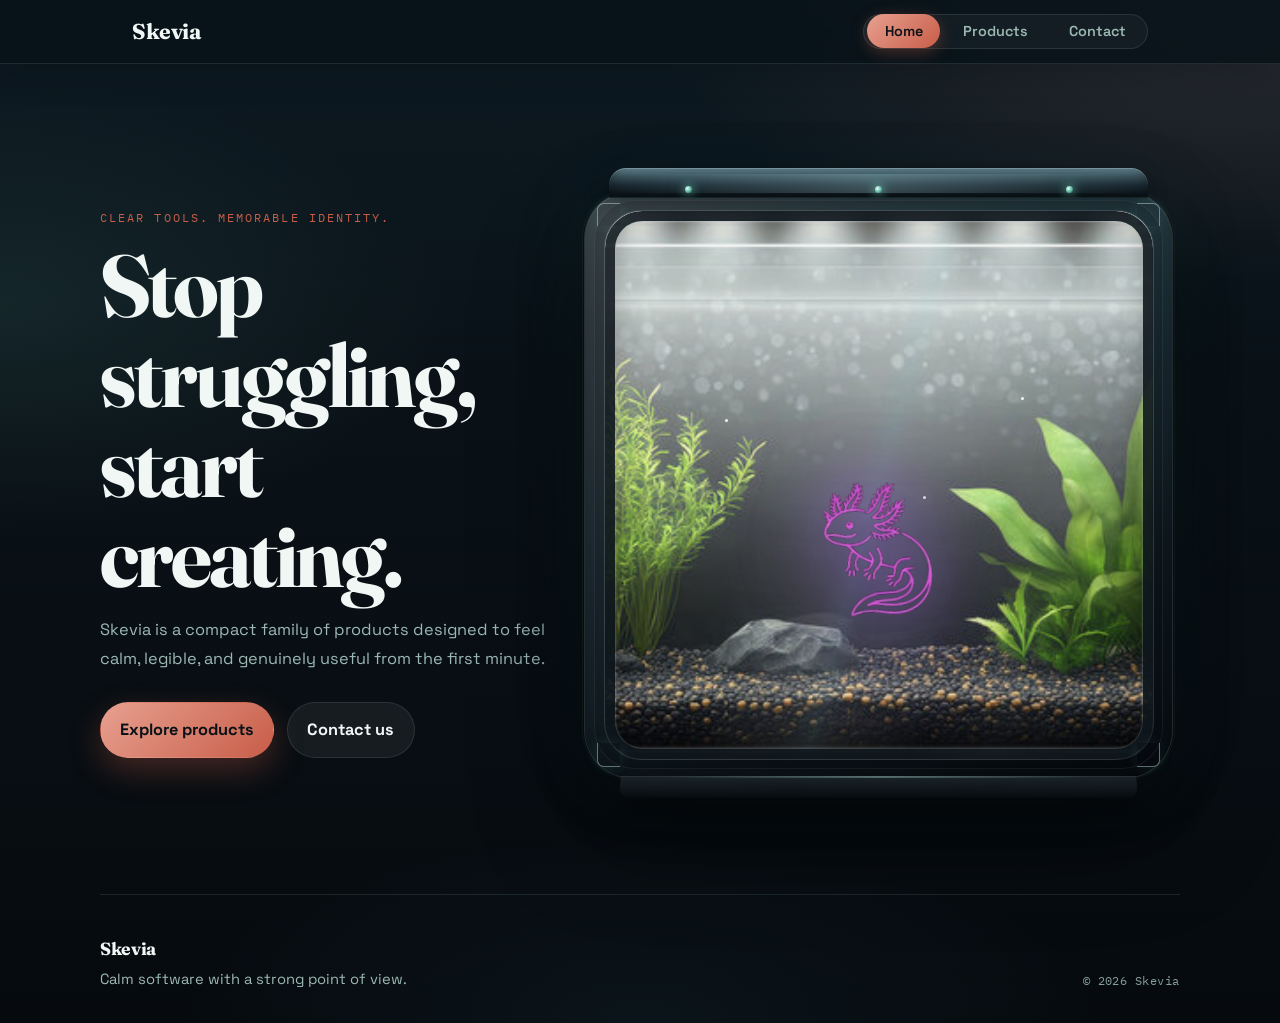
==== index.html @ f4929df5 "removed contact messages" ====
<!DOCTYPE html>
<html lang="en">
  <head>
    <meta charset="UTF-8" />
    <meta name="viewport" content="width=device-width, initial-scale=1.0" />
    <meta
      name="description"
      content="Skevia is building a calm, clear software family with a stronger editorial point of view."
    />
    <meta name="theme-color" content="#0a1620" />
    <title>Skevia | Calm software with a strong point of view</title>
    <link rel="preconnect" href="https://fonts.googleapis.com" />
    <link rel="preconnect" href="https://fonts.gstatic.com" crossorigin />
    <link
      href="https://fonts.googleapis.com/css2?family=Fraunces:opsz,wght@9..144,500;9..144,700&family=IBM+Plex+Mono:wght@400;500;600&family=Space+Grotesk:wght@400;500;700&display=swap"
      rel="stylesheet"
    />
    <link rel="icon" href="company_logo.png" />
    <link rel="stylesheet" href="styles.css" />
  </head>
  <body>
    <nav class="main-nav">
      <div class="nav-container">
        <a href="index.html" class="nav-logo">Skevia</a>
        <ul class="nav-tabs">
          <li><a href="index.html" class="nav-link active">Home</a></li>
          <li><a href="products.html" class="nav-link">Products</a></li>
          <li><a href="contact.html" class="nav-link">Contact</a></li>
        </ul>
      </div>
    </nav>

    <main id="top">
      <section class="hero reveal">
        <div class="hero-copy">
          <p class="eyebrow">Clear tools. Memorable identity.</p>
          <h1>Stop struggling, start creating.</h1>
          <p class="hero-lead">
            Skevia is a compact family of products designed to feel calm,
            legible, and genuinely useful from the first minute.
          </p>

          <div class="hero-actions">
            <a class="button button-primary" href="products.html"
              >Explore products</a
            >
            <a class="button button-secondary" href="contact.html"
              >Contact us</a
            >
          </div>
        </div>

        <div class="hero-mark reveal" aria-hidden="true">
          <div class="tank-showcase">
            <div class="tank-rim">
              <span class="tank-rim-glow"></span>
              <span class="tank-led tank-led--a"></span>
              <span class="tank-led tank-led--b"></span>
              <span class="tank-led tank-led--c"></span>
            </div>
            <div class="tank-bezel">
              <span class="tank-corner tank-corner--tl"></span>
              <span class="tank-corner tank-corner--tr"></span>
              <span class="tank-corner tank-corner--bl"></span>
              <span class="tank-corner tank-corner--br"></span>
              <div class="hero-tank">
                <img
                  class="hero-tank-image"
                  src="Fish Tank.jpg"
                  alt=""
                />
                <div class="tank-caustics-layer"></div>
                <div class="tank-light-sweep"></div>
                <div class="tank-overlay">
                  <span class="tank-bubble bubble-1"></span>
                  <span class="tank-bubble bubble-2"></span>
                  <span class="tank-bubble bubble-3"></span>
                  <span class="tank-bubble bubble-4"></span>
                  <span class="tank-bubble bubble-5"></span>
                  <span class="tank-bubble bubble-6"></span>
                  <span class="tank-micro m1"></span>
                  <span class="tank-micro m2"></span>
                  <span class="tank-micro m3"></span>
                  <span class="tank-micro m4"></span>
                  <span class="tank-micro m5"></span>
                  <span class="tank-sparkle s1"></span>
                  <span class="tank-sparkle s2"></span>
                  <span class="tank-sparkle s3"></span>
                  <span class="plant-sway plant-left"></span>
                  <span class="plant-sway plant-right"></span>
                </div>
                <img
                  class="hero-logo"
                  src="company_logo-cutout.png"
                  alt="Axolotl logo"
                />
              </div>
            </div>
            <div class="tank-pedestal">
              <span class="tank-pedestal-shine"></span>
            </div>
          </div>
        </div>
      </section>
    </main>

    <footer class="site-footer">
      <div class="footer-brand">
        <p class="footer-title">Skevia</p>
        <p>Calm software with a strong point of view.</p>
      </div>
      <p class="footer-copy">&copy; <span data-year></span> Skevia</p>
    </footer>

    <script src="script.js"></script>
  </body>
</html>
---- styles.css ----
:root {
  --bg: #0a1218;
  --surface: rgba(12, 28, 36, 0.72);
  --surface-strong: rgba(10, 26, 34, 0.92);
  --ink: #f0f7f5;
  --muted: #9cb8b2;
  --accent: #e8a090;
  --accent-deep: #c75d48;
  --moss: #6bc4b3;
  --line: rgba(180, 220, 210, 0.12);
  --shadow: 0 24px 64px rgba(2, 8, 12, 0.45);
  --shadow-soft: 0 8px 32px rgba(2, 12, 18, 0.28);
  --display: "Fraunces", serif;
  --body: "Space Grotesk", sans-serif;
  --mono: "IBM Plex Mono", monospace;
  --radius-lg: 1.25rem;
  --radius-md: 0.75rem;
  --max-width: 1080px;
}

*,
*::before,
*::after {
  box-sizing: border-box;
}

html {
  scroll-behavior: smooth;
  scroll-padding-top: 6rem;
}

section[id] {
  scroll-margin-top: 7.5rem;
}

body {
  margin: 0;
  min-height: 100vh;
  padding-top: 5.5rem;
  color: var(--ink);
  font-family: var(--body);
  font-size: 1.02rem;
  line-height: 1.65;
  background:
    radial-gradient(ellipse 90% 50% at 100% 0%, rgba(232, 160, 144, 0.14), transparent 55%),
    radial-gradient(ellipse 70% 45% at 0% 30%, rgba(107, 196, 179, 0.1), transparent 50%),
    radial-gradient(ellipse 80% 40% at 50% 100%, rgba(45, 95, 110, 0.12), transparent 45%),
    linear-gradient(180deg, #0d1a22 0%, var(--bg) 38%, #060a0e 100%);
  overflow-x: hidden;
}

a {
  color: inherit;
  text-decoration: none;
}

/* Navigation */
.main-nav {
  position: fixed;
  top: 0;
  left: 0;
  right: 0;
  background: rgba(8, 18, 24, 0.85);
  backdrop-filter: blur(16px) saturate(1.2);
  border-bottom: 1px solid var(--line);
  box-shadow: var(--shadow-soft);
  z-index: 1000;
  padding: 0.85rem 0;
}

.nav-container {
  max-width: var(--max-width);
  margin: 0 auto;
  padding: 0 clamp(1.25rem, 4vw, 2rem);
  display: flex;
  justify-content: space-between;
  align-items: center;
}

.nav-logo {
  font-family: var(--display);
  font-size: 1.35rem;
  font-weight: 700;
  letter-spacing: -0.02em;
  color: var(--ink);
  transition: color 0.2s ease;
}

.nav-logo:hover {
  color: var(--accent);
}

.nav-tabs {
  display: flex;
  list-style: none;
  margin: 0;
  padding: 0;
  gap: 0.35rem;
  background: rgba(255, 255, 255, 0.04);
  border: 1px solid var(--line);
  border-radius: 999px;
  padding: 0.2rem;
}

.nav-link {
  color: var(--muted);
  font-weight: 600;
  font-size: 0.9rem;
  padding: 0.5rem 1.1rem;
  border-radius: 999px;
  transition:
    color 0.2s ease,
    background 0.2s ease;
  position: relative;
}

.nav-link:hover {
  color: var(--ink);
  background: rgba(255, 255, 255, 0.06);
}

.nav-link.active {
  color: #0a1218;
  background: linear-gradient(135deg, var(--accent), var(--accent-deep));
  box-shadow: 0 4px 16px rgba(199, 93, 72, 0.35);
}

.nav-link.active::after {
  display: none;
}

.hero {
  padding-top: 3rem;
}

img {
  display: block;
  max-width: 100%;
}

button,
input,
textarea,
select {
  font: inherit;
}

:focus-visible {
  outline: 2px solid var(--accent);
  outline-offset: 4px;
}

.hero,
.section,
.site-footer {
  width: min(calc(100% - 2rem), var(--max-width));
  margin-inline: auto;
}

.eyebrow {
  margin: 0 0 0.9rem;
  color: var(--accent-deep);
  font-family: var(--mono);
  font-size: 0.72rem;
  letter-spacing: 0.18em;
  text-transform: uppercase;
}

.button,
.product-card,
.contact-card {
  transition:
    transform 180ms ease,
    border-color 180ms ease,
    background-color 180ms ease,
    box-shadow 180ms ease,
    color 180ms ease;
}

.button {
  display: inline-flex;
  align-items: center;
  justify-content: center;
  min-height: 3rem;
  padding: 0.85rem 1.2rem;
  border-radius: 999px;
  border: 1px solid var(--line);
  font-weight: 700;
}

.button:hover,
.button:focus-visible,
.product-card:hover,
.product-card:focus-within,
.contact-card:hover {
  transform: translateY(-2px);
}

.button-primary {
  color: #0a1218;
  border-color: transparent;
  background: linear-gradient(135deg, var(--accent), var(--accent-deep));
  box-shadow: 0 12px 32px rgba(199, 93, 72, 0.32);
}

.button-secondary {
  background: rgba(255, 255, 255, 0.06);
  color: var(--ink);
  border-color: var(--line);
}

.hero {
  display: grid;
  grid-template-columns: minmax(0, 0.85fr) minmax(360px, 1.15fr);
  gap: 2rem;
  align-items: center;
  padding: 3.2rem 0 2.2rem;
}

.hero-copy h1,
.section-heading h2,
.contact-intro h1 {
  margin: 0;
  font-family: var(--display);
  font-weight: 700;
  line-height: 1.02;
  letter-spacing: -0.035em;
  text-wrap: balance;
}

.hero-copy h1 {
  max-width: 18ch;
  font-size: clamp(3.25rem, 8.5vw, 5.5rem);
}

.hero-lead,
.section-heading p,
.product-card p,
.contact-lead {
  margin: 1rem 0 0;
  color: var(--muted);
  line-height: 1.75;
  max-width: 36rem;
}

.hero-actions {
  display: flex;
  flex-wrap: wrap;
  gap: 0.8rem;
  margin-top: 1.8rem;
}

.product-card,
.contact-card {
  position: relative;
  overflow: hidden;
  border: 1px solid var(--line);
  border-radius: var(--radius-lg);
  box-shadow: var(--shadow-soft);
  backdrop-filter: blur(16px);
}

.hero-mark {
  position: relative;
  display: grid;
  place-items: center;
  min-height: 43rem;
  padding: 1rem 0.5rem;
}

.hero-mark::before {
  content: "";
  position: absolute;
  inset: 10% 10%;
  border-radius: 24%;
  background:
    radial-gradient(circle at 24% 24%, rgba(255, 171, 147, 0.24), transparent 20%),
    radial-gradient(circle at 74% 26%, rgba(122, 209, 191, 0.24), transparent 22%),
    radial-gradient(circle at 50% 74%, rgba(66, 141, 165, 0.2), transparent 30%);
  filter: blur(38px);
  opacity: 0.88;
}

/* Aquarium showcase: bezel, hood, pedestal — reads as one object, not a pasted image */
.tank-showcase {
  position: relative;
  width: min(100%, calc(38rem + 2.4rem));
  margin-inline: auto;
  animation: showcase-float 10s ease-in-out infinite;
}

.tank-rim {
  position: relative;
  z-index: 3;
  height: 1.85rem;
  margin: 0 1.5rem -0.4rem;
  border-radius: 1.05rem 1.05rem 0 0;
  background:
    linear-gradient(
      180deg,
      rgba(120, 168, 178, 0.22) 0%,
      transparent 28%
    ),
    linear-gradient(
      180deg,
      rgba(88, 118, 128, 0.98) 0%,
      rgba(32, 50, 60, 0.99) 55%,
      rgba(12, 20, 26, 1) 100%
    );
  box-shadow:
    inset 0 1px 0 rgba(255, 255, 255, 0.2),
    inset 0 -1px 0 rgba(107, 196, 179, 0.12),
    inset 0 -8px 16px rgba(0, 0, 0, 0.42),
    0 6px 20px rgba(0, 0, 0, 0.32);
  overflow: hidden;
}

.tank-rim-glow {
  position: absolute;
  inset: 0.38rem 0.9rem 0.28rem;
  border-radius: 0.55rem;
  background: linear-gradient(
    92deg,
    transparent 0%,
    rgba(200, 248, 255, 0.22) 48%,
    transparent 100%
  );
  animation: rim-shimmer 6s ease-in-out infinite;
  pointer-events: none;
}

.tank-led {
  position: absolute;
  bottom: 0.32rem;
  width: 0.42rem;
  height: 0.42rem;
  border-radius: 50%;
  background: radial-gradient(
    circle at 35% 35%,
    rgba(255, 255, 255, 0.95),
    rgba(120, 230, 200, 0.85) 45%,
    rgba(40, 120, 100, 0.4) 100%
  );
  box-shadow:
    0 0 10px rgba(130, 240, 210, 0.85),
    0 0 22px rgba(80, 200, 180, 0.35);
  animation: led-pulse 2.8s ease-in-out infinite;
}

.tank-led--a {
  left: 14%;
}

.tank-led--b {
  left: 50%;
  margin-left: -0.21rem;
  animation-delay: 0.45s;
}

.tank-led--c {
  right: 14%;
  animation-delay: 0.9s;
}

.tank-bezel {
  position: relative;
  padding: 1.15rem;
  border-radius: 3rem;
  background:
    linear-gradient(
      125deg,
      rgba(232, 160, 144, 0.1) 0%,
      transparent 42%
    ),
    linear-gradient(
      210deg,
      rgba(107, 196, 179, 0.08) 0%,
      transparent 38%
    ),
    linear-gradient(
      155deg,
      rgba(72, 98, 108, 0.65) 0%,
      rgba(28, 46, 56, 0.94) 42%,
      rgba(8, 14, 20, 0.98) 100%
    );
  box-shadow:
    0 0 0 1px rgba(255, 255, 255, 0.14),
    0 0 0 2px rgba(0, 0, 0, 0.45),
    0 0 0 3px rgba(107, 196, 179, 0.06),
    inset 0 1px 0 rgba(255, 255, 255, 0.16),
    inset 0 -14px 32px rgba(0, 0, 0, 0.32),
    0 52px 110px rgba(0, 0, 0, 0.48),
    0 0 80px rgba(45, 95, 110, 0.12);
}

/* Sits behind .hero-tank so the photo still reads edge-to-edge where it overlaps */
.tank-bezel::after {
  content: "";
  position: absolute;
  inset: 0.55rem;
  border-radius: 2.55rem;
  pointer-events: none;
  box-shadow:
    inset 0 0 0 1px rgba(255, 255, 255, 0.07),
    inset 0 0 56px rgba(0, 0, 0, 0.18);
  z-index: 0;
}

.tank-corner {
  position: absolute;
  width: 1.45rem;
  height: 1.45rem;
  z-index: 13;
  pointer-events: none;
  border-style: solid;
  border-color: rgba(210, 248, 240, 0.42);
  border-width: 0;
  border-radius: 0.42rem;
  box-shadow: 0 0 14px rgba(107, 196, 179, 0.12);
}

.tank-corner--tl {
  top: 0.72rem;
  left: 0.72rem;
  border-top-width: 1.5px;
  border-left-width: 1.5px;
  border-radius: 0.42rem 0 0 0;
}

.tank-corner--tr {
  top: 0.72rem;
  right: 0.72rem;
  border-top-width: 1.5px;
  border-right-width: 1.5px;
  border-radius: 0 0.42rem 0 0;
}

.tank-corner--bl {
  bottom: 0.72rem;
  left: 0.72rem;
  border-bottom-width: 1.5px;
  border-left-width: 1.5px;
  border-radius: 0 0 0 0.42rem;
}

.tank-corner--br {
  bottom: 0.72rem;
  right: 0.72rem;
  border-bottom-width: 1.5px;
  border-right-width: 1.5px;
  border-radius: 0 0 0.42rem 0;
}

.tank-bezel .hero-tank {
  z-index: 1;
  width: 100%;
  max-width: none;
  border-radius: 2.35rem;
}

.tank-pedestal {
  position: relative;
  z-index: 1;
  height: 1.4rem;
  margin: -0.15rem 2.25rem 0;
  border-radius: 0 0 0.65rem 0.65rem;
  background: linear-gradient(
    180deg,
    rgba(26, 36, 42, 0.98),
    rgba(6, 10, 14, 1)
  );
  box-shadow:
    0 12px 28px rgba(0, 0, 0, 0.38),
    inset 0 1px 0 rgba(255, 255, 255, 0.06);
  transform: perspective(320px) rotateX(8deg);
  transform-origin: center top;
}

.tank-pedestal-shine {
  position: absolute;
  left: 8%;
  right: 8%;
  top: 0;
  height: 2px;
  border-radius: 999px;
  background: linear-gradient(
    90deg,
    transparent,
    rgba(180, 230, 220, 0.35),
    transparent
  );
  animation: pedestal-glint 4.5s ease-in-out infinite;
}

.tank-caustics-layer {
  position: absolute;
  inset: 0;
  z-index: 3;
  pointer-events: none;
  border-radius: inherit;
  opacity: 0.35;
  background:
    radial-gradient(ellipse 80% 45% at 30% 20%, rgba(255, 255, 255, 0.2), transparent 55%),
    radial-gradient(ellipse 60% 40% at 70% 35%, rgba(122, 209, 191, 0.12), transparent 50%);
  mix-blend-mode: soft-light;
  animation: hero-caustics-drift 14s ease-in-out infinite;
}

.tank-light-sweep {
  position: absolute;
  inset: -20% -40%;
  z-index: 4;
  pointer-events: none;
  background: linear-gradient(
    105deg,
    transparent 0%,
    transparent 40%,
    rgba(255, 255, 255, 0.07) 48%,
    rgba(200, 250, 255, 0.12) 50%,
    rgba(255, 255, 255, 0.07) 52%,
    transparent 60%,
    transparent 100%
  );
  animation: tank-light-sweep 11s ease-in-out infinite;
}

.tank-micro {
  position: absolute;
  bottom: 12%;
  width: 0.28rem;
  aspect-ratio: 1;
  border-radius: 50%;
  background: rgba(255, 255, 255, 0.55);
  box-shadow: 0 0 6px rgba(255, 255, 255, 0.35);
  z-index: 3;
  animation: micro-bubble-rise 5.5s linear infinite;
  opacity: 0;
}

.tank-micro.m1 { left: 19%; animation-delay: 0s; animation-duration: 5.2s; }
.tank-micro.m2 { left: 33%; animation-delay: 1.1s; animation-duration: 6.1s; }
.tank-micro.m3 { left: 51%; animation-delay: 2.4s; animation-duration: 4.8s; }
.tank-micro.m4 { left: 67%; animation-delay: 0.7s; animation-duration: 5.6s; }
.tank-micro.m5 { left: 79%; animation-delay: 1.9s; animation-duration: 6.4s; }

.tank-sparkle {
  position: absolute;
  width: 0.2rem;
  height: 0.2rem;
  border-radius: 50%;
  background: rgba(255, 255, 255, 0.9);
  z-index: 4;
  animation: sparkle-twinkle 3.2s ease-in-out infinite;
  box-shadow: 0 0 8px rgba(255, 255, 255, 0.5);
}

.tank-sparkle.s1 { left: 22%; top: 38%; animation-delay: 0s; }
.tank-sparkle.s2 { left: 58%; top: 52%; animation-delay: 0.9s; }
.tank-sparkle.s3 { left: 76%; top: 34%; animation-delay: 1.6s; }

.tank-showcase .hero-tank-image {
  clip-path: inset(0);
  transform-origin: 50% 22%;
  animation: tank-kenburns 32s ease-in-out infinite alternate;
}

/* Inner lip: frames the bleed while the photo still extends past the inner crop */
.tank-bezel .hero-tank::before {
  inset: 0;
  border-radius: inherit;
  background: transparent;
  box-shadow:
    inset 0 0 0 10px rgba(10, 18, 24, 0.88),
    inset 0 0 0 11px rgba(130, 185, 175, 0.18),
    inset 0 0 0 12px rgba(232, 160, 144, 0.06),
    inset 0 8px 36px rgba(0, 0, 0, 0.38),
    inset 0 1px 0 rgba(255, 255, 255, 0.08);
  z-index: 6;
}

.tank-showcase .hero-logo {
  z-index: 11;
  filter:
    brightness(1.28)
    saturate(1.55)
    hue-rotate(52deg)
    drop-shadow(0 18px 36px rgba(2, 12, 17, 0.55))
    drop-shadow(0 0 26px rgba(186, 140, 255, 0.75))
    drop-shadow(0 0 52px rgba(120, 70, 220, 0.45));
  animation: axolotl-float 6.8s ease-in-out infinite, logo-glow-pulse 5s ease-in-out infinite;
}

@keyframes showcase-float {
  0%,
  100% {
    transform: translateY(0);
  }

  50% {
    transform: translateY(-10px);
  }
}

@keyframes rim-shimmer {
  0%,
  100% {
    opacity: 0.45;
    transform: translateX(-8%);
  }

  50% {
    opacity: 0.95;
    transform: translateX(8%);
  }
}

@keyframes led-pulse {
  0%,
  100% {
    opacity: 0.55;
    transform: scale(0.92);
  }

  50% {
    opacity: 1;
    transform: scale(1);
  }
}

@keyframes pedestal-glint {
  0%,
  100% {
    opacity: 0.35;
  }

  50% {
    opacity: 0.85;
  }
}

@keyframes hero-caustics-drift {
  0%,
  100% {
    transform: translate3d(-3%, 0, 0) scale(1);
  }

  50% {
    transform: translate3d(4%, -2%, 0) scale(1.03);
  }
}

@keyframes tank-light-sweep {
  0% {
    transform: translateX(-12%) rotate(0.5deg);
    opacity: 0;
  }

  12% {
    opacity: 1;
  }

  55% {
    transform: translateX(12%) rotate(0.5deg);
    opacity: 1;
  }

  70%,
  100% {
    opacity: 0;
    transform: translateX(18%) rotate(0.5deg);
  }
}

@keyframes micro-bubble-rise {
  0% {
    transform: translate3d(0, 0, 0) scale(0.4);
    opacity: 0;
  }

  12% {
    opacity: 0.75;
  }

  100% {
    transform: translate3d(var(--drift, 0.4rem), -14rem, 0) scale(0.9);
    opacity: 0;
  }
}

.tank-micro.m2 { --drift: -0.35rem; }
.tank-micro.m3 { --drift: 0.55rem; }
.tank-micro.m4 { --drift: -0.5rem; }
.tank-micro.m5 { --drift: 0.3rem; }

@keyframes sparkle-twinkle {
  0%,
  100% {
    opacity: 0.15;
    transform: scale(0.6);
  }

  50% {
    opacity: 1;
    transform: scale(1.1);
  }
}

@keyframes tank-kenburns {
  0% {
    transform: scale(1.2) translate(0, 0);
  }

  100% {
    transform: scale(1.3) translate(-1.1%, -0.7%);
  }
}

@keyframes logo-glow-pulse {
  0%,
  100% {
    filter:
      brightness(1.24)
      saturate(1.5)
      hue-rotate(48deg)
      drop-shadow(0 18px 36px rgba(2, 12, 17, 0.55))
      drop-shadow(0 0 24px rgba(196, 150, 255, 0.7))
      drop-shadow(0 0 48px rgba(130, 80, 230, 0.4));
  }

  50% {
    filter:
      brightness(1.38)
      saturate(1.65)
      hue-rotate(58deg)
      drop-shadow(0 20px 40px rgba(2, 12, 17, 0.48))
      drop-shadow(0 0 36px rgba(210, 170, 255, 0.95))
      drop-shadow(0 0 64px rgba(150, 95, 255, 0.55));
  }
}

.hero-tank {
  position: relative;
  isolation: isolate;
  width: min(100%, 38rem);
  aspect-ratio: 1;
  border-radius: 2.8rem;
  border: 1px solid rgba(255, 255, 255, 0.12);
  background: linear-gradient(180deg, rgba(255, 255, 255, 0.03), rgba(255, 255, 255, 0.005));
  box-shadow:
    inset 0 0 0 1px rgba(255, 255, 255, 0.08),
    inset 0 20px 28px rgba(255, 255, 255, 0.03),
    0 30px 76px rgba(0, 0, 0, 0.24);
  overflow: hidden;
}

.hero-tank::before {
  content: "";
  position: absolute;
  inset: 0.6rem;
  border-radius: 2.15rem;
  background: rgba(255, 255, 255, 0.045);
  box-shadow: inset 0 0 0 1px rgba(255, 255, 255, 0.08);
  z-index: 0;
}

.hero-tank::after {
  content: "";
  position: absolute;
  inset: 0;
  border-radius: inherit;
  background:
    linear-gradient(
      108deg,
      rgba(255, 255, 255, 0.12) 0%,
      rgba(255, 255, 255, 0.03) 7%,
      transparent 16%,
      transparent 66%,
      rgba(255, 255, 255, 0.03) 78%,
      transparent 88%
    );
  pointer-events: none;
  mix-blend-mode: screen;
  opacity: 0.45;
  z-index: 8;
}

.hero-tank-image {
  position: absolute;
  top: -8%;
  left: 0;
  width: 100%;
  height: 116%;
  object-fit: cover;
  object-position: center 20%;
  clip-path: inset(6% 0 6% 0);
  display: block;
  z-index: 1;
}

.tank-overlay {
  position: absolute;
  inset: 0;
  pointer-events: none;
  z-index: 2;
}

.tank-bubble {
  position: absolute;
  width: 0.64rem;
  aspect-ratio: 1;
  border-radius: 50%;
  background: rgba(255, 255, 255, 0.8);
  box-shadow: 0 0 14px rgba(255, 255, 255, 0.22);
  opacity: 0.9;
  filter: blur(0.35px);
  animation: bubble-rise var(--bubble-duration, 7.4s) linear infinite;
  animation-delay: var(--bubble-delay, 0s);
}

.tank-bubble::after {
  content: "";
  position: absolute;
  inset: 22%;
  border-radius: 50%;
  background: rgba(255, 255, 255, 0.6);
}

.bubble-1 { left: 12%; bottom: 18%; --bubble-duration: 8.1s; --bubble-delay: 0s; --bubble-drift: 0.9rem; }
.bubble-2 { left: 26%; bottom: 13%; --bubble-duration: 7.1s; --bubble-delay: 1.3s; --bubble-drift: -0.8rem; }
.bubble-3 { left: 42%; bottom: 17%; --bubble-duration: 6.4s; --bubble-delay: 2.1s; --bubble-drift: 0.7rem; }
.bubble-4 { left: 58%; bottom: 15%; --bubble-duration: 8.4s; --bubble-delay: 0.8s; --bubble-drift: -1rem; }
.bubble-5 { left: 72%; bottom: 20%; --bubble-duration: 7.8s; --bubble-delay: 1.7s; --bubble-drift: 1.2rem; }
.bubble-6 { left: 84%; bottom: 14%; --bubble-duration: 6.9s; --bubble-delay: 2.9s; --bubble-drift: -0.9rem; }

@keyframes bubble-rise {
  0% { transform: translate3d(0, 0, 0) scale(0.5); opacity: 0; }
  10% { opacity: 0.9; }
  80% { opacity: 0.9; }
  100% { transform: translate3d(var(--bubble-drift, 0.7rem), -18rem, 0) scale(1); opacity: 0; }
}

.plant-sway {
  position: absolute;
  bottom: 8%;
  width: 20%;
  height: 42%;
  background: radial-gradient(circle at 50% 12%, rgba(255,255,255,0.18), transparent 32%);
  filter: blur(8px);
  mix-blend-mode: screen;
  opacity: 0.24;
  animation: plant-sway 5.4s ease-in-out infinite alternate;
}

.plant-left { left: 6%; }
.plant-right { right: 8%; }

@keyframes plant-sway {
  0% { transform: translateX(0) scaleX(1); }
  50% { transform: translateX(0.35rem) scaleX(1.02); }
  100% { transform: translateX(-0.35rem) scaleX(0.98); }
}

.hero-logo {
  position: absolute;
  z-index: 5;
  left: 50%;
  top: 54%;
  width: clamp(11rem, 18vw, 16rem);
  aspect-ratio: 1;
  object-fit: contain;
  transform: translate(-50%, -50%) rotate(-5deg);
  filter:
    drop-shadow(0 18px 34px rgba(2, 12, 17, 0.46))
    drop-shadow(0 0 30px rgba(255, 142, 114, 0.16));
  animation: axolotl-float 6.8s ease-in-out infinite;
}

.tank-lid {
  position: absolute;
  top: 0.9rem;
  left: 3.2rem;
  right: 3.2rem;
  height: 1.5rem;
  border-radius: 1rem 1rem 0.7rem 0.7rem;
  background: linear-gradient(180deg, rgba(43, 76, 86, 0.98), rgba(18, 34, 43, 0.98));
  box-shadow:
    inset 0 1px 0 rgba(255, 255, 255, 0.08),
    0 10px 18px rgba(0, 0, 0, 0.24);
  z-index: 7;
}

.tank-lid::before {
  content: "";
  position: absolute;
  inset: 0.32rem 1.1rem;
  border-radius: 999px;
  background: repeating-linear-gradient(
    90deg,
    rgba(255, 255, 255, 0.06) 0 8px,
    transparent 8px 16px
  );
  opacity: 0.64;
}

.tank-lid::after {
  content: "";
  position: absolute;
  left: 50%;
  top: 0.34rem;
  width: 5rem;
  height: 0.34rem;
  transform: translateX(-50%);
  border-radius: 999px;
  background: rgba(172, 223, 233, 0.18);
}

.tank-lightbar {
  position: absolute;
  top: 3.35rem;
  left: 3.9rem;
  right: 3.9rem;
  height: 0.76rem;
  border-radius: 999px;
  background: linear-gradient(
    90deg,
    rgba(255, 255, 255, 0.22),
    rgba(229, 250, 252, 0.82),
    rgba(255, 255, 255, 0.22)
  );
  box-shadow:
    0 0 18px rgba(194, 243, 248, 0.24),
    0 0 42px rgba(130, 209, 224, 0.12);
  z-index: 6;
  animation: light-pulse 6s ease-in-out infinite;
}

.tank-water {
  position: absolute;
  inset: 4.7rem 1.2rem 1.2rem;
  border-radius: 1.9rem 1.9rem 2.2rem 2.2rem;
  background:
    linear-gradient(
      180deg,
      rgba(27, 84, 100, 0.82) 0%,
      rgba(13, 45, 55, 0.88) 45%,
      rgba(7, 22, 29, 0.97) 100%
    ),
    url('Fish Tank.jpg') no-repeat center/cover;
  border: 1px solid rgba(188, 238, 235, 0.14);
  box-shadow:
    inset 0 1px 0 rgba(255, 255, 255, 0.08),
    inset 0 -20px 40px rgba(3, 9, 12, 0.28);
  overflow: hidden;
  isolation: isolate;
}

.tank-water::before {
  content: "";
  position: absolute;
  inset: -16%;
  background:
    radial-gradient(circle at 25% 22%, rgba(255, 255, 255, 0.16), transparent 18%),
    radial-gradient(circle at 68% 24%, rgba(122, 209, 191, 0.14), transparent 22%),
    repeating-linear-gradient(
      115deg,
      transparent 0 22px,
      rgba(255, 255, 255, 0.06) 22px 30px,
      transparent 30px 56px
    );
  mix-blend-mode: screen;
  opacity: 0.28;
  animation: tank-caustics 15s linear infinite;
  z-index: 1;
}

.tank-water::after {
  content: "";
  position: absolute;
  inset: 0;
  background:
    linear-gradient(
      106deg,
      rgba(255, 255, 255, 0.18) 0 7%,
      transparent 12% 32%,
      rgba(255, 255, 255, 0.08) 37%,
      transparent 42% 100%
    ),
    linear-gradient(
      180deg,
      rgba(255, 255, 255, 0.12),
      transparent 14%,
      transparent 72%,
      rgba(255, 255, 255, 0.06)
    );
  pointer-events: none;
  z-index: 8;
}

.tank-surface {
  position: absolute;
  top: 2.55rem;
  left: 1.4rem;
  right: 1.4rem;
  height: 0.55rem;
  border-radius: 999px;
  background: linear-gradient(
    90deg,
    rgba(255, 255, 255, 0.18),
    rgba(218, 251, 255, 0.6),
    rgba(255, 255, 255, 0.18)
  );
  box-shadow: 0 0 14px rgba(173, 238, 245, 0.18);
  opacity: 0.92;
  z-index: 6;
  animation: surface-breathe 4.8s ease-in-out infinite;
}

.tank-filter {
  position: absolute;
  top: 1.55rem;
  right: 1.25rem;
  width: 1.6rem;
  height: 12rem;
  border-radius: 1rem;
  background: linear-gradient(180deg, rgba(44, 78, 88, 0.9), rgba(14, 28, 36, 0.95));
  box-shadow:
    inset 0 1px 0 rgba(255, 255, 255, 0.06),
    0 10px 24px rgba(2, 10, 14, 0.22);
  z-index: 4;
}

.tank-filter::before {
  content: "";
  position: absolute;
  top: 1rem;
  right: 1.24rem;
  width: 2.35rem;
  height: 0.5rem;
  border-radius: 999px;
  background: rgba(151, 229, 235, 0.16);
  box-shadow: 0 0 12px rgba(151, 229, 235, 0.12);
}

.tank-filter::after {
  content: "";
  position: absolute;
  bottom: 1.2rem;
  left: 50%;
  width: 0.44rem;
  height: 3.5rem;
  transform: translateX(-50%);
  border-radius: 999px;
  background: linear-gradient(180deg, rgba(61, 111, 122, 0.9), rgba(23, 50, 59, 0.95));
}

.tank-heater {
  position: absolute;
  top: 3rem;
  left: 1.35rem;
  width: 0.8rem;
  height: 10.4rem;
  border-radius: 999px;
  background: linear-gradient(180deg, rgba(84, 104, 114, 0.92), rgba(22, 37, 43, 0.96));
  box-shadow: inset 0 1px 0 rgba(255, 255, 255, 0.08);
  z-index: 4;
}

.tank-heater::before {
  content: "";
  position: absolute;
  top: 0.75rem;
  left: 50%;
  width: 0.28rem;
  height: 1rem;
  transform: translateX(-50%);
  border-radius: 999px;
  background: rgba(255, 118, 88, 0.9);
  box-shadow: 0 0 10px rgba(255, 118, 88, 0.45);
}

.tank-heater::after {
  content: "";
  position: absolute;
  top: -0.55rem;
  left: 50%;
  width: 1.4rem;
  height: 0.4rem;
  transform: translateX(-50%);
  border-radius: 999px;
  background: rgba(191, 235, 240, 0.16);
}

.tank-beam {
  position: absolute;
  top: -8%;
  bottom: 22%;
  width: 18%;
  background: linear-gradient(
    180deg,
    rgba(208, 247, 250, 0.28),
    rgba(120, 203, 221, 0.08) 42%,
    rgba(29, 95, 112, 0) 100%
  );
  transform: skewX(-18deg);
  filter: blur(1px);
  opacity: 0.24;
  z-index: 1;
  animation: beam-drift 10s ease-in-out infinite;
}

.tank-beam-1 {
  left: 7%;
  animation-duration: 11s;
}

.tank-beam-2 {
  left: 32%;
  width: 22%;
  animation-duration: 9.4s;
  animation-delay: 1.2s;
}

.tank-beam-3 {
  right: 10%;
  animation-duration: 12s;
  animation-delay: 0.6s;
}

.tank-particle {
  position: absolute;
  z-index: 2;
  width: 0.4rem;
  aspect-ratio: 1;
  border-radius: 50%;
  background: radial-gradient(
    circle at 35% 35%,
    rgba(240, 255, 255, 0.65),
    rgba(255, 255, 255, 0) 62%
  );
  opacity: 0.55;
  animation: particle-drift 9s ease-in-out infinite;
}

.particle-1 {
  left: 14%;
  top: 18%;
  width: 0.34rem;
  animation-duration: 8.2s;
}

.particle-2 {
  left: 22%;
  top: 48%;
  width: 0.6rem;
  animation-duration: 10.6s;
  animation-delay: 0.8s;
}

.particle-3 {
  left: 68%;
  top: 28%;
  width: 0.44rem;
  animation-duration: 7.8s;
  animation-delay: 1.4s;
}

.particle-4 {
  left: 80%;
  top: 56%;
  width: 0.52rem;
  animation-duration: 9.8s;
  animation-delay: 2.2s;
}

.particle-5 {
  left: 38%;
  top: 22%;
  width: 0.28rem;
  animation-duration: 8.6s;
  animation-delay: 1.1s;
}

.particle-6 {
  left: 56%;
  top: 44%;
  width: 0.36rem;
  animation-duration: 11.2s;
  animation-delay: 2.6s;
}

.hero-logo {
  position: absolute;
  z-index: 5;
  left: 50%;
  top: 27%;
  width: clamp(17rem, 32vw, 24rem);
  aspect-ratio: 1;
  object-fit: contain;
  transform: translateX(-50%) rotate(-5deg);
  filter:
    drop-shadow(0 18px 34px rgba(2, 12, 17, 0.46))
    drop-shadow(0 0 30px rgba(255, 142, 114, 0.16));
  animation: axolotl-float 6.8s ease-in-out infinite;
}

.tank-bubble {
  position: absolute;
  bottom: 5.6rem;
  z-index: 3;
  width: 0.9rem;
  aspect-ratio: 1;
  border-radius: 50%;
  border: 1px solid rgba(212, 245, 255, 0.35);
  background: radial-gradient(circle at 30% 30%, rgba(255, 255, 255, 0.55), rgba(255, 255, 255, 0) 58%);
  box-shadow: inset 0 0 12px rgba(255, 255, 255, 0.08);
  opacity: 0;
  animation: bubble-rise 7s linear infinite;
}

.bubble-1 {
  left: 13%;
  --bubble-drift: 1rem;
  --bubble-rise: 17rem;
  --bubble-start: 0.55;
  --bubble-end: 1.1;
  animation-duration: 7.2s;
}

.bubble-2 {
  left: 24%;
  --bubble-drift: -0.8rem;
  --bubble-rise: 14rem;
  --bubble-start: 0.45;
  --bubble-end: 0.95;
  animation-duration: 6.4s;
  animation-delay: 1.8s;
}

.bubble-3 {
  left: 38%;
  width: 0.72rem;
  --bubble-drift: 0.7rem;
  --bubble-rise: 12rem;
  --bubble-start: 0.42;
  --bubble-end: 0.92;
  animation-duration: 6.2s;
  animation-delay: 0.4s;
}

.bubble-4 {
  left: 68%;
  --bubble-drift: 1rem;
  --bubble-rise: 19rem;
  --bubble-start: 0.6;
  --bubble-end: 1.16;
  animation-duration: 7.8s;
  animation-delay: 0.8s;
}

.bubble-5 {
  left: 77%;
  --bubble-drift: -1.1rem;
  --bubble-rise: 15rem;
  --bubble-start: 0.42;
  --bubble-end: 0.9;
  animation-duration: 6.8s;
  animation-delay: 2.7s;
}

.bubble-6 {
  left: 86%;
  width: 0.7rem;
  --bubble-drift: 0.8rem;
  --bubble-rise: 13rem;
  --bubble-start: 0.38;
  --bubble-end: 0.86;
  animation-duration: 5.8s;
  animation-delay: 1.4s;
}

.tank-plant {
  position: absolute;
  bottom: 5rem;
  z-index: 4;
  width: 5.8rem;
  height: 9rem;
}

.tank-plant-left {
  left: 1.8rem;
}

.tank-plant-mid {
  left: 50%;
  width: 5.1rem;
  height: 7.2rem;
  transform: translateX(-50%);
  opacity: 0.82;
}

.tank-plant-right {
  right: 1.7rem;
  transform: scaleX(-1);
}

.tank-plant span {
  position: absolute;
  bottom: 0;
  width: 0.85rem;
  border-radius: 999px 999px 0 999px;
  background: linear-gradient(180deg, rgba(122, 209, 191, 0.9), rgba(15, 56, 64, 0.2));
  box-shadow: 0 8px 14px rgba(5, 15, 18, 0.16);
  transform-origin: center bottom;
  animation: kelp-sway var(--duration, 5.8s) ease-in-out infinite;
}

.tank-plant span:nth-child(1) {
  left: 0.25rem;
  height: 54%;
  --kelp-start: -14deg;
  --kelp-mid: 8deg;
  --duration: 5.2s;
}

.tank-plant span:nth-child(2) {
  left: 1.55rem;
  height: 100%;
  --kelp-start: -8deg;
  --kelp-mid: 12deg;
  --duration: 6.2s;
  animation-delay: 0.8s;
}

.tank-plant span:nth-child(3) {
  left: 2.9rem;
  height: 72%;
  --kelp-start: -16deg;
  --kelp-mid: 6deg;
  --duration: 4.8s;
  animation-delay: 1.4s;
}

.tank-plant span:nth-child(4) {
  left: 4.1rem;
  height: 88%;
  --kelp-start: -10deg;
  --kelp-mid: 10deg;
  --duration: 5.6s;
  animation-delay: 0.5s;
}

.tank-rock {
  position: absolute;
  bottom: 4.5rem;
  z-index: 3;
  background:
    radial-gradient(circle at 26% 32%, rgba(255, 255, 255, 0.1), transparent 18%),
    linear-gradient(180deg, rgba(111, 128, 136, 0.84), rgba(49, 62, 69, 0.96));
  box-shadow:
    inset 0 10px 16px rgba(255, 255, 255, 0.05),
    0 16px 18px rgba(3, 10, 14, 0.18);
}

.tank-rock::before {
  content: "";
  position: absolute;
  inset: auto 14% 18% 14%;
  height: 24%;
  background:
    radial-gradient(circle at 10% 50%, rgba(255, 255, 255, 0.18) 0 12%, transparent 14%),
    radial-gradient(circle at 38% 42%, rgba(255, 255, 255, 0.12) 0 10%, transparent 12%),
    radial-gradient(circle at 72% 50%, rgba(255, 255, 255, 0.14) 0 12%, transparent 14%);
  opacity: 0.45;
}

.tank-rock-left {
  left: 4.8rem;
  width: 5.5rem;
  height: 3.5rem;
  border-radius: 42% 58% 36% 64% / 52% 45% 55% 48%;
}

.tank-rock-center {
  left: 50%;
  width: 6.3rem;
  height: 4rem;
  border-radius: 44% 56% 42% 58% / 48% 46% 54% 52%;
  transform: translateX(-50%);
}

.tank-rock-right {
  right: 5rem;
  width: 5rem;
  height: 3.2rem;
  border-radius: 56% 44% 58% 42% / 48% 52% 48% 52%;
}

.tank-sand {
  position: absolute;
  left: 0;
  right: 0;
  bottom: 0;
  height: 7.5rem;
  background:
    radial-gradient(circle at 12% 34%, rgba(255, 213, 181, 0.14) 0 5%, transparent 5.6%),
    radial-gradient(circle at 24% 52%, rgba(255, 213, 181, 0.12) 0 4.2%, transparent 4.8%),
    radial-gradient(circle at 44% 28%, rgba(255, 213, 181, 0.14) 0 4.4%, transparent 5%),
    radial-gradient(circle at 62% 50%, rgba(255, 213, 181, 0.12) 0 4.2%, transparent 4.8%),
    radial-gradient(circle at 82% 30%, rgba(255, 213, 181, 0.14) 0 4.8%, transparent 5.4%),
    linear-gradient(180deg, rgba(134, 95, 68, 0.74), rgba(77, 53, 39, 0.96) 42%, rgba(42, 28, 22, 0.98) 100%);
  border-top: 1px solid rgba(255, 220, 196, 0.08);
  border-radius: 42% 42% 0 0 / 24% 24% 0 0;
  z-index: 2;
}

.tank-sand::before {
  content: "";
  position: absolute;
  inset: 0;
  background:
    radial-gradient(circle at 14% 42%, rgba(255, 240, 231, 0.14) 0 1.4%, transparent 1.8%),
    radial-gradient(circle at 21% 62%, rgba(255, 240, 231, 0.1) 0 1.2%, transparent 1.6%),
    radial-gradient(circle at 36% 48%, rgba(255, 240, 231, 0.14) 0 1.3%, transparent 1.7%),
    radial-gradient(circle at 53% 58%, rgba(255, 240, 231, 0.12) 0 1.1%, transparent 1.5%),
    radial-gradient(circle at 74% 44%, rgba(255, 240, 231, 0.16) 0 1.3%, transparent 1.8%),
    radial-gradient(circle at 86% 54%, rgba(255, 240, 231, 0.12) 0 1.1%, transparent 1.5%);
  opacity: 0.68;
}

.tank-sand::after {
  content: "";
  position: absolute;
  left: 0;
  right: 0;
  top: 0;
  height: 1rem;
  background: linear-gradient(180deg, rgba(255, 233, 214, 0.08), transparent);
  opacity: 0.6;
}

.section {
  padding: 2.4rem 0 3rem;
}

.section-heading {
  display: grid;
  gap: 0.35rem;
  margin-bottom: 1.5rem;
}

.section-heading h2 {
  font-size: clamp(2.2rem, 5vw, 3.75rem);
}

.contact-intro h1 {
  font-size: clamp(2.4rem, 5.5vw, 4rem);
}

.product-grid {
  display: grid;
  grid-template-columns: repeat(auto-fit, minmax(260px, 1fr));
  gap: 1.1rem;
}

.product-grid--readable {
  grid-template-columns: 1fr;
  max-width: 48rem;
}

.product-card {
  min-height: 13.5rem;
  padding: 1.35rem;
  background:
    linear-gradient(180deg, rgba(26, 64, 76, 0.88), rgba(12, 33, 40, 0.9)),
    var(--surface);
}

.product-card:nth-child(2) {
  background:
    linear-gradient(180deg, rgba(51, 91, 87, 0.92), rgba(16, 38, 41, 0.9)),
    var(--surface);
}

.product-card:nth-child(3) {
  background:
    linear-gradient(180deg, rgba(35, 52, 79, 0.9), rgba(16, 34, 46, 0.92)),
    var(--surface);
}

.product-card h3 {
  margin: 0;
  font-size: 1.15rem;
  font-weight: 600;
  letter-spacing: -0.02em;
}

.product-card--long {
  min-height: 0;
}

.product-card--long p {
  margin: 0.85rem 0 0;
  font-size: 0.98rem;
  line-height: 1.72;
  color: var(--muted);
}

.product-card--long p:first-of-type {
  margin-top: 1rem;
}

.product-card--long strong {
  color: var(--ink);
  font-weight: 600;
}

.product-subhead {
  margin: 1.35rem 0 0.4rem;
  font-family: var(--mono);
  font-size: 0.72rem;
  font-weight: 600;
  letter-spacing: 0.16em;
  text-transform: uppercase;
  color: var(--accent-deep);
}

.product-tech {
  margin-top: 1.25rem;
  padding-top: 1.1rem;
  border-top: 1px solid var(--line);
  font-size: 0.95rem;
  color: var(--muted);
}

.product-tech strong {
  color: var(--moss);
}

.contact-intro {
  margin-bottom: 2.5rem;
  max-width: 40rem;
}

.contact-lead {
  max-width: 36rem;
}

.contact-cards {
  display: grid;
  grid-template-columns: repeat(2, minmax(0, 1fr));
  gap: 1.25rem;
  max-width: 52rem;
}

.contact-card {
  padding: 1.35rem 1.5rem;
  background: linear-gradient(165deg, rgba(18, 42, 52, 0.85), rgba(8, 22, 28, 0.92));
}

.contact-card-muted {
  background: linear-gradient(165deg, rgba(12, 32, 40, 0.75), rgba(6, 16, 22, 0.88));
}

.contact-card h2 {
  margin: 0 0 0.65rem;
  font-family: var(--display);
  font-size: 1.2rem;
  font-weight: 700;
  letter-spacing: -0.02em;
}

.contact-card p {
  margin: 0;
  color: var(--muted);
  font-size: 0.95rem;
  line-height: 1.65;
}

.contact-email {
  display: inline-block;
  margin-top: 1rem;
  font-family: var(--mono);
  font-size: 0.88rem;
  font-weight: 500;
  color: var(--moss);
  border-bottom: 1px solid rgba(107, 196, 179, 0.35);
  padding-bottom: 0.1rem;
  transition: color 0.2s ease, border-color 0.2s ease;
}

.contact-email:hover {
  color: var(--accent);
  border-color: rgba(232, 160, 144, 0.5);
}

.nexus-shop-content {
  display: grid;
  grid-template-columns: 1fr 1fr;
  gap: 2.5rem;
  align-items: start;
}

.nexus-description {
  background:
    radial-gradient(circle at top left, rgba(122, 209, 191, 0.12), transparent 15rem),
    linear-gradient(135deg, rgba(26, 64, 76, 0.88), rgba(12, 33, 40, 0.9)),
    var(--surface);
  border: 1px solid rgba(189, 231, 224, 0.16);
  border-radius: var(--radius-lg);
  box-shadow: var(--shadow);
  backdrop-filter: blur(16px);
  padding: 1.8rem;
}

.nexus-description p {
  margin: 0 0 1.2rem;
  color: var(--muted);
  line-height: 1.8;
  font-size: 0.95rem;
}

.nexus-description p:last-child {
  margin-bottom: 0;
}

.nexus-features {
  background:
    radial-gradient(circle at bottom right, rgba(255, 142, 114, 0.12), transparent 15rem),
    linear-gradient(135deg, rgba(35, 52, 79, 0.88), rgba(16, 34, 46, 0.92)),
    var(--surface);
  border: 1px solid rgba(189, 231, 224, 0.16);
  border-radius: var(--radius-lg);
  box-shadow: var(--shadow);
  backdrop-filter: blur(16px);
  padding: 1.8rem;
}

.nexus-features h3 {
  margin: 0 0 1.2rem;
  font-family: var(--display);
  font-size: 1.24rem;
  font-weight: 700;
}

.features-list {
  list-style: none;
  margin: 0;
  padding: 0;
  display: flex;
  flex-direction: column;
  gap: 1rem;
}

.features-list li {
  color: var(--muted);
  line-height: 1.7;
  font-size: 0.9rem;
  padding-left: 1.5rem;
  position: relative;
}

.features-list li::before {
  content: "→";
  position: absolute;
  left: 0;
  color: var(--accent);
  font-weight: 700;
}

.features-list strong {
  color: var(--ink);
  font-weight: 600;
}

.site-footer {
  display: flex;
  flex-wrap: wrap;
  align-items: flex-end;
  justify-content: space-between;
  gap: 1rem 1.5rem;
  padding: 2.5rem 0 2rem;
  margin-top: 2rem;
  border-top: 1px solid var(--line);
  color: var(--muted);
  font-size: 0.92rem;
}

.footer-brand p {
  margin: 0.35rem 0 0;
  line-height: 1.55;
}

.footer-brand p:first-child {
  margin-top: 0;
}

.footer-title {
  font-family: var(--display);
  font-weight: 700;
  font-size: 1.1rem;
  color: var(--ink);
  letter-spacing: -0.02em;
}

.footer-copy {
  margin: 0;
  font-family: var(--mono);
  font-size: 0.78rem;
  letter-spacing: 0.04em;
  opacity: 0.85;
}

.reveal {
  opacity: 0;
  transform: translateY(24px);
  transition:
    opacity 650ms ease,
    transform 650ms ease;
}

.reveal.is-visible {
  opacity: 1;
  transform: translateY(0);
}

@keyframes axolotl-float {
  0%,
  100% {
    transform: translateX(-50%) translateY(0) rotate(-5deg);
  }

  50% {
    transform: translateX(-50%) translateY(-14px) rotate(2deg);
  }
}

@keyframes tank-sway {
  0%,
  100% {
    transform: translate(0, 0) scale(1);
  }

  40% {
    transform: translate(0.2rem, -0.15rem) scale(1.005);
  }

  80% {
    transform: translate(-0.2rem, 0.15rem) scale(1.003);
  }
}

@keyframes tank-caustics {
  0% {
    transform: translate3d(-6%, 0, 0) rotate(0deg);
  }

  50% {
    transform: translate3d(6%, -2%, 0) rotate(4deg);
  }

  100% {
    transform: translate3d(-6%, 0, 0) rotate(0deg);
  }
}

@keyframes light-pulse {
  0%,
  100% {
    opacity: 0.88;
    box-shadow:
      0 0 18px rgba(194, 243, 248, 0.24),
      0 0 42px rgba(130, 209, 224, 0.12);
  }

  50% {
    opacity: 1;
    box-shadow:
      0 0 22px rgba(214, 250, 252, 0.32),
      0 0 52px rgba(130, 209, 224, 0.18);
  }
}

@keyframes surface-breathe {
  0%,
  100% {
    transform: scaleX(1) translateY(0);
    opacity: 0.84;
  }

  50% {
    transform: scaleX(1.04) translateY(2px);
    opacity: 1;
  }
}

@keyframes bubble-rise {
  0% {
    transform: translate3d(0, 0, 0) scale(var(--bubble-start));
    opacity: 0;
  }

  16% {
    opacity: 0.65;
  }

  100% {
    transform: translate3d(
        var(--bubble-drift),
        calc(var(--bubble-rise) * -1),
        0
      )
      scale(var(--bubble-end));
    opacity: 0;
  }
}

@keyframes beam-drift {
  0%,
  100% {
    transform: skewX(-18deg) translateX(0);
  }

  50% {
    transform: skewX(-14deg) translateX(8px);
  }
}

@keyframes particle-drift {
  0%,
  100% {
    transform: translate3d(0, 0, 0) scale(1);
    opacity: 0.3;
  }

  50% {
    transform: translate3d(0.5rem, -0.9rem, 0) scale(1.16);
    opacity: 0.72;
  }
}

@keyframes kelp-sway {
  0%,
  100% {
    transform: rotate(var(--kelp-start));
  }

  50% {
    transform: rotate(var(--kelp-mid));
  }
}

@media (max-width: 980px) {
  .hero,
  .product-grid,
  .contact-cards,
  .nexus-shop-content {
    grid-template-columns: 1fr;
  }

  .site-footer {
    flex-direction: column;
    align-items: flex-start;
  }
}

@media (max-width: 640px) {
  .hero {
    padding-top: 2.4rem;
  }

  .hero-copy h1 {
    font-size: clamp(3.3rem, 19vw, 5.4rem);
  }

  .hero-mark {
    min-height: 34rem;
  }

  .hero-tank {
    width: min(100%, 30rem);
  }

  .tank-showcase {
    width: 100%;
  }

  .tank-rim {
    margin-left: 0.85rem;
    margin-right: 0.85rem;
  }

  .tank-pedestal {
    margin-left: 1.15rem;
    margin-right: 1.15rem;
  }

  .tank-bezel {
    padding: 0.5rem;
    border-radius: 2.35rem;
  }

  .tank-bezel .hero-tank {
    border-radius: 1.85rem;
  }

  .tank-lid {
    left: 2.1rem;
    right: 2.1rem;
  }

  .tank-lightbar {
    top: 3.05rem;
    left: 2.6rem;
    right: 2.6rem;
  }

  .tank-water {
    inset: 4.3rem 0.9rem 0.9rem;
  }

  .tank-surface {
    left: 1rem;
    right: 1rem;
  }

  .hero-logo {
    width: min(100%, 20rem);
    top: 28%;
  }

  .tank-plant {
    width: 4.8rem;
    height: 7rem;
    bottom: 4.5rem;
  }

  .tank-plant-left {
    left: 1rem;
  }

  .tank-plant-mid {
    width: 4.2rem;
    height: 5.8rem;
  }

  .tank-plant-right {
    right: 1rem;
  }

  .tank-rock-left {
    left: 3.2rem;
  }

  .tank-rock-right {
    right: 3.5rem;
  }

  .tank-filter {
    height: 9.8rem;
  }

  .tank-heater {
    height: 8.5rem;
  }

  .tank-sand {
    height: 6rem;
  }

  .section {
    padding: 2rem 0 2.6rem;
  }

  .nav-tabs {
    gap: 0.15rem;
    padding: 0.15rem;
  }

  .nav-link {
    padding: 0.45rem 0.75rem;
    font-size: 0.82rem;
  }
}

@media (prefers-reduced-motion: reduce) {
  html {
    scroll-behavior: auto;
  }

  *,
  *::before,
  *::after {
    animation-duration: 0.01ms !important;
    animation-iteration-count: 1 !important;
    transition-duration: 0.01ms !important;
  }

  .tank-showcase .hero-tank-image {
    animation: none !important;
  }

  .tank-showcase .hero-logo {
    animation: none !important;
  }
}
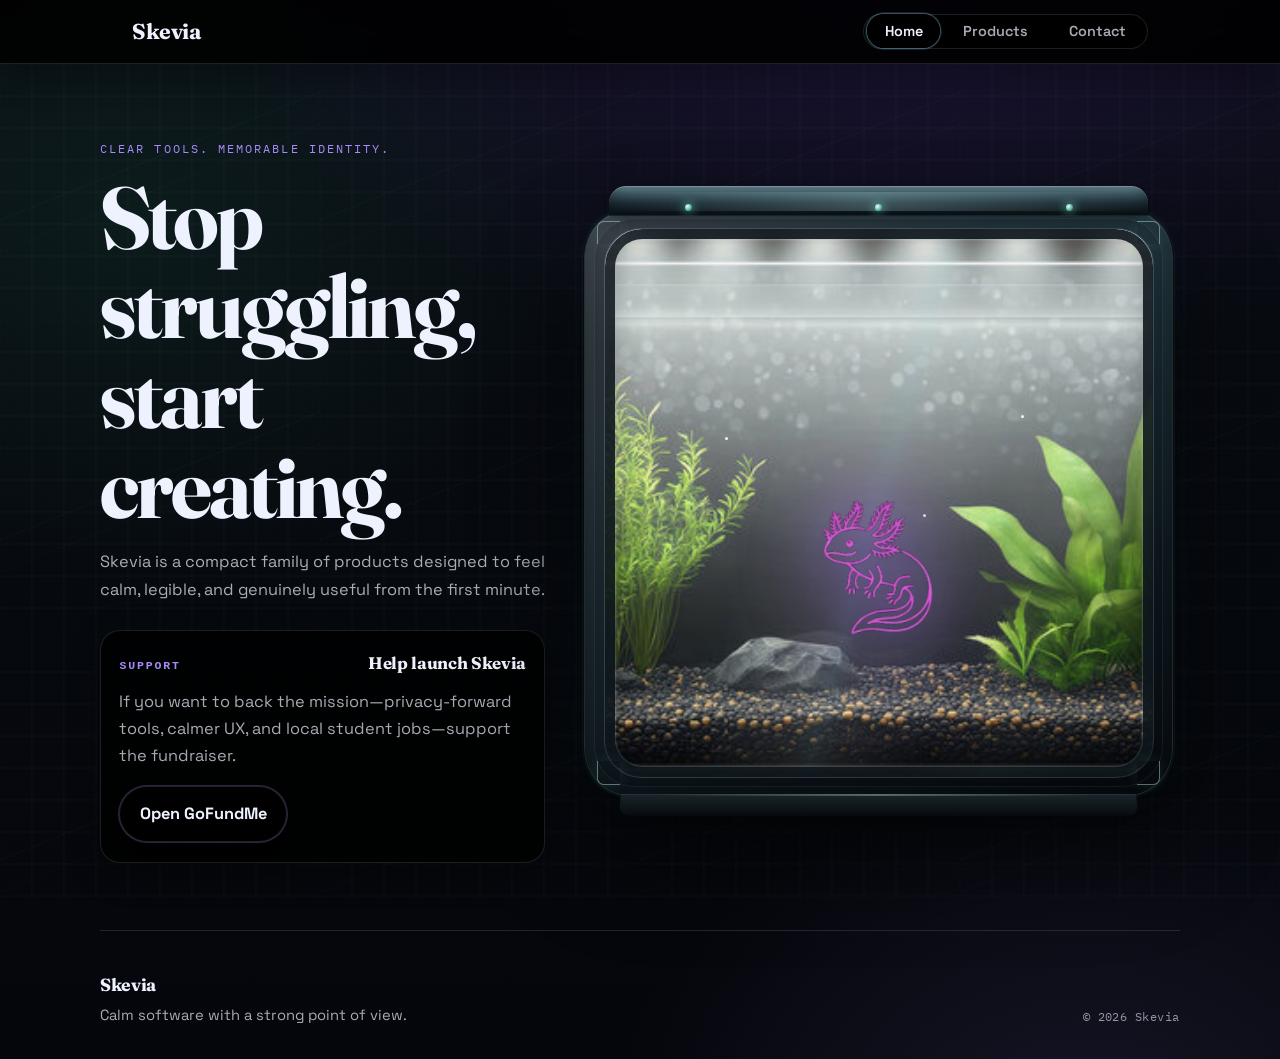
==== commit 9d298444: "changed contacts and added gofundme" ====
--- a/index.html
+++ b/index.html
@@ -7,8 +7,8 @@
       name="description"
       content="Skevia is building a calm, clear software family with a stronger editorial point of view."
     />
-    <meta name="theme-color" content="#0a1620" />
-    <title>Skevia | Calm software with a strong point of view</title>
+    <meta name="theme-color" content="#070a0f" />
+    <title>Skevia | Home</title>
     <link rel="preconnect" href="https://fonts.googleapis.com" />
     <link rel="preconnect" href="https://fonts.gstatic.com" crossorigin />
     <link
@@ -40,14 +40,25 @@
             legible, and genuinely useful from the first minute.
           </p>
 
-          <div class="hero-actions">
-            <a class="button button-primary" href="products.html"
-              >Explore products</a
-            >
-            <a class="button button-secondary" href="contact.html"
-              >Contact us</a
-            >
-          </div>
+          <section class="gofundme-card" aria-label="Support Skevia on GoFundMe">
+            <div class="gofundme-card-top">
+              <p class="gofundme-eyebrow">Support</p>
+              <p class="gofundme-title">Help launch Skevia</p>
+            </div>
+            <p class="gofundme-copy">
+              If you want to back the mission—privacy-forward tools, calmer UX,
+              and local student jobs—support the fundraiser.
+            </p>
+            <div class="gofundme-actions">
+              <a
+                class="button button-primary"
+                href="https://www.gofundme.com/f/support-Skevia"
+                target="_blank"
+                rel="noopener noreferrer"
+                >Open GoFundMe</a
+              >
+            </div>
+          </section>
         </div>
 
         <div class="hero-mark reveal" aria-hidden="true">
--- a/styles.css
+++ b/styles.css
@@ -1,15 +1,15 @@
 :root {
-  --bg: #0a1218;
-  --surface: rgba(12, 28, 36, 0.72);
-  --surface-strong: rgba(10, 26, 34, 0.92);
-  --ink: #f0f7f5;
-  --muted: #9cb8b2;
-  --accent: #e8a090;
-  --accent-deep: #c75d48;
-  --moss: #6bc4b3;
-  --line: rgba(180, 220, 210, 0.12);
-  --shadow: 0 24px 64px rgba(2, 8, 12, 0.45);
-  --shadow-soft: 0 8px 32px rgba(2, 12, 18, 0.28);
+  --bg: #070a0f;
+  --surface: #0b0f17;
+  --surface-strong: #0a0d14;
+  --ink: #eef2ff;
+  --muted: rgba(238, 242, 255, 0.7);
+  --accent: #7c3aed;
+  --accent-deep: #a78bfa;
+  --moss: #34d399;
+  --line: rgba(238, 242, 255, 0.12);
+  --shadow: 0 22px 60px rgba(0, 0, 0, 0.55);
+  --shadow-soft: 0 10px 34px rgba(0, 0, 0, 0.32);
   --display: "Fraunces", serif;
   --body: "Space Grotesk", sans-serif;
   --mono: "IBM Plex Mono", monospace;
@@ -42,11 +42,24 @@
   font-size: 1.02rem;
   line-height: 1.65;
   background:
-    radial-gradient(ellipse 90% 50% at 100% 0%, rgba(232, 160, 144, 0.14), transparent 55%),
-    radial-gradient(ellipse 70% 45% at 0% 30%, rgba(107, 196, 179, 0.1), transparent 50%),
-    radial-gradient(ellipse 80% 40% at 50% 100%, rgba(45, 95, 110, 0.12), transparent 45%),
-    linear-gradient(180deg, #0d1a22 0%, var(--bg) 38%, #060a0e 100%);
+    radial-gradient(1200px 800px at 70% -10%, rgba(124, 58, 237, 0.18), transparent 60%),
+    radial-gradient(900px 700px at 10% 20%, rgba(52, 211, 153, 0.08), transparent 55%),
+    radial-gradient(900px 700px at 85% 110%, rgba(167, 139, 250, 0.12), transparent 55%),
+    linear-gradient(180deg, #0a0d14 0%, var(--bg) 45%, #04060b 100%);
   overflow-x: hidden;
+}
+
+/* Crisp “HD” background detail (vector tile; not blurry gradients). */
+body::before {
+  content: "";
+  position: fixed;
+  inset: 0;
+  pointer-events: none;
+  z-index: -1;
+  opacity: 0.55;
+  background-image: url("data:image/svg+xml,%3Csvg xmlns='http://www.w3.org/2000/svg' width='320' height='320' viewBox='0 0 320 320'%3E%3Cg fill='none'%3E%3Cpath d='M0 32h320M0 64h320M0 96h320M0 128h320M0 160h320M0 192h320M0 224h320M0 256h320M0 288h320' stroke='%23ffffff' stroke-opacity='0.06'/%3E%3Cpath d='M32 0v320M64 0v320M96 0v320M128 0v320M160 0v320M192 0v320M224 0v320M256 0v320M288 0v320' stroke='%23ffffff' stroke-opacity='0.05'/%3E%3Cpath d='M0 0h320v320H0z' stroke='%23a78bfa' stroke-opacity='0.06'/%3E%3Cpath d='M0 220L320 92' stroke='%2334d399' stroke-opacity='0.08'/%3E%3Cpath d='M0 252L320 124' stroke='%23a78bfa' stroke-opacity='0.06'/%3E%3C/g%3E%3C/svg%3E");
+  background-size: 320px 320px;
+  image-rendering: crisp-edges;
 }
 
 a {
@@ -60,8 +73,8 @@
   top: 0;
   left: 0;
   right: 0;
-  background: rgba(8, 18, 24, 0.85);
-  backdrop-filter: blur(16px) saturate(1.2);
+  background: rgba(0, 0, 0, 0.9);
+  backdrop-filter: blur(14px) saturate(1.1);
   border-bottom: 1px solid var(--line);
   box-shadow: var(--shadow-soft);
   z-index: 1000;
@@ -96,7 +109,7 @@
   margin: 0;
   padding: 0;
   gap: 0.35rem;
-  background: rgba(255, 255, 255, 0.04);
+  background: #000000;
   border: 1px solid var(--line);
   border-radius: 999px;
   padding: 0.2rem;
@@ -120,9 +133,11 @@
 }
 
 .nav-link.active {
-  color: #0a1218;
-  background: linear-gradient(135deg, var(--accent), var(--accent-deep));
-  box-shadow: 0 4px 16px rgba(199, 93, 72, 0.35);
+  color: var(--ink);
+  background: #000000;
+  box-shadow:
+    0 0 0 1px rgba(167, 139, 250, 0.35),
+    0 0 0 2px rgba(52, 211, 153, 0.18);
 }
 
 .nav-link.active::after {
@@ -197,14 +212,16 @@
 }
 
 .button-primary {
-  color: #0a1218;
-  border-color: transparent;
-  background: linear-gradient(135deg, var(--accent), var(--accent-deep));
-  box-shadow: 0 12px 32px rgba(199, 93, 72, 0.32);
+  color: var(--ink);
+  border-color: rgba(238, 242, 255, 0.14);
+  background: #000000;
+  box-shadow:
+    0 0 0 1px rgba(167, 139, 250, 0.26),
+    0 12px 32px rgba(0, 0, 0, 0.4);
 }
 
 .button-secondary {
-  background: rgba(255, 255, 255, 0.06);
+  background: #000000;
   color: var(--ink);
   border-color: var(--line);
 }
@@ -248,6 +265,54 @@
   flex-wrap: wrap;
   gap: 0.8rem;
   margin-top: 1.8rem;
+}
+
+.gofundme-card {
+  margin-top: 1.6rem;
+  padding: 1.15rem 1.15rem 1.25rem;
+  border-radius: var(--radius-lg);
+  border: 1px solid var(--line);
+  background: rgba(0, 0, 0, 0.85);
+  box-shadow: var(--shadow-soft);
+}
+
+.gofundme-card-top {
+  display: flex;
+  align-items: baseline;
+  justify-content: space-between;
+  gap: 1rem;
+}
+
+.gofundme-eyebrow {
+  margin: 0;
+  font-family: var(--mono);
+  font-size: 0.72rem;
+  font-weight: 600;
+  letter-spacing: 0.16em;
+  text-transform: uppercase;
+  color: var(--accent-deep);
+}
+
+.gofundme-title {
+  margin: 0;
+  font-family: var(--display);
+  font-size: 1.05rem;
+  font-weight: 700;
+  letter-spacing: -0.02em;
+  color: var(--ink);
+}
+
+.gofundme-copy {
+  margin: 0.75rem 0 0;
+  color: var(--muted);
+  line-height: 1.65;
+}
+
+.gofundme-actions {
+  display: flex;
+  flex-wrap: wrap;
+  gap: 0.7rem;
+  margin-top: 1rem;
 }
 
 .product-card,
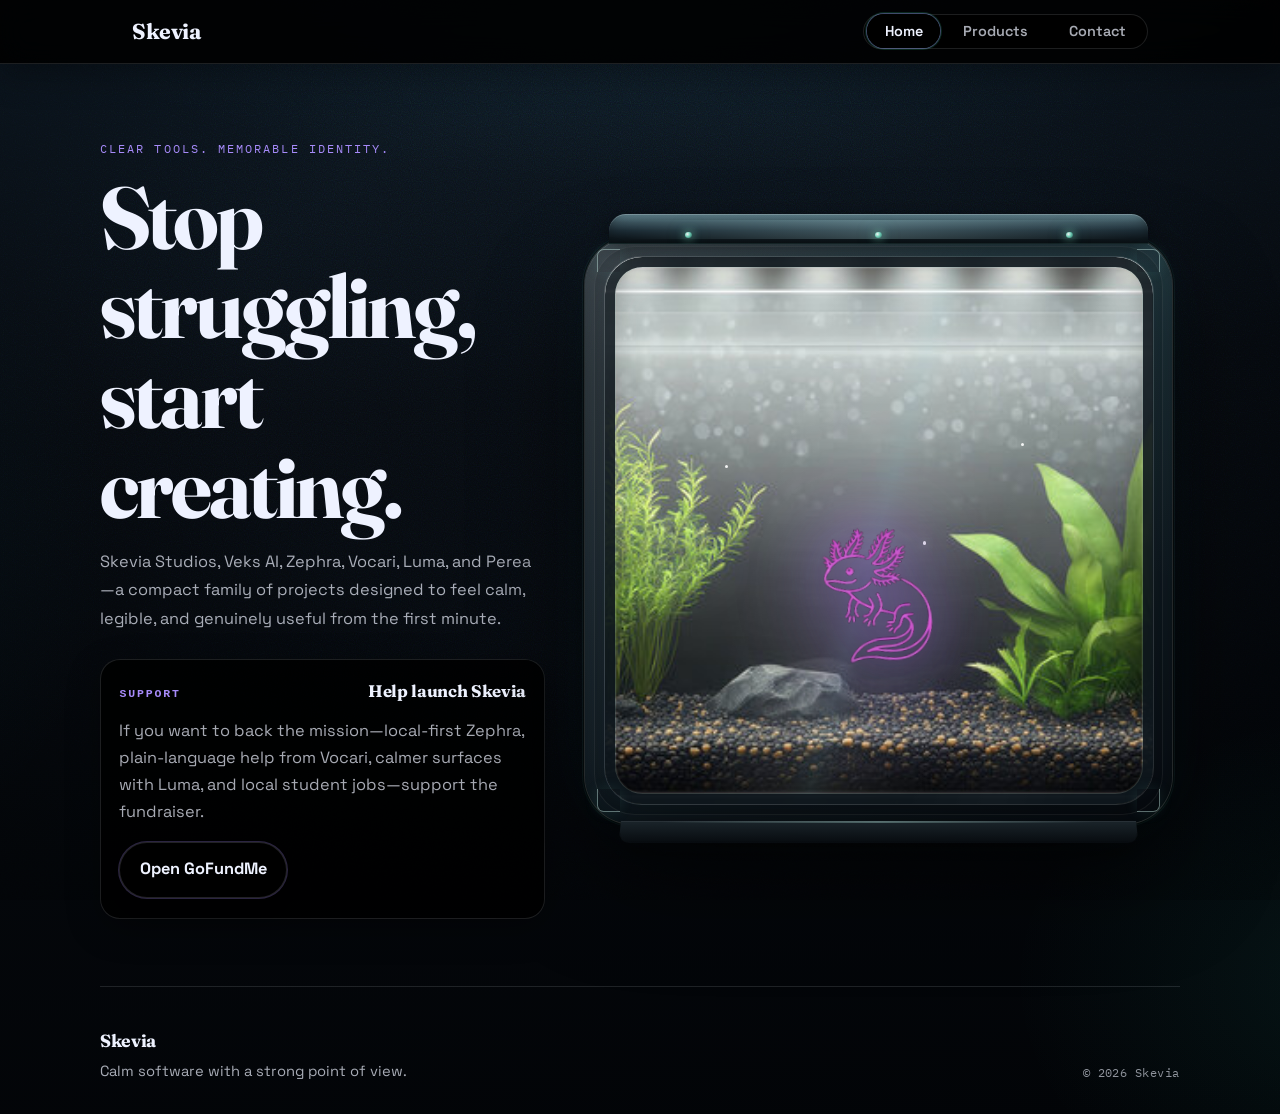
==== commit a2e4b365: "Rebrand products, refresh copy, depth-chart background - Rename Vault/Nexus/BugBuster/Mute to Zephra" ====
--- a/index.html
+++ b/index.html
@@ -5,7 +5,7 @@
     <meta name="viewport" content="width=device-width, initial-scale=1.0" />
     <meta
       name="description"
-      content="Skevia is building a calm, clear software family with a stronger editorial point of view."
+      content="Skevia builds calm software—Studios, Veks AI, Zephra, Vocari, Luma, and Perea—with a clear editorial point of view."
     />
     <meta name="theme-color" content="#070a0f" />
     <title>Skevia | Home</title>
@@ -36,8 +36,9 @@
           <p class="eyebrow">Clear tools. Memorable identity.</p>
           <h1>Stop struggling, start creating.</h1>
           <p class="hero-lead">
-            Skevia is a compact family of products designed to feel calm,
-            legible, and genuinely useful from the first minute.
+            Skevia Studios, Veks AI, Zephra, Vocari, Luma, and Perea—a compact
+            family of projects designed to feel calm, legible, and genuinely
+            useful from the first minute.
           </p>
 
           <section class="gofundme-card" aria-label="Support Skevia on GoFundMe">
@@ -46,8 +47,9 @@
               <p class="gofundme-title">Help launch Skevia</p>
             </div>
             <p class="gofundme-copy">
-              If you want to back the mission—privacy-forward tools, calmer UX,
-              and local student jobs—support the fundraiser.
+              If you want to back the mission—local-first Zephra, plain-language
+              help from Vocari, calmer surfaces with Luma, and local student
+              jobs—support the fundraiser.
             </p>
             <div class="gofundme-actions">
               <a
--- a/styles.css
+++ b/styles.css
@@ -41,25 +41,56 @@
   font-family: var(--body);
   font-size: 1.02rem;
   line-height: 1.65;
-  background:
-    radial-gradient(1200px 800px at 70% -10%, rgba(124, 58, 237, 0.18), transparent 60%),
-    radial-gradient(900px 700px at 10% 20%, rgba(52, 211, 153, 0.08), transparent 55%),
-    radial-gradient(900px 700px at 85% 110%, rgba(167, 139, 250, 0.12), transparent 55%),
-    linear-gradient(180deg, #0a0d14 0%, var(--bg) 45%, #04060b 100%);
+  background-color: #040608;
+  background-image:
+    radial-gradient(ellipse 130% 85% at 50% -30%, rgba(56, 189, 248, 0.12), transparent 55%),
+    radial-gradient(ellipse 50% 42% at 108% 88%, rgba(45, 212, 191, 0.08), transparent 58%),
+    radial-gradient(ellipse 38% 52% at -12% 48%, rgba(14, 116, 144, 0.07), transparent 56%),
+    linear-gradient(176deg, #0d1822 0%, #070b10 36%, #020407 100%);
   overflow-x: hidden;
 }
 
-/* Crisp “HD” background detail (vector tile; not blurry gradients). */
+/* Depth chart + sonar arcs (vector tile), slow parallax drift */
 body::before {
   content: "";
   position: fixed;
   inset: 0;
   pointer-events: none;
   z-index: -1;
+  opacity: 0.92;
+  background-image: url("bg-depth-tile.svg");
+  background-size: 520px 520px;
+  background-repeat: repeat;
+  animation: depth-drift 110s ease-in-out infinite;
+}
+
+/* Analog grain + soft vignette — breaks up flat gradients */
+body::after {
+  content: "";
+  position: fixed;
+  inset: 0;
+  pointer-events: none;
+  z-index: -1;
+  background-image:
+    radial-gradient(ellipse 92% 88% at 50% 42%, transparent 35%, rgba(1, 4, 8, 0.72) 100%),
+    url("bg-noise.svg");
+  background-size:
+    auto,
+    220px 220px;
+  background-repeat: no-repeat, repeat;
+  mix-blend-mode: soft-light;
   opacity: 0.55;
-  background-image: url("data:image/svg+xml,%3Csvg xmlns='http://www.w3.org/2000/svg' width='320' height='320' viewBox='0 0 320 320'%3E%3Cg fill='none'%3E%3Cpath d='M0 32h320M0 64h320M0 96h320M0 128h320M0 160h320M0 192h320M0 224h320M0 256h320M0 288h320' stroke='%23ffffff' stroke-opacity='0.06'/%3E%3Cpath d='M32 0v320M64 0v320M96 0v320M128 0v320M160 0v320M192 0v320M224 0v320M256 0v320M288 0v320' stroke='%23ffffff' stroke-opacity='0.05'/%3E%3Cpath d='M0 0h320v320H0z' stroke='%23a78bfa' stroke-opacity='0.06'/%3E%3Cpath d='M0 220L320 92' stroke='%2334d399' stroke-opacity='0.08'/%3E%3Cpath d='M0 252L320 124' stroke='%23a78bfa' stroke-opacity='0.06'/%3E%3C/g%3E%3C/svg%3E");
-  background-size: 320px 320px;
-  image-rendering: crisp-edges;
+}
+
+@keyframes depth-drift {
+  0%,
+  100% {
+    background-position: 0 0;
+  }
+
+  50% {
+    background-position: 56px 44px;
+  }
 }
 
 a {
@@ -1658,85 +1689,6 @@
   border-color: rgba(232, 160, 144, 0.5);
 }
 
-.nexus-shop-content {
-  display: grid;
-  grid-template-columns: 1fr 1fr;
-  gap: 2.5rem;
-  align-items: start;
-}
-
-.nexus-description {
-  background:
-    radial-gradient(circle at top left, rgba(122, 209, 191, 0.12), transparent 15rem),
-    linear-gradient(135deg, rgba(26, 64, 76, 0.88), rgba(12, 33, 40, 0.9)),
-    var(--surface);
-  border: 1px solid rgba(189, 231, 224, 0.16);
-  border-radius: var(--radius-lg);
-  box-shadow: var(--shadow);
-  backdrop-filter: blur(16px);
-  padding: 1.8rem;
-}
-
-.nexus-description p {
-  margin: 0 0 1.2rem;
-  color: var(--muted);
-  line-height: 1.8;
-  font-size: 0.95rem;
-}
-
-.nexus-description p:last-child {
-  margin-bottom: 0;
-}
-
-.nexus-features {
-  background:
-    radial-gradient(circle at bottom right, rgba(255, 142, 114, 0.12), transparent 15rem),
-    linear-gradient(135deg, rgba(35, 52, 79, 0.88), rgba(16, 34, 46, 0.92)),
-    var(--surface);
-  border: 1px solid rgba(189, 231, 224, 0.16);
-  border-radius: var(--radius-lg);
-  box-shadow: var(--shadow);
-  backdrop-filter: blur(16px);
-  padding: 1.8rem;
-}
-
-.nexus-features h3 {
-  margin: 0 0 1.2rem;
-  font-family: var(--display);
-  font-size: 1.24rem;
-  font-weight: 700;
-}
-
-.features-list {
-  list-style: none;
-  margin: 0;
-  padding: 0;
-  display: flex;
-  flex-direction: column;
-  gap: 1rem;
-}
-
-.features-list li {
-  color: var(--muted);
-  line-height: 1.7;
-  font-size: 0.9rem;
-  padding-left: 1.5rem;
-  position: relative;
-}
-
-.features-list li::before {
-  content: "→";
-  position: absolute;
-  left: 0;
-  color: var(--accent);
-  font-weight: 700;
-}
-
-.features-list strong {
-  color: var(--ink);
-  font-weight: 600;
-}
-
 .site-footer {
   display: flex;
   flex-wrap: wrap;
@@ -1917,8 +1869,7 @@
 @media (max-width: 980px) {
   .hero,
   .product-grid,
-  .contact-cards,
-  .nexus-shop-content {
+  .contact-cards {
     grid-template-columns: 1fr;
   }
 
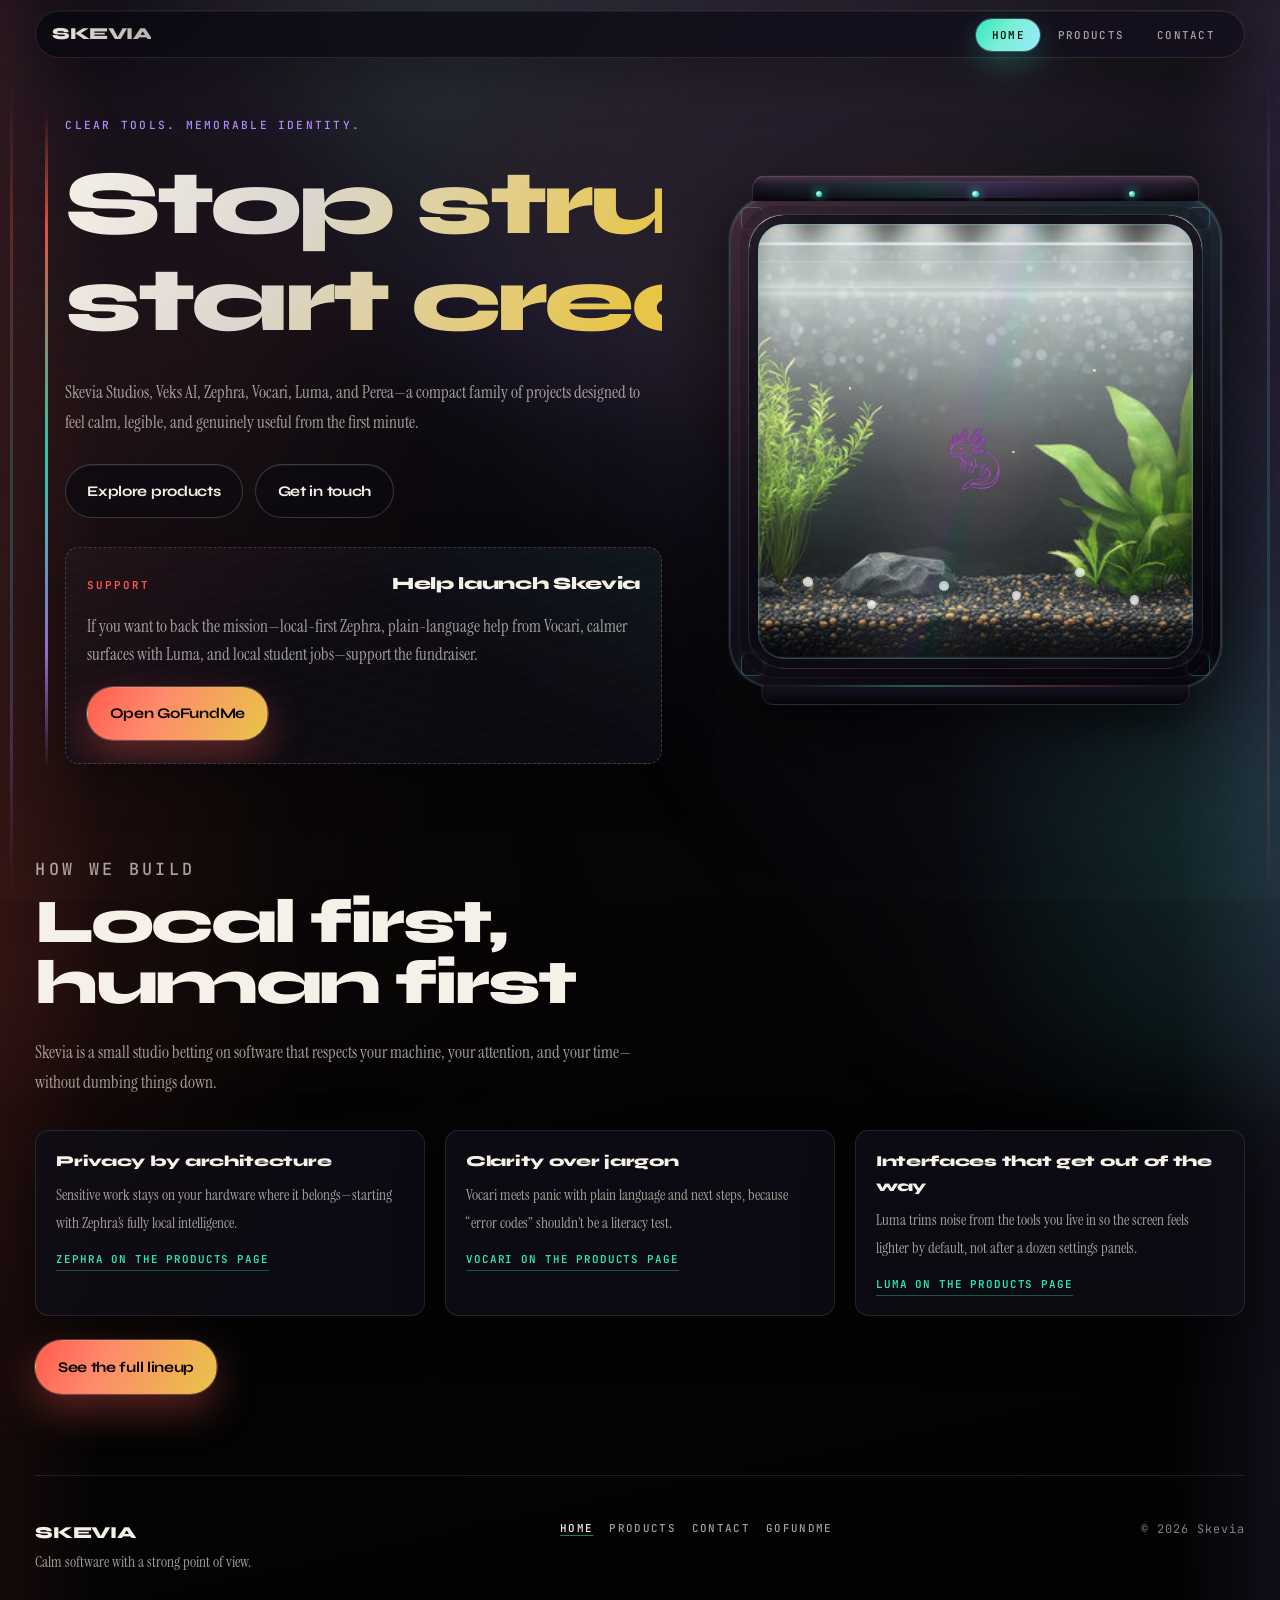
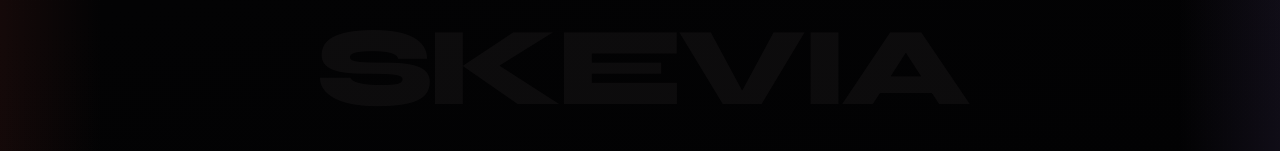
==== commit 1ba3796e: "update" ====
--- a/index.html
+++ b/index.html
@@ -7,41 +7,75 @@
       name="description"
       content="Skevia builds calm software—Studios, Veks AI, Zephra, Vocari, Luma, and Perea—with a clear editorial point of view."
     />
-    <meta name="theme-color" content="#070a0f" />
+    <meta
+      name="robots"
+      content="index,follow,max-snippet:-1,max-image-preview:large,max-video-preview:-1"
+    />
+    <link rel="canonical" href="https://skevia.net/" />
+    <meta property="og:type" content="website" />
+    <meta property="og:site_name" content="Skevia" />
+    <meta property="og:title" content="Skevia | Calm software with a strong point of view" />
+    <meta
+      property="og:description"
+      content="Explore Skevia Studios, Veks AI, Zephra, Vocari, Luma, and Perea."
+    />
+    <meta property="og:url" content="https://skevia.net/" />
+    <meta property="og:image" content="https://skevia.net/company_logo.png" />
+    <meta name="twitter:card" content="summary" />
+    <meta name="twitter:title" content="Skevia | Calm software with a strong point of view" />
+    <meta
+      name="twitter:description"
+      content="Explore Skevia Studios, Veks AI, Zephra, Vocari, Luma, and Perea."
+    />
+    <meta name="twitter:image" content="https://skevia.net/company_logo.png" />
+    <meta name="theme-color" content="#0c0a10" />
     <title>Skevia | Home</title>
     <link rel="preconnect" href="https://fonts.googleapis.com" />
     <link rel="preconnect" href="https://fonts.gstatic.com" crossorigin />
     <link
-      href="https://fonts.googleapis.com/css2?family=Fraunces:opsz,wght@9..144,500;9..144,700&family=IBM+Plex+Mono:wght@400;500;600&family=Space+Grotesk:wght@400;500;700&display=swap"
+      href="https://fonts.googleapis.com/css2?family=Instrument+Serif&family=JetBrains+Mono:wght@400;500;600&family=Syne:wght@600;700;800&display=swap"
       rel="stylesheet"
     />
-    <link rel="icon" href="company_logo.png" />
+    <link rel="icon" href="favicon.svg" type="image/svg+xml" />
+    <link rel="alternate icon" href="company_logo.png" type="image/png" />
+    <link rel="apple-touch-icon" href="company_logo.png" />
     <link rel="stylesheet" href="styles.css" />
   </head>
   <body>
-    <nav class="main-nav">
+    <a class="skip-link" href="#main-content">Skip to content</a>
+    <nav class="main-nav" data-nav aria-label="Primary">
       <div class="nav-container">
         <a href="index.html" class="nav-logo">Skevia</a>
         <ul class="nav-tabs">
-          <li><a href="index.html" class="nav-link active">Home</a></li>
+          <li>
+            <a href="index.html" class="nav-link" aria-current="page">Home</a>
+          </li>
           <li><a href="products.html" class="nav-link">Products</a></li>
           <li><a href="contact.html" class="nav-link">Contact</a></li>
         </ul>
       </div>
     </nav>
 
-    <main id="top">
+    <main id="main-content" tabindex="-1">
       <section class="hero reveal">
         <div class="hero-copy">
           <p class="eyebrow">Clear tools. Memorable identity.</p>
-          <h1>Stop struggling, start creating.</h1>
+          <h1>
+            <span class="hero-title-line">Stop struggling,</span>
+            <span class="hero-title-line">start creating.</span>
+          </h1>
           <p class="hero-lead">
             Skevia Studios, Veks AI, Zephra, Vocari, Luma, and Perea—a compact
             family of projects designed to feel calm, legible, and genuinely
             useful from the first minute.
           </p>
 
-          <section class="gofundme-card" aria-label="Support Skevia on GoFundMe">
+          <div class="hero-actions">
+            <a href="products.html" class="button button-secondary">Explore products</a>
+            <a href="contact.html" class="button button-secondary">Get in touch</a>
+          </div>
+
+          <aside class="gofundme-card" aria-label="Support Skevia on GoFundMe">
             <div class="gofundme-card-top">
               <p class="gofundme-eyebrow">Support</p>
               <p class="gofundme-title">Help launch Skevia</p>
@@ -57,10 +91,11 @@
                 href="https://www.gofundme.com/f/support-Skevia"
                 target="_blank"
                 rel="noopener noreferrer"
+                aria-label="Open Skevia fundraiser on GoFundMe (opens in new tab)"
                 >Open GoFundMe</a
               >
             </div>
-          </section>
+          </aside>
         </div>
 
         <div class="hero-mark reveal" aria-hidden="true">
@@ -79,8 +114,10 @@
               <div class="hero-tank">
                 <img
                   class="hero-tank-image"
-                  src="Fish Tank.jpg"
+                  src="Fish%20Tank.jpg"
                   alt=""
+                  decoding="async"
+                  fetchpriority="high"
                 />
                 <div class="tank-caustics-layer"></div>
                 <div class="tank-light-sweep"></div>
@@ -105,7 +142,8 @@
                 <img
                   class="hero-logo"
                   src="company_logo-cutout.png"
-                  alt="Axolotl logo"
+                  alt=""
+                  decoding="async"
                 />
               </div>
             </div>
@@ -114,6 +152,46 @@
             </div>
           </div>
         </div>
+      </section>
+
+      <section class="section section--tight reveal" aria-labelledby="values-heading">
+        <div class="section-heading">
+          <p class="eyebrow">How we build</p>
+          <h2 id="values-heading">Local first, human first</h2>
+          <p>
+            Skevia is a small studio betting on software that respects your
+            machine, your attention, and your time—without dumbing things down.
+          </p>
+        </div>
+        <ul class="value-grid">
+          <li class="value-item">
+            <strong>Privacy by architecture</strong>
+            <span
+              >Sensitive work stays on your hardware where it belongs—starting
+              with Zephra’s fully local intelligence.</span
+            >
+            <a href="products.html#product-zephra" class="value-item-link">Zephra on the products page</a>
+          </li>
+          <li class="value-item">
+            <strong>Clarity over jargon</strong>
+            <span
+              >Vocari meets panic with plain language and next steps, because
+              “error codes” shouldn’t be a literacy test.</span
+            >
+            <a href="products.html#product-vocari" class="value-item-link">Vocari on the products page</a>
+          </li>
+          <li class="value-item">
+            <strong>Interfaces that get out of the way</strong>
+            <span
+              >Luma trims noise from the tools you live in so the screen feels
+              lighter by default, not after a dozen settings panels.</span
+            >
+            <a href="products.html#product-luma" class="value-item-link">Luma on the products page</a>
+          </li>
+        </ul>
+        <p class="section-cta">
+          <a href="products.html" class="button button-primary">See the full lineup</a>
+        </p>
       </section>
     </main>
 
@@ -122,8 +200,37 @@
         <p class="footer-title">Skevia</p>
         <p>Calm software with a strong point of view.</p>
       </div>
-      <p class="footer-copy">&copy; <span data-year></span> Skevia</p>
+      <ul class="footer-nav" aria-label="Site">
+        <li><a href="index.html" aria-current="page">Home</a></li>
+        <li><a href="products.html">Products</a></li>
+        <li><a href="contact.html">Contact</a></li>
+        <li>
+          <a
+            href="https://www.gofundme.com/f/support-Skevia"
+            target="_blank"
+            rel="noopener noreferrer"
+            aria-label="Skevia on GoFundMe (opens in new tab)"
+            >GoFundMe</a
+          >
+        </li>
+      </ul>
+      <div class="footer-meta">
+        <p class="footer-copy">&copy; <span data-year></span> Skevia</p>
+      </div>
     </footer>
+
+    <script type="application/ld+json">
+      {
+        "@context": "https://schema.org",
+        "@type": "Organization",
+        "name": "Skevia",
+        "url": "https://skevia.net/",
+        "logo": "https://skevia.net/company_logo.png",
+        "email": "SkeviaSoftware@gmail.com",
+        "description": "Skevia builds calm software including Studios, Veks AI, Zephra, Vocari, Luma, and Perea.",
+        "sameAs": ["https://www.gofundme.com/f/support-Skevia"]
+      }
+    </script>
 
     <script src="script.js"></script>
   </body>
--- a/styles.css
+++ b/styles.css
@@ -1,21 +1,44 @@
+/* Skevia — Chromatic Almanac (redesign) */
+
+@property --aurora-a {
+  syntax: "<angle>";
+  inherits: false;
+  initial-value: 232deg;
+}
+
+@property --aurora-b {
+  syntax: "<angle>";
+  inherits: false;
+  initial-value: 308deg;
+}
+
 :root {
-  --bg: #070a0f;
-  --surface: #0b0f17;
-  --surface-strong: #0a0d14;
-  --ink: #eef2ff;
-  --muted: rgba(238, 242, 255, 0.7);
-  --accent: #7c3aed;
-  --accent-deep: #a78bfa;
-  --moss: #34d399;
-  --line: rgba(238, 242, 255, 0.12);
-  --shadow: 0 22px 60px rgba(0, 0, 0, 0.55);
-  --shadow-soft: 0 10px 34px rgba(0, 0, 0, 0.32);
-  --display: "Fraunces", serif;
-  --body: "Space Grotesk", sans-serif;
-  --mono: "IBM Plex Mono", monospace;
-  --radius-lg: 1.25rem;
-  --radius-md: 0.75rem;
-  --max-width: 1080px;
+  --void: #050506;
+  --surface: rgba(16, 14, 22, 0.78);
+  --surface-2: rgba(22, 18, 32, 0.55);
+  --ink: #f6f1e8;
+  --ink-dim: rgba(246, 241, 232, 0.66);
+  --coral: #ff5c4d;
+  --mint: #2ee6be;
+  --violet: #b38cff;
+  --gold: #e8c547;
+  --line: rgba(246, 241, 232, 0.11);
+  --line-strong: rgba(246, 241, 232, 0.2);
+  --glow-coral: rgba(255, 92, 77, 0.35);
+  --glow-mint: rgba(46, 230, 190, 0.28);
+  --shadow: 0 28px 80px rgba(0, 0, 0, 0.55);
+  --shadow-soft: 0 16px 48px rgba(0, 0, 0, 0.35);
+  --display: "Syne", system-ui, sans-serif;
+  --serif: "Instrument Serif", Georgia, serif;
+  --mono: "JetBrains Mono", ui-monospace, monospace;
+  --radius-lg: 1.35rem;
+  --radius-md: 0.85rem;
+  --layout-gutter: clamp(0.75rem, 2.75vw, 3.5rem);
+  --shell-width: calc(100% - 2 * var(--layout-gutter));
+  --text-column-max: 40rem;
+  --prose-max: 40rem;
+  --hero-copy-pad-inline: clamp(1rem, 2.4vw, 1.85rem);
+  --nav-h: 4.25rem;
 }
 
 *,
@@ -26,70 +49,133 @@
 
 html {
   scroll-behavior: smooth;
-  scroll-padding-top: 6rem;
+  scroll-padding-top: calc(var(--nav-h) + 1rem);
 }
 
 section[id] {
-  scroll-margin-top: 7.5rem;
+  scroll-margin-top: calc(var(--nav-h) + 2rem);
+}
+
+[id^="product-"] {
+  scroll-margin-top: calc(var(--nav-h) + 1.5rem);
+}
+
+/* Soft chromatic rails in the viewport margins (behind page content) */
+main::before,
+main::after {
+  content: "";
+  position: fixed;
+  top: calc(var(--nav-h) + 0.5rem);
+  bottom: 0;
+  width: 3px;
+  border-radius: 999px;
+  pointer-events: none;
+  z-index: 0;
+  opacity: 0.45;
+}
+
+main::before {
+  left: max(0.25rem, calc(var(--layout-gutter) * 0.28));
+  background: linear-gradient(
+    180deg,
+    transparent 0%,
+    rgba(255, 92, 77, 0.55) 18%,
+    rgba(46, 230, 190, 0.5) 52%,
+    rgba(179, 140, 255, 0.45) 82%,
+    transparent 100%
+  );
+  box-shadow: 0 0 28px rgba(46, 230, 190, 0.12);
+}
+
+main::after {
+  right: max(0.25rem, calc(var(--layout-gutter) * 0.28));
+  background: linear-gradient(
+    180deg,
+    transparent 0%,
+    rgba(179, 140, 255, 0.5) 22%,
+    rgba(46, 230, 190, 0.45) 58%,
+    rgba(255, 92, 77, 0.35) 88%,
+    transparent 100%
+  );
+  box-shadow: 0 0 28px rgba(179, 140, 255, 0.1);
 }
 
 body {
   margin: 0;
   min-height: 100vh;
-  padding-top: 5.5rem;
+  padding-top: var(--nav-h);
   color: var(--ink);
-  font-family: var(--body);
-  font-size: 1.02rem;
+  font-family: var(--serif);
+  font-size: 1.06rem;
   line-height: 1.65;
-  background-color: #040608;
+  background-color: var(--void);
   background-image:
-    radial-gradient(ellipse 130% 85% at 50% -30%, rgba(56, 189, 248, 0.12), transparent 55%),
-    radial-gradient(ellipse 50% 42% at 108% 88%, rgba(45, 212, 191, 0.08), transparent 58%),
-    radial-gradient(ellipse 38% 52% at -12% 48%, rgba(14, 116, 144, 0.07), transparent 56%),
-    linear-gradient(176deg, #0d1822 0%, #070b10 36%, #020407 100%);
+    linear-gradient(
+      90deg,
+      rgba(255, 92, 77, 0.07) 0%,
+      transparent 8%,
+      transparent 92%,
+      rgba(179, 140, 255, 0.08) 100%
+    ),
+    radial-gradient(ellipse 85% 70% at 50% -15%, rgba(179, 140, 255, 0.16), transparent 58%),
+    radial-gradient(ellipse 55% 50% at 100% 45%, rgba(46, 230, 190, 0.1), transparent 48%),
+    radial-gradient(ellipse 50% 55% at 0% 55%, rgba(255, 92, 77, 0.09), transparent 50%),
+    linear-gradient(168deg, #12101a 0%, var(--void) 42%, #020203 100%);
   overflow-x: hidden;
 }
 
-/* Depth chart + sonar arcs (vector tile), slow parallax drift */
 body::before {
   content: "";
   position: fixed;
-  inset: 0;
+  inset: -20%;
   pointer-events: none;
-  z-index: -1;
-  opacity: 0.92;
-  background-image: url("bg-depth-tile.svg");
-  background-size: 520px 520px;
-  background-repeat: repeat;
-  animation: depth-drift 110s ease-in-out infinite;
-}
-
-/* Analog grain + soft vignette — breaks up flat gradients */
+  z-index: -2;
+  background:
+    conic-gradient(
+      from var(--aurora-a) at 35% 35%,
+      rgba(255, 92, 77, 0.09),
+      transparent 28%,
+      rgba(46, 230, 190, 0.07),
+      transparent 52%,
+      rgba(179, 140, 255, 0.1),
+      transparent 78%,
+      rgba(255, 92, 77, 0.06)
+    ),
+    conic-gradient(
+      from var(--aurora-b) at 70% 65%,
+      rgba(232, 197, 71, 0.05),
+      transparent 35%,
+      rgba(46, 230, 190, 0.06),
+      transparent 70%
+    );
+  filter: blur(52px) saturate(1.15);
+  opacity: 0.85;
+  animation: aurora-rotate 28s ease-in-out infinite alternate;
+}
+
 body::after {
   content: "";
   position: fixed;
   inset: 0;
   pointer-events: none;
   z-index: -1;
-  background-image:
-    radial-gradient(ellipse 92% 88% at 50% 42%, transparent 35%, rgba(1, 4, 8, 0.72) 100%),
-    url("bg-noise.svg");
-  background-size:
-    auto,
-    220px 220px;
-  background-repeat: no-repeat, repeat;
-  mix-blend-mode: soft-light;
-  opacity: 0.55;
-}
-
-@keyframes depth-drift {
-  0%,
+  opacity: 0.42;
+  background-image: url("bg-noise.svg");
+  background-size: 240px 240px;
+  mix-blend-mode: overlay;
+}
+
+@keyframes aurora-rotate {
+  0% {
+    --aurora-a: 220deg;
+    --aurora-b: 295deg;
+    transform: scale(1) translate3d(0, 0, 0);
+  }
+
   100% {
-    background-position: 0 0;
-  }
-
-  50% {
-    background-position: 56px 44px;
+    --aurora-a: 300deg;
+    --aurora-b: 28deg;
+    transform: scale(1.06) translate3d(-2%, 1%, 0);
   }
 }
 
@@ -98,40 +184,135 @@
   text-decoration: none;
 }
 
-/* Navigation */
+img {
+  display: block;
+  max-width: 100%;
+}
+
+button,
+input,
+textarea,
+select {
+  font: inherit;
+}
+
+:focus-visible {
+  outline: 2px solid var(--mint);
+  outline-offset: 3px;
+}
+
+.skip-link {
+  position: absolute;
+  left: 0.75rem;
+  top: 0.75rem;
+  z-index: 2000;
+  padding: 0.65rem 1rem;
+  border-radius: 999px;
+  font-family: var(--mono);
+  font-size: 0.68rem;
+  font-weight: 600;
+  letter-spacing: 0.1em;
+  text-transform: uppercase;
+  color: var(--void);
+  background: linear-gradient(118deg, var(--mint) 0%, #7af0d4 100%);
+  box-shadow: var(--shadow-soft);
+  transform: translateY(-160%);
+  transition: transform 0.2s ease;
+}
+
+.skip-link:focus {
+  transform: translateY(0);
+}
+
+@media (scripting: none) {
+  .reveal {
+    opacity: 1;
+    transform: none;
+  }
+}
+
+.visually-hidden {
+  position: absolute;
+  width: 1px;
+  height: 1px;
+  padding: 0;
+  margin: -1px;
+  overflow: hidden;
+  clip: rect(0, 0, 0, 0);
+  clip-path: inset(50%);
+  white-space: nowrap;
+  border: 0;
+}
+
+/* ---------- Navigation ---------- */
+
 .main-nav {
   position: fixed;
   top: 0;
   left: 0;
   right: 0;
-  background: rgba(0, 0, 0, 0.9);
-  backdrop-filter: blur(14px) saturate(1.1);
-  border-bottom: 1px solid var(--line);
-  box-shadow: var(--shadow-soft);
   z-index: 1000;
-  padding: 0.85rem 0;
+  padding: 0.65rem var(--layout-gutter);
+  background: transparent;
+  transition: padding 0.25s ease;
+  isolation: isolate;
+}
+
+.main-nav[data-scrolled="true"] {
+  padding-top: 0.4rem;
+  padding-bottom: 0.4rem;
 }
 
 .nav-container {
-  max-width: var(--max-width);
+  width: 100%;
+  max-width: none;
   margin: 0 auto;
-  padding: 0 clamp(1.25rem, 4vw, 2rem);
   display: flex;
+  align-items: center;
   justify-content: space-between;
-  align-items: center;
+  gap: 1rem;
+  padding: 0.55rem 0.85rem 0.55rem 1rem;
+  border-radius: 100px;
+  border: 1px solid var(--line);
+  background: linear-gradient(
+    135deg,
+    rgba(12, 10, 18, 0.92) 0%,
+    rgba(18, 14, 28, 0.78) 100%
+  );
+  backdrop-filter: blur(18px) saturate(1.2);
+  box-shadow:
+    var(--shadow-soft),
+    inset 0 1px 0 rgba(255, 255, 255, 0.06);
+  transition:
+    padding 0.25s ease,
+    border-color 0.25s ease,
+    box-shadow 0.25s ease;
+}
+
+.main-nav[data-scrolled="true"] .nav-container {
+  padding-block: 0.42rem;
+  border-color: rgba(246, 241, 232, 0.14);
+  box-shadow:
+    0 12px 40px rgba(0, 0, 0, 0.42),
+    0 0 0 1px rgba(46, 230, 190, 0.08),
+    inset 0 1px 0 rgba(255, 255, 255, 0.07);
 }
 
 .nav-logo {
   font-family: var(--display);
-  font-size: 1.35rem;
-  font-weight: 700;
-  letter-spacing: -0.02em;
-  color: var(--ink);
-  transition: color 0.2s ease;
+  font-weight: 800;
+  font-size: 1.05rem;
+  letter-spacing: -0.03em;
+  text-transform: uppercase;
+  background: linear-gradient(110deg, var(--ink) 0%, rgba(246, 241, 232, 0.75) 100%);
+  -webkit-background-clip: text;
+  background-clip: text;
+  color: transparent;
+  transition: filter 0.25s ease;
 }
 
 .nav-logo:hover {
-  color: var(--accent);
+  filter: drop-shadow(0 0 12px var(--glow-mint));
 }
 
 .nav-tabs {
@@ -139,308 +320,623 @@
   list-style: none;
   margin: 0;
   padding: 0;
-  gap: 0.35rem;
-  background: #000000;
-  border: 1px solid var(--line);
-  border-radius: 999px;
-  padding: 0.2rem;
+  gap: 0.15rem;
+  flex-wrap: wrap;
+  justify-content: flex-end;
 }
 
 .nav-link {
-  color: var(--muted);
-  font-weight: 600;
-  font-size: 0.9rem;
-  padding: 0.5rem 1.1rem;
+  position: relative;
+  font-family: var(--mono);
+  font-size: 0.68rem;
+  font-weight: 500;
+  letter-spacing: 0.12em;
+  text-transform: uppercase;
+  color: var(--ink-dim);
+  padding: 0.55rem 0.95rem;
   border-radius: 999px;
   transition:
     color 0.2s ease,
-    background 0.2s ease;
-  position: relative;
+    background 0.2s ease,
+    box-shadow 0.2s ease;
+}
+
+.nav-link::before,
+.nav-link::after {
+  position: absolute;
+  top: 50%;
+  transform: translateY(-50%);
+  font-weight: 400;
+  opacity: 0;
+  transition: opacity 0.2s ease;
+  color: var(--coral);
+  pointer-events: none;
+}
+
+.nav-link::before {
+  content: "[";
+  left: 0.35rem;
+}
+
+.nav-link::after {
+  content: "]";
+  right: 0.35rem;
 }
 
 .nav-link:hover {
   color: var(--ink);
-  background: rgba(255, 255, 255, 0.06);
-}
-
-.nav-link.active {
-  color: var(--ink);
-  background: #000000;
+  background: rgba(246, 241, 232, 0.06);
+}
+
+.nav-link:hover::before,
+.nav-link:hover::after {
+  opacity: 0.55;
+}
+
+.nav-link[aria-current="page"] {
+  color: var(--void);
+  background: linear-gradient(125deg, var(--mint) 0%, #7af0d4 45%, #9ae8ff 100%);
   box-shadow:
-    0 0 0 1px rgba(167, 139, 250, 0.35),
-    0 0 0 2px rgba(52, 211, 153, 0.18);
-}
-
-.nav-link.active::after {
-  display: none;
-}
-
-.hero {
-  padding-top: 3rem;
-}
-
-img {
-  display: block;
-  max-width: 100%;
-}
-
-button,
-input,
-textarea,
-select {
-  font: inherit;
-}
-
-:focus-visible {
-  outline: 2px solid var(--accent);
-  outline-offset: 4px;
-}
+    0 0 0 1px rgba(255, 255, 255, 0.2),
+    0 12px 32px var(--glow-mint);
+}
+
+.nav-link[aria-current="page"]::before,
+.nav-link[aria-current="page"]::after {
+  opacity: 0;
+}
+
+/* ---------- Layout shells ---------- */
 
 .hero,
 .section,
 .site-footer {
-  width: min(calc(100% - 2rem), var(--max-width));
+  position: relative;
+  z-index: 1;
+  width: var(--shell-width);
+  max-width: none;
   margin-inline: auto;
 }
 
+.value-grid {
+  display: grid;
+  grid-template-columns: repeat(auto-fit, minmax(240px, 1fr));
+  gap: 1rem 1.25rem;
+  margin: 1.75rem 0 1.5rem;
+  padding: 0;
+  list-style: none;
+}
+
+.value-item {
+  margin: 0;
+  padding: 1.15rem 1.25rem;
+  border-radius: var(--radius-md);
+  border: 1px solid var(--line);
+  background: var(--surface);
+  box-shadow: var(--shadow-soft);
+}
+
+.value-item strong {
+  display: block;
+  font-family: var(--display);
+  font-size: 0.95rem;
+  font-weight: 800;
+  letter-spacing: -0.02em;
+  margin-bottom: 0.45rem;
+  color: var(--ink);
+}
+
+.value-item span {
+  font-size: 0.92rem;
+  color: var(--ink-dim);
+  line-height: 1.65;
+}
+
+.value-item-link {
+  display: inline-block;
+  margin-top: 0.85rem;
+  font-family: var(--mono);
+  font-size: 0.68rem;
+  font-weight: 600;
+  letter-spacing: 0.08em;
+  text-transform: uppercase;
+  color: var(--mint);
+  border-bottom: 1px solid rgba(46, 230, 190, 0.35);
+  padding-bottom: 0.08rem;
+  transition:
+    color 0.2s ease,
+    border-color 0.2s ease;
+}
+
+.value-item-link:hover {
+  color: var(--coral);
+  border-color: rgba(255, 92, 77, 0.45);
+}
+
+.section-cta {
+  margin-top: 0.25rem;
+}
+
+.section-outro {
+  margin-top: 2.75rem;
+  padding: 2rem 1.75rem 2.1rem;
+  border-radius: var(--radius-lg);
+  border: 1px solid var(--line);
+  background:
+    linear-gradient(125deg, rgba(179, 140, 255, 0.09) 0%, transparent 38%),
+    linear-gradient(215deg, rgba(255, 92, 77, 0.06) 0%, transparent 35%),
+    var(--surface);
+  box-shadow: var(--shadow-soft);
+  position: relative;
+  overflow: hidden;
+}
+
+.section-outro::before {
+  content: "";
+  position: absolute;
+  inset: 0;
+  background: repeating-linear-gradient(
+    -8deg,
+    transparent,
+    transparent 18px,
+    rgba(246, 241, 232, 0.02) 18px,
+    rgba(246, 241, 232, 0.02) 19px
+  );
+  pointer-events: none;
+}
+
+.section-outro-title {
+  margin: 0;
+  position: relative;
+  z-index: 1;
+  font-family: var(--display);
+  font-weight: 800;
+  font-size: clamp(1.65rem, 4vw, 2.35rem);
+  letter-spacing: -0.04em;
+  line-height: 1.05;
+  max-width: 18ch;
+}
+
+.section-outro-lead {
+  position: relative;
+  z-index: 1;
+  margin: 0.85rem 0 0;
+  max-width: 36rem;
+  color: var(--ink-dim);
+  line-height: 1.72;
+  font-size: 1.02rem;
+}
+
+.section-outro .eyebrow {
+  position: relative;
+  z-index: 1;
+  margin-bottom: 0.75rem;
+}
+
+.section-outro-actions {
+  position: relative;
+  z-index: 1;
+  display: flex;
+  flex-wrap: wrap;
+  gap: 0.75rem;
+  margin-top: 1.35rem;
+}
+
+/* ---------- 404 ---------- */
+
+.page-missing {
+  padding-top: 1rem;
+}
+
+.page-missing-title {
+  margin: 0 0 1rem;
+  font-family: var(--display);
+  font-weight: 800;
+  font-size: clamp(2.35rem, 5.5vw, 3.85rem);
+  letter-spacing: -0.04em;
+  line-height: 1.05;
+  max-width: 22ch;
+}
+
+.page-missing-lead {
+  margin-top: 0;
+}
+
+.page-missing-actions {
+  margin-top: 1.75rem;
+}
+
+/* ---------- Type rhythm ---------- */
+
 .eyebrow {
-  margin: 0 0 0.9rem;
-  color: var(--accent-deep);
+  margin: 0 0 1rem;
   font-family: var(--mono);
-  font-size: 0.72rem;
+  font-size: 0.7rem;
+  font-weight: 500;
+  letter-spacing: 0.2em;
+  text-transform: uppercase;
+  color: var(--violet);
+}
+
+/* Wide tracking can sit flush against the rail; nudge without stretching lines */
+.hero-copy > .eyebrow {
+  padding-inline-start: 0.08em;
+  margin-inline-end: 0.5rem;
+}
+
+.hero-copy h1,
+.section-heading h2,
+.contact-intro h1 {
+  margin: 0;
+  font-family: var(--display);
+  font-weight: 800;
+  line-height: 0.98;
+  letter-spacing: -0.04em;
+}
+
+.section-heading h2,
+.contact-intro h1 {
+  text-wrap: balance;
+}
+
+.contact-intro h1 {
+  font-size: clamp(2.35rem, 5.5vw, 3.85rem);
+}
+
+.hero-copy h1 {
+  max-width: 100%;
+  font-size: clamp(2.2rem, 5.5vw + 0.75rem, 5.85rem);
+  line-height: 1.05;
+  padding-block: 0.06em 0.12em;
+  text-wrap: wrap;
+  hyphens: manual;
+  background: linear-gradient(
+    118deg,
+    var(--ink) 0%,
+    rgba(246, 241, 232, 0.88) 38%,
+    var(--gold) 92%
+  );
+  -webkit-background-clip: text;
+  background-clip: text;
+  color: transparent;
+  overflow: visible;
+}
+
+.hero-copy h1 .hero-title-line {
+  display: block;
+}
+
+.hero-copy h1 .hero-title-line:last-child {
+  padding-top: 0.02em;
+}
+
+@container hero-copy (min-width: 22rem) {
+  .hero-copy h1 .hero-title-line {
+    white-space: nowrap;
+  }
+}
+
+/* Prefer column-relative sizing when supported (avoids vw-only type wider than the text column) */
+@supports (font-size: 1cqi) {
+  .hero-copy h1 {
+    font-size: clamp(2.2rem, 12cqi + 1.2rem, 5.85rem);
+  }
+}
+
+.hero-lead,
+.section-heading p,
+.product-card p,
+.contact-lead {
+  margin: 1.15rem 0 0;
+  color: var(--ink-dim);
+  line-height: 1.78;
+  max-width: min(var(--prose-max), 100%);
+  font-size: 1.05rem;
+}
+
+/* ---------- Hero ---------- */
+
+.hero {
+  display: grid;
+  /* First track: enough min width so two nowrap headline lines are not clipped */
+  grid-template-columns: minmax(28rem, 1.22fr) minmax(17.5rem, 1fr);
+  gap: clamp(1.5rem, 4.5vw, 4.5rem);
+  align-items: center;
+  padding: 3rem 0 2.5rem;
+  position: relative;
+  overflow: visible;
+}
+
+.hero-copy {
+  position: relative;
+  z-index: 1;
+  box-sizing: border-box;
+  justify-self: stretch;
+  width: min(100%, var(--text-column-max));
+  max-width: var(--text-column-max);
+  min-width: 0;
+  padding-inline: var(--hero-copy-pad-inline) 0.35rem;
+  overflow: visible;
+  container-type: inline-size;
+  container-name: hero-copy;
+}
+
+@media (min-width: 1081px) {
+  .hero-copy {
+    max-width: none;
+    width: 100%;
+  }
+
+  .hero .gofundme-card {
+    max-width: 100%;
+  }
+}
+
+.hero-copy::before {
+  content: "";
+  position: absolute;
+  left: calc(var(--hero-copy-pad-inline) * 0.35);
+  top: -0.35rem;
+  bottom: -0.35rem;
+  width: 3px;
+  border-radius: 999px;
+  background: linear-gradient(
+    180deg,
+    transparent,
+    var(--coral) 18%,
+    var(--mint) 52%,
+    var(--violet) 82%,
+    transparent
+  );
+  opacity: 0.85;
+  pointer-events: none;
+}
+
+/* ---------- GoFundMe ticket ---------- */
+
+.gofundme-card {
+  margin-top: 1.85rem;
+  max-width: min(var(--text-column-max), 100%);
+  padding: 1.35rem 1.35rem 1.45rem;
+  border-radius: var(--radius-md);
+  border: 1px dashed var(--line-strong);
+  background:
+    linear-gradient(145deg, rgba(255, 92, 77, 0.08) 0%, transparent 42%),
+    linear-gradient(210deg, rgba(46, 230, 190, 0.06) 0%, transparent 38%),
+    var(--surface);
+  box-shadow: var(--shadow-soft);
+  position: relative;
+  overflow: hidden;
+}
+
+.gofundme-card::after {
+  content: "";
+  position: absolute;
+  inset: 0;
+  background: repeating-linear-gradient(
+    -12deg,
+    transparent,
+    transparent 12px,
+    rgba(246, 241, 232, 0.02) 12px,
+    rgba(246, 241, 232, 0.02) 13px
+  );
+  pointer-events: none;
+}
+
+.gofundme-card-top {
+  display: flex;
+  align-items: baseline;
+  justify-content: space-between;
+  gap: 1rem;
+  position: relative;
+  z-index: 1;
+}
+
+.gofundme-eyebrow {
+  margin: 0;
+  font-family: var(--mono);
+  font-size: 0.68rem;
+  font-weight: 600;
   letter-spacing: 0.18em;
   text-transform: uppercase;
-}
-
-.button,
-.product-card,
-.contact-card {
-  transition:
-    transform 180ms ease,
-    border-color 180ms ease,
-    background-color 180ms ease,
-    box-shadow 180ms ease,
-    color 180ms ease;
-}
+  color: var(--coral);
+}
+
+.gofundme-title {
+  margin: 0;
+  font-family: var(--display);
+  font-size: 1.08rem;
+  font-weight: 800;
+  letter-spacing: -0.02em;
+}
+
+.gofundme-copy {
+  margin: 0.85rem 0 0;
+  color: var(--ink-dim);
+  line-height: 1.68;
+  position: relative;
+  z-index: 1;
+}
+
+.gofundme-actions {
+  display: flex;
+  flex-wrap: wrap;
+  gap: 0.75rem;
+  margin-top: 1.1rem;
+  position: relative;
+  z-index: 1;
+}
+
+.hero-actions {
+  display: flex;
+  flex-wrap: wrap;
+  gap: 0.75rem;
+  margin-top: 1.65rem;
+}
+
+/* ---------- Buttons ---------- */
 
 .button {
   display: inline-flex;
   align-items: center;
   justify-content: center;
   min-height: 3rem;
-  padding: 0.85rem 1.2rem;
+  padding: 0.85rem 1.35rem;
   border-radius: 999px;
   border: 1px solid var(--line);
-  font-weight: 700;
-}
-
-.button:hover,
-.button:focus-visible,
-.product-card:hover,
-.product-card:focus-within,
-.contact-card:hover {
-  transform: translateY(-2px);
-}
-
-.button-primary {
-  color: var(--ink);
-  border-color: rgba(238, 242, 255, 0.14);
-  background: #000000;
-  box-shadow:
-    0 0 0 1px rgba(167, 139, 250, 0.26),
-    0 12px 32px rgba(0, 0, 0, 0.4);
-}
-
-.button-secondary {
-  background: #000000;
-  color: var(--ink);
-  border-color: var(--line);
-}
-
-.hero {
-  display: grid;
-  grid-template-columns: minmax(0, 0.85fr) minmax(360px, 1.15fr);
-  gap: 2rem;
-  align-items: center;
-  padding: 3.2rem 0 2.2rem;
-}
-
-.hero-copy h1,
-.section-heading h2,
-.contact-intro h1 {
-  margin: 0;
   font-family: var(--display);
   font-weight: 700;
-  line-height: 1.02;
-  letter-spacing: -0.035em;
-  text-wrap: balance;
-}
-
-.hero-copy h1 {
-  max-width: 18ch;
-  font-size: clamp(3.25rem, 8.5vw, 5.5rem);
-}
-
-.hero-lead,
-.section-heading p,
-.product-card p,
-.contact-lead {
-  margin: 1rem 0 0;
-  color: var(--muted);
-  line-height: 1.75;
-  max-width: 36rem;
-}
-
-.hero-actions {
-  display: flex;
-  flex-wrap: wrap;
-  gap: 0.8rem;
-  margin-top: 1.8rem;
-}
-
-.gofundme-card {
-  margin-top: 1.6rem;
-  padding: 1.15rem 1.15rem 1.25rem;
-  border-radius: var(--radius-lg);
-  border: 1px solid var(--line);
-  background: rgba(0, 0, 0, 0.85);
-  box-shadow: var(--shadow-soft);
-}
-
-.gofundme-card-top {
-  display: flex;
-  align-items: baseline;
-  justify-content: space-between;
-  gap: 1rem;
-}
-
-.gofundme-eyebrow {
-  margin: 0;
+  font-size: 0.92rem;
+  letter-spacing: -0.02em;
+  transition:
+    transform 0.18s ease,
+    box-shadow 0.18s ease,
+    border-color 0.18s ease,
+    background 0.18s ease;
+}
+
+.button:hover,
+.button:focus-visible {
+  transform: translateY(-2px);
+}
+
+.button-primary {
+  color: var(--void);
+  border-color: transparent;
+  background: linear-gradient(118deg, var(--coral) 0%, #ff8a6b 38%, var(--gold) 100%);
+  box-shadow:
+    0 0 0 1px rgba(255, 255, 255, 0.22),
+    0 16px 40px var(--glow-coral);
+}
+
+.button-primary:hover {
+  box-shadow:
+    0 0 0 1px rgba(255, 255, 255, 0.28),
+    0 20px 50px var(--glow-coral);
+}
+
+.button-secondary {
+  color: var(--ink);
+  border-color: var(--line-strong);
+  background: rgba(12, 10, 18, 0.65);
+  box-shadow: inset 0 1px 0 rgba(255, 255, 255, 0.06);
+}
+
+.button-secondary:hover,
+.button-secondary:focus-visible {
+  border-color: rgba(46, 230, 190, 0.45);
+  box-shadow:
+    inset 0 1px 0 rgba(255, 255, 255, 0.08),
+    0 0 0 1px rgba(46, 230, 190, 0.12);
+}
+
+.button-quiet {
+  color: var(--ink-dim);
+  border-color: var(--line);
+  background: transparent;
   font-family: var(--mono);
   font-size: 0.72rem;
   font-weight: 600;
-  letter-spacing: 0.16em;
+  letter-spacing: 0.06em;
   text-transform: uppercase;
-  color: var(--accent-deep);
-}
-
-.gofundme-title {
-  margin: 0;
-  font-family: var(--display);
-  font-size: 1.05rem;
-  font-weight: 700;
-  letter-spacing: -0.02em;
+  min-height: 2.65rem;
+  padding: 0.55rem 1rem;
+}
+
+.button-quiet:hover,
+.button-quiet:focus-visible {
   color: var(--ink);
-}
-
-.gofundme-copy {
-  margin: 0.75rem 0 0;
-  color: var(--muted);
-  line-height: 1.65;
-}
-
-.gofundme-actions {
+  border-color: var(--line-strong);
+}
+
+/* ---------- Hero mark / aquarium ---------- */
+
+.hero-mark {
+  position: relative;
+  container-type: inline-size;
   display: flex;
-  flex-wrap: wrap;
-  gap: 0.7rem;
-  margin-top: 1rem;
-}
-
-.product-card,
-.contact-card {
-  position: relative;
-  overflow: hidden;
-  border: 1px solid var(--line);
-  border-radius: var(--radius-lg);
-  box-shadow: var(--shadow-soft);
-  backdrop-filter: blur(16px);
-}
-
-.hero-mark {
-  position: relative;
-  display: grid;
-  place-items: center;
-  min-height: 43rem;
-  padding: 1rem 0.5rem;
+  align-items: center;
+  justify-content: center;
+  min-height: clamp(28rem, 72vh, 52rem);
+  padding: 0.5rem 0 0.5rem 0.5rem;
 }
 
 .hero-mark::before {
   content: "";
   position: absolute;
-  inset: 10% 10%;
-  border-radius: 24%;
+  inset: 5% 0 8%;
+  border-radius: 50%;
   background:
-    radial-gradient(circle at 24% 24%, rgba(255, 171, 147, 0.24), transparent 20%),
-    radial-gradient(circle at 74% 26%, rgba(122, 209, 191, 0.24), transparent 22%),
-    radial-gradient(circle at 50% 74%, rgba(66, 141, 165, 0.2), transparent 30%);
-  filter: blur(38px);
-  opacity: 0.88;
-}
-
-/* Aquarium showcase: bezel, hood, pedestal — reads as one object, not a pasted image */
+    radial-gradient(circle at 30% 30%, rgba(255, 92, 77, 0.2), transparent 35%),
+    radial-gradient(circle at 72% 38%, rgba(46, 230, 190, 0.16), transparent 38%),
+    radial-gradient(circle at 48% 72%, rgba(179, 140, 255, 0.14), transparent 42%);
+  filter: blur(48px);
+  opacity: 0.9;
+  pointer-events: none;
+}
+
 .tank-showcase {
   position: relative;
-  width: min(100%, calc(38rem + 2.4rem));
+  width: min(100%, max(31rem, min(48vw, 54rem)));
   margin-inline: auto;
-  animation: showcase-float 10s ease-in-out infinite;
+  filter: drop-shadow(0 28px 56px rgba(0, 0, 0, 0.52));
+}
+
+@supports (width: 1cqi) {
+  .tank-showcase {
+    width: min(100%, max(31rem, min(74cqi, 54rem)));
+  }
 }
 
 .tank-rim {
   position: relative;
   z-index: 3;
-  height: 1.85rem;
-  margin: 0 1.5rem -0.4rem;
-  border-radius: 1.05rem 1.05rem 0 0;
+  height: 1.65rem;
+  margin: 0 1.4rem -0.32rem;
+  border-radius: var(--radius-md) var(--radius-md) 0 0;
+  border: 1px solid var(--line);
+  border-bottom: none;
   background:
-    linear-gradient(
-      180deg,
-      rgba(120, 168, 178, 0.22) 0%,
-      transparent 28%
-    ),
-    linear-gradient(
-      180deg,
-      rgba(88, 118, 128, 0.98) 0%,
-      rgba(32, 50, 60, 0.99) 55%,
-      rgba(12, 20, 26, 1) 100%
-    );
+    linear-gradient(180deg, rgba(255, 92, 77, 0.12) 0%, transparent 32%),
+    linear-gradient(180deg, rgba(179, 140, 255, 0.08) 0%, transparent 28%),
+    linear-gradient(180deg, rgba(48, 42, 62, 0.96) 0%, rgba(12, 10, 18, 1) 100%);
   box-shadow:
-    inset 0 1px 0 rgba(255, 255, 255, 0.2),
-    inset 0 -1px 0 rgba(107, 196, 179, 0.12),
-    inset 0 -8px 16px rgba(0, 0, 0, 0.42),
-    0 6px 20px rgba(0, 0, 0, 0.32);
+    inset 0 1px 0 rgba(255, 255, 255, 0.1),
+    inset 0 -8px 16px rgba(0, 0, 0, 0.4);
   overflow: hidden;
 }
 
 .tank-rim-glow {
   position: absolute;
-  inset: 0.38rem 0.9rem 0.28rem;
-  border-radius: 0.55rem;
+  inset: 0.32rem 0.8rem 0.22rem;
+  border-radius: 0.45rem;
   background: linear-gradient(
     92deg,
     transparent 0%,
-    rgba(200, 248, 255, 0.22) 48%,
+    rgba(46, 230, 190, 0.12) 38%,
+    rgba(179, 140, 255, 0.16) 52%,
     transparent 100%
   );
-  animation: rim-shimmer 6s ease-in-out infinite;
+  animation: rim-shimmer 5.5s ease-in-out infinite;
   pointer-events: none;
 }
 
 .tank-led {
   position: absolute;
-  bottom: 0.32rem;
-  width: 0.42rem;
-  height: 0.42rem;
+  bottom: 0.26rem;
+  width: 0.38rem;
+  height: 0.38rem;
   border-radius: 50%;
   background: radial-gradient(
     circle at 35% 35%,
-    rgba(255, 255, 255, 0.95),
-    rgba(120, 230, 200, 0.85) 45%,
-    rgba(40, 120, 100, 0.4) 100%
+    #fff,
+    var(--mint) 48%,
+    var(--violet) 100%
   );
   box-shadow:
-    0 0 10px rgba(130, 240, 210, 0.85),
-    0 0 22px rgba(80, 200, 180, 0.35);
-  animation: led-pulse 2.8s ease-in-out infinite;
+    0 0 10px var(--mint),
+    0 0 18px rgba(179, 140, 255, 0.35);
+  animation: led-pulse 2.6s ease-in-out infinite;
 }
 
 .tank-led--a {
@@ -449,126 +945,111 @@
 
 .tank-led--b {
   left: 50%;
-  margin-left: -0.21rem;
-  animation-delay: 0.45s;
+  margin-left: -0.19rem;
+  animation-delay: 0.4s;
 }
 
 .tank-led--c {
   right: 14%;
-  animation-delay: 0.9s;
+  animation-delay: 0.85s;
 }
 
 .tank-bezel {
   position: relative;
-  padding: 1.15rem;
-  border-radius: 3rem;
+  padding: 1.05rem;
+  border-radius: calc(var(--radius-lg) + 1.4rem);
+  border: 1px solid var(--line);
   background:
-    linear-gradient(
-      125deg,
-      rgba(232, 160, 144, 0.1) 0%,
-      transparent 42%
-    ),
-    linear-gradient(
-      210deg,
-      rgba(107, 196, 179, 0.08) 0%,
-      transparent 38%
-    ),
+    linear-gradient(128deg, rgba(255, 92, 77, 0.1) 0%, transparent 40%),
+    linear-gradient(215deg, rgba(46, 230, 190, 0.08) 0%, transparent 36%),
     linear-gradient(
       155deg,
-      rgba(72, 98, 108, 0.65) 0%,
-      rgba(28, 46, 56, 0.94) 42%,
-      rgba(8, 14, 20, 0.98) 100%
+      rgba(48, 42, 62, 0.72) 0%,
+      rgba(22, 18, 32, 0.92) 45%,
+      rgba(8, 6, 12, 1) 100%
     );
   box-shadow:
-    0 0 0 1px rgba(255, 255, 255, 0.14),
-    0 0 0 2px rgba(0, 0, 0, 0.45),
-    0 0 0 3px rgba(107, 196, 179, 0.06),
-    inset 0 1px 0 rgba(255, 255, 255, 0.16),
-    inset 0 -14px 32px rgba(0, 0, 0, 0.32),
-    0 52px 110px rgba(0, 0, 0, 0.48),
-    0 0 80px rgba(45, 95, 110, 0.12);
-}
-
-/* Sits behind .hero-tank so the photo still reads edge-to-edge where it overlaps */
+    0 0 0 1px rgba(179, 140, 255, 0.2),
+    0 0 0 2px rgba(46, 230, 190, 0.09),
+    inset 0 1px 0 rgba(255, 255, 255, 0.1),
+    var(--shadow-soft);
+}
+
 .tank-bezel::after {
   content: "";
   position: absolute;
-  inset: 0.55rem;
-  border-radius: 2.55rem;
+  inset: 0.5rem;
+  border-radius: calc(var(--radius-lg) + 0.95rem);
   pointer-events: none;
   box-shadow:
-    inset 0 0 0 1px rgba(255, 255, 255, 0.07),
-    inset 0 0 56px rgba(0, 0, 0, 0.18);
+    inset 0 0 0 1px rgba(179, 140, 255, 0.08),
+    inset 0 0 44px rgba(0, 0, 0, 0.28);
   z-index: 0;
 }
 
 .tank-corner {
   position: absolute;
-  width: 1.45rem;
-  height: 1.45rem;
+  width: 1.35rem;
+  height: 1.35rem;
   z-index: 13;
   pointer-events: none;
-  border-style: solid;
-  border-color: rgba(210, 248, 240, 0.42);
-  border-width: 0;
-  border-radius: 0.42rem;
-  box-shadow: 0 0 14px rgba(107, 196, 179, 0.12);
+  border: 1.5px solid rgba(46, 230, 190, 0.32);
+  border-radius: 0.35rem;
+  box-shadow: 0 0 12px rgba(179, 140, 255, 0.14);
 }
 
 .tank-corner--tl {
-  top: 0.72rem;
-  left: 0.72rem;
-  border-top-width: 1.5px;
-  border-left-width: 1.5px;
-  border-radius: 0.42rem 0 0 0;
+  top: 0.65rem;
+  left: 0.65rem;
+  border-right: none;
+  border-bottom: none;
 }
 
 .tank-corner--tr {
-  top: 0.72rem;
-  right: 0.72rem;
-  border-top-width: 1.5px;
-  border-right-width: 1.5px;
-  border-radius: 0 0.42rem 0 0;
+  top: 0.65rem;
+  right: 0.65rem;
+  border-left: none;
+  border-bottom: none;
 }
 
 .tank-corner--bl {
-  bottom: 0.72rem;
-  left: 0.72rem;
-  border-bottom-width: 1.5px;
-  border-left-width: 1.5px;
-  border-radius: 0 0 0 0.42rem;
+  bottom: 0.65rem;
+  left: 0.65rem;
+  border-right: none;
+  border-top: none;
 }
 
 .tank-corner--br {
-  bottom: 0.72rem;
-  right: 0.72rem;
-  border-bottom-width: 1.5px;
-  border-right-width: 1.5px;
-  border-radius: 0 0 0.42rem 0;
+  bottom: 0.65rem;
+  right: 0.65rem;
+  border-left: none;
+  border-top: none;
 }
 
 .tank-bezel .hero-tank {
   z-index: 1;
   width: 100%;
   max-width: none;
-  border-radius: 2.35rem;
+  border-radius: calc(var(--radius-lg) + 0.85rem);
+  /* Outer shadow comes from .tank-showcase + .tank-bezel; glass reads cleaner with inset only */
+  box-shadow:
+    inset 0 0 0 1px rgba(179, 140, 255, 0.08),
+    inset 0 14px 32px rgba(0, 0, 0, 0.28);
 }
 
 .tank-pedestal {
   position: relative;
   z-index: 1;
-  height: 1.4rem;
-  margin: -0.15rem 2.25rem 0;
-  border-radius: 0 0 0.65rem 0.65rem;
-  background: linear-gradient(
-    180deg,
-    rgba(26, 36, 42, 0.98),
-    rgba(6, 10, 14, 1)
-  );
+  height: 1.25rem;
+  margin: -0.1rem 2rem 0;
+  border-radius: 0 0 var(--radius-md) var(--radius-md);
+  border: 1px solid var(--line);
+  border-top: none;
+  background: linear-gradient(180deg, rgba(22, 18, 32, 0.98), rgba(5, 5, 8, 1));
   box-shadow:
-    0 12px 28px rgba(0, 0, 0, 0.38),
-    inset 0 1px 0 rgba(255, 255, 255, 0.06);
-  transform: perspective(320px) rotateX(8deg);
+    0 14px 32px rgba(0, 0, 0, 0.42),
+    inset 0 1px 0 rgba(179, 140, 255, 0.06);
+  transform: perspective(300px) rotateX(8deg);
   transform-origin: center top;
 }
 
@@ -582,10 +1063,84 @@
   background: linear-gradient(
     90deg,
     transparent,
-    rgba(180, 230, 220, 0.35),
+    rgba(46, 230, 190, 0.35),
+    rgba(255, 92, 77, 0.25),
     transparent
   );
-  animation: pedestal-glint 4.5s ease-in-out infinite;
+  animation: pedestal-glint 4.2s ease-in-out infinite;
+}
+
+.hero-tank {
+  position: relative;
+  isolation: isolate;
+  width: 100%;
+  max-width: none;
+  aspect-ratio: 1;
+  border-radius: calc(var(--radius-lg) + 1.15rem);
+  border: 1px solid var(--line);
+  background: linear-gradient(180deg, rgba(255, 255, 255, 0.04), rgba(0, 0, 0, 0.15));
+  box-shadow:
+    inset 0 0 0 1px rgba(179, 140, 255, 0.07),
+    inset 0 16px 28px rgba(0, 0, 0, 0.2),
+    0 22px 56px rgba(0, 0, 0, 0.38);
+  overflow: hidden;
+}
+
+.hero-tank::before {
+  content: "";
+  position: absolute;
+  inset: 0.55rem;
+  border-radius: calc(var(--radius-lg) + 0.55rem);
+  background: rgba(255, 255, 255, 0.03);
+  box-shadow: inset 0 0 0 1px rgba(255, 255, 255, 0.07);
+  z-index: 0;
+}
+
+.hero-tank::after {
+  content: "";
+  position: absolute;
+  inset: 0;
+  border-radius: inherit;
+  background: linear-gradient(
+    108deg,
+    rgba(255, 255, 255, 0.14) 0%,
+    rgba(255, 255, 255, 0.03) 8%,
+    transparent 18%,
+    transparent 65%,
+    rgba(255, 255, 255, 0.04) 76%,
+    transparent 88%
+  );
+  pointer-events: none;
+  mix-blend-mode: screen;
+  opacity: 0.4;
+  z-index: 8;
+}
+
+.hero-tank-image {
+  position: absolute;
+  top: -8%;
+  left: 0;
+  width: 100%;
+  height: 116%;
+  object-fit: cover;
+  object-position: center 20%;
+  clip-path: inset(6% 0 6% 0);
+  z-index: 1;
+  transform-origin: 50% 22%;
+  animation: tank-kenburns 30s ease-in-out infinite alternate;
+}
+
+.tank-bezel .hero-tank::before {
+  inset: 0;
+  border-radius: inherit;
+  background: transparent;
+  box-shadow:
+    inset 0 0 0 9px rgba(8, 6, 14, 0.92),
+    inset 0 0 0 10px rgba(179, 140, 255, 0.2),
+    inset 0 0 0 11px rgba(46, 230, 190, 0.1),
+    inset 0 8px 32px rgba(0, 0, 0, 0.42),
+    inset 0 1px 0 rgba(255, 255, 255, 0.06);
+  z-index: 6;
 }
 
 .tank-caustics-layer {
@@ -594,12 +1149,13 @@
   z-index: 3;
   pointer-events: none;
   border-radius: inherit;
-  opacity: 0.35;
+  opacity: 0.34;
   background:
     radial-gradient(ellipse 80% 45% at 30% 20%, rgba(255, 255, 255, 0.2), transparent 55%),
-    radial-gradient(ellipse 60% 40% at 70% 35%, rgba(122, 209, 191, 0.12), transparent 50%);
+    radial-gradient(ellipse 58% 42% at 70% 34%, rgba(46, 230, 190, 0.14), transparent 50%),
+    radial-gradient(ellipse 45% 38% at 52% 62%, rgba(179, 140, 255, 0.09), transparent 48%);
   mix-blend-mode: soft-light;
-  animation: hero-caustics-drift 14s ease-in-out infinite;
+  animation: hero-caustics-drift 13s ease-in-out infinite;
 }
 
 .tank-light-sweep {
@@ -611,91 +1167,728 @@
     105deg,
     transparent 0%,
     transparent 40%,
-    rgba(255, 255, 255, 0.07) 48%,
-    rgba(200, 250, 255, 0.12) 50%,
-    rgba(255, 255, 255, 0.07) 52%,
+    rgba(246, 241, 232, 0.05) 47%,
+    rgba(179, 140, 255, 0.1) 49.5%,
+    rgba(46, 230, 190, 0.08) 50.5%,
+    rgba(246, 241, 232, 0.05) 53%,
     transparent 60%,
     transparent 100%
   );
-  animation: tank-light-sweep 11s ease-in-out infinite;
+  animation: tank-light-sweep 10s ease-in-out infinite;
+}
+
+.tank-overlay {
+  position: absolute;
+  inset: 0;
+  pointer-events: none;
+  z-index: 2;
+}
+
+.tank-bubble {
+  position: absolute;
+  width: 0.6rem;
+  aspect-ratio: 1;
+  border-radius: 50%;
+  background: rgba(255, 255, 255, 0.82);
+  box-shadow:
+    0 0 10px rgba(255, 255, 255, 0.18),
+    0 0 18px rgba(46, 230, 190, 0.12);
+  opacity: 0.88;
+  filter: blur(0.3px);
+  animation: bubble-rise var(--bubble-duration, 7.2s) linear infinite;
+  animation-delay: var(--bubble-delay, 0s);
+}
+
+.tank-bubble::after {
+  content: "";
+  position: absolute;
+  inset: 22%;
+  border-radius: 50%;
+  background: rgba(255, 255, 255, 0.55);
+}
+
+.bubble-1 {
+  left: 12%;
+  bottom: 18%;
+  --bubble-duration: 8s;
+  --bubble-delay: 0s;
+  --bubble-drift: 0.85rem;
+}
+
+.bubble-2 {
+  left: 26%;
+  bottom: 13%;
+  --bubble-duration: 7s;
+  --bubble-delay: 1.2s;
+  --bubble-drift: -0.75rem;
+}
+
+.bubble-3 {
+  left: 42%;
+  bottom: 17%;
+  --bubble-duration: 6.3s;
+  --bubble-delay: 2s;
+  --bubble-drift: 0.65rem;
+}
+
+.bubble-4 {
+  left: 58%;
+  bottom: 15%;
+  --bubble-duration: 8.1s;
+  --bubble-delay: 0.7s;
+  --bubble-drift: -0.95rem;
+}
+
+.bubble-5 {
+  left: 72%;
+  bottom: 20%;
+  --bubble-duration: 7.5s;
+  --bubble-delay: 1.6s;
+  --bubble-drift: 1.1rem;
+}
+
+.bubble-6 {
+  left: 84%;
+  bottom: 14%;
+  --bubble-duration: 6.7s;
+  --bubble-delay: 2.7s;
+  --bubble-drift: -0.85rem;
 }
 
 .tank-micro {
   position: absolute;
   bottom: 12%;
-  width: 0.28rem;
+  width: 0.26rem;
   aspect-ratio: 1;
   border-radius: 50%;
   background: rgba(255, 255, 255, 0.55);
   box-shadow: 0 0 6px rgba(255, 255, 255, 0.35);
   z-index: 3;
-  animation: micro-bubble-rise 5.5s linear infinite;
+  animation: micro-bubble-rise 5.2s linear infinite;
   opacity: 0;
 }
 
-.tank-micro.m1 { left: 19%; animation-delay: 0s; animation-duration: 5.2s; }
-.tank-micro.m2 { left: 33%; animation-delay: 1.1s; animation-duration: 6.1s; }
-.tank-micro.m3 { left: 51%; animation-delay: 2.4s; animation-duration: 4.8s; }
-.tank-micro.m4 { left: 67%; animation-delay: 0.7s; animation-duration: 5.6s; }
-.tank-micro.m5 { left: 79%; animation-delay: 1.9s; animation-duration: 6.4s; }
+.tank-micro.m1 {
+  left: 19%;
+  animation-delay: 0s;
+  animation-duration: 5s;
+}
+
+.tank-micro.m2 {
+  left: 33%;
+  animation-delay: 1s;
+  animation-duration: 5.8s;
+  --drift: -0.32rem;
+}
+
+.tank-micro.m3 {
+  left: 51%;
+  animation-delay: 2.2s;
+  animation-duration: 4.6s;
+  --drift: 0.5rem;
+}
+
+.tank-micro.m4 {
+  left: 67%;
+  animation-delay: 0.65s;
+  animation-duration: 5.4s;
+  --drift: -0.48rem;
+}
+
+.tank-micro.m5 {
+  left: 79%;
+  animation-delay: 1.75s;
+  animation-duration: 6s;
+  --drift: 0.28rem;
+}
 
 .tank-sparkle {
   position: absolute;
-  width: 0.2rem;
-  height: 0.2rem;
+  width: 0.18rem;
+  height: 0.18rem;
   border-radius: 50%;
-  background: rgba(255, 255, 255, 0.9);
+  background: linear-gradient(145deg, #fff, rgba(232, 197, 71, 0.85));
   z-index: 4;
-  animation: sparkle-twinkle 3.2s ease-in-out infinite;
-  box-shadow: 0 0 8px rgba(255, 255, 255, 0.5);
-}
-
-.tank-sparkle.s1 { left: 22%; top: 38%; animation-delay: 0s; }
-.tank-sparkle.s2 { left: 58%; top: 52%; animation-delay: 0.9s; }
-.tank-sparkle.s3 { left: 76%; top: 34%; animation-delay: 1.6s; }
-
-.tank-showcase .hero-tank-image {
-  clip-path: inset(0);
-  transform-origin: 50% 22%;
-  animation: tank-kenburns 32s ease-in-out infinite alternate;
-}
-
-/* Inner lip: frames the bleed while the photo still extends past the inner crop */
-.tank-bezel .hero-tank::before {
-  inset: 0;
-  border-radius: inherit;
-  background: transparent;
+  animation: sparkle-twinkle 3s ease-in-out infinite;
   box-shadow:
-    inset 0 0 0 10px rgba(10, 18, 24, 0.88),
-    inset 0 0 0 11px rgba(130, 185, 175, 0.18),
-    inset 0 0 0 12px rgba(232, 160, 144, 0.06),
-    inset 0 8px 36px rgba(0, 0, 0, 0.38),
-    inset 0 1px 0 rgba(255, 255, 255, 0.08);
-  z-index: 6;
+    0 0 8px rgba(255, 255, 255, 0.4),
+    0 0 14px rgba(255, 92, 77, 0.15);
+}
+
+.tank-sparkle.s1 {
+  left: 22%;
+  top: 38%;
+}
+
+.tank-sparkle.s2 {
+  left: 58%;
+  top: 52%;
+  animation-delay: 0.85s;
+}
+
+.tank-sparkle.s3 {
+  left: 76%;
+  top: 34%;
+  animation-delay: 1.5s;
+}
+
+.plant-sway {
+  position: absolute;
+  bottom: 8%;
+  width: 20%;
+  height: 42%;
+  background: radial-gradient(
+    circle at 50% 12%,
+    rgba(255, 255, 255, 0.15) 0%,
+    rgba(46, 230, 190, 0.1) 28%,
+    transparent 55%
+  );
+  filter: blur(8px);
+  mix-blend-mode: screen;
+  opacity: 0.24;
+  animation: plant-sway 5s ease-in-out infinite alternate;
+}
+
+.plant-left {
+  left: 6%;
+}
+
+.plant-right {
+  right: 8%;
 }
 
 .tank-showcase .hero-logo {
+  position: absolute;
   z-index: 11;
+  left: 50%;
+  top: 54%;
+  width: clamp(11rem, 18vw, 19rem);
+  aspect-ratio: 1;
+  object-fit: contain;
+  transform: translate(-50%, -50%) rotate(-5deg);
   filter:
-    brightness(1.28)
-    saturate(1.55)
-    hue-rotate(52deg)
-    drop-shadow(0 18px 36px rgba(2, 12, 17, 0.55))
-    drop-shadow(0 0 26px rgba(186, 140, 255, 0.75))
-    drop-shadow(0 0 52px rgba(120, 70, 220, 0.45));
-  animation: axolotl-float 6.8s ease-in-out infinite, logo-glow-pulse 5s ease-in-out infinite;
-}
-
-@keyframes showcase-float {
-  0%,
-  100% {
-    transform: translateY(0);
-  }
-
-  50% {
-    transform: translateY(-10px);
-  }
-}
+    brightness(1.22)
+    saturate(1.45)
+    hue-rotate(42deg)
+    drop-shadow(0 18px 36px rgba(2, 8, 14, 0.55))
+    drop-shadow(0 0 28px rgba(255, 92, 77, 0.45))
+    drop-shadow(0 0 48px rgba(179, 140, 255, 0.35));
+  animation:
+    axolotl-float 6.5s ease-in-out infinite,
+    logo-glow-pulse 4.8s ease-in-out infinite;
+}
+
+@supports (width: 1cqi) {
+  .tank-showcase .hero-logo {
+    width: clamp(11rem, 26cqi, 19rem);
+  }
+}
+
+@media (min-width: 1100px) {
+  .hero-mark {
+    justify-content: flex-end;
+    padding-left: 0.25rem;
+    padding-right: min(1.5rem, 2.5vw);
+  }
+}
+
+/* ---------- Sections / products bento ---------- */
+
+.section {
+  padding: 2.75rem 0 3.25rem;
+}
+
+.section.section--tight {
+  padding: 2rem 0 2.5rem;
+}
+
+.section-heading {
+  display: grid;
+  gap: 0.4rem;
+  margin-bottom: 2rem;
+  max-width: 44rem;
+}
+
+.section-heading h2 {
+  font-size: clamp(2.35rem, 5.5vw, 3.9rem);
+}
+
+.product-grid {
+  display: grid;
+  grid-template-columns: repeat(12, minmax(0, 1fr));
+  gap: 1rem;
+}
+
+.product-card {
+  grid-column: span 6;
+  position: relative;
+  overflow: hidden;
+  min-height: 12rem;
+  padding: 1.45rem 1.45rem 1.5rem;
+  border-radius: var(--radius-lg);
+  border: 1px solid var(--line);
+  background: var(--surface);
+  backdrop-filter: blur(14px);
+  box-shadow: var(--shadow-soft);
+  transition:
+    transform 0.22s ease,
+    border-color 0.22s ease,
+    box-shadow 0.22s ease;
+}
+
+.product-card::before {
+  content: attr(data-index);
+  position: absolute;
+  top: 1rem;
+  right: 1.1rem;
+  font-family: var(--display);
+  font-weight: 800;
+  font-size: 2.75rem;
+  line-height: 1;
+  letter-spacing: -0.05em;
+  color: rgba(246, 241, 232, 0.06);
+  pointer-events: none;
+}
+
+.product-card:nth-child(1) {
+  grid-column: span 7;
+  background:
+    linear-gradient(160deg, rgba(255, 92, 77, 0.12) 0%, transparent 45%),
+    var(--surface);
+}
+
+.product-card:nth-child(2) {
+  grid-column: span 5;
+  background:
+    linear-gradient(200deg, rgba(46, 230, 190, 0.1) 0%, transparent 40%),
+    var(--surface);
+}
+
+.product-card:nth-child(3) {
+  grid-column: span 5;
+}
+
+.product-card:nth-child(4) {
+  grid-column: span 7;
+  background:
+    linear-gradient(175deg, rgba(179, 140, 255, 0.11) 0%, transparent 42%),
+    var(--surface);
+}
+
+.product-card:nth-child(5) {
+  grid-column: span 6;
+}
+
+.product-card:nth-child(6) {
+  grid-column: span 6;
+  min-height: 14rem;
+  background:
+    linear-gradient(190deg, rgba(232, 197, 71, 0.08) 0%, transparent 38%),
+    var(--surface);
+}
+
+.product-card:hover {
+  transform: translateY(-3px) rotateX(0.5deg);
+  border-color: var(--line-strong);
+  box-shadow: var(--shadow);
+}
+
+.product-card h3 {
+  margin: 0;
+  max-width: 16ch;
+  font-family: var(--display);
+  font-size: 1.22rem;
+  font-weight: 800;
+  letter-spacing: -0.03em;
+  line-height: 1.1;
+}
+
+.product-card p {
+  margin: 0.85rem 0 0;
+  font-size: 0.98rem;
+}
+
+.product-card-link {
+  display: inline-flex;
+  align-items: center;
+  gap: 0.35rem;
+  margin-top: 1.1rem;
+  font-family: var(--mono);
+  font-size: 0.72rem;
+  font-weight: 600;
+  letter-spacing: 0.08em;
+  text-transform: uppercase;
+  color: var(--mint);
+  border-bottom: 1px solid rgba(46, 230, 190, 0.35);
+  padding-bottom: 0.1rem;
+  transition:
+    color 0.2s ease,
+    border-color 0.2s ease;
+}
+
+.product-card-link:hover {
+  color: var(--coral);
+  border-color: rgba(255, 92, 77, 0.45);
+}
+
+/* ---------- Contact ---------- */
+
+.contact-intro {
+  margin-bottom: 2.25rem;
+  max-width: 44rem;
+}
+
+.contact-lead {
+  max-width: 38rem;
+}
+
+.contact-layout {
+  display: grid;
+  grid-template-columns: minmax(0, 1.12fr) minmax(16.5rem, 0.88fr);
+  gap: clamp(1.75rem, 4vw, 3rem);
+  align-items: start;
+}
+
+.contact-layout-main {
+  min-width: 0;
+}
+
+.contact-aside {
+  display: flex;
+  flex-direction: column;
+  gap: 1.1rem;
+  min-width: 0;
+}
+
+.contact-aside-card {
+  padding: 1.25rem 1.35rem;
+  border-radius: var(--radius-md);
+  border: 1px solid var(--line);
+  background:
+    linear-gradient(145deg, rgba(179, 140, 255, 0.08) 0%, transparent 42%),
+    var(--surface);
+  box-shadow: var(--shadow-soft);
+}
+
+.contact-aside-card h2 {
+  margin: 0 0 0.65rem;
+  font-family: var(--display);
+  font-size: 0.95rem;
+  font-weight: 800;
+  letter-spacing: -0.02em;
+  text-transform: uppercase;
+}
+
+.contact-aside-card p {
+  margin: 0;
+  font-size: 0.92rem;
+  color: var(--ink-dim);
+  line-height: 1.65;
+}
+
+.contact-aside-links {
+  margin: 0;
+  padding: 0;
+  list-style: none;
+  display: flex;
+  flex-direction: column;
+  gap: 0.5rem;
+}
+
+.contact-aside-links a {
+  font-family: var(--mono);
+  font-size: 0.72rem;
+  font-weight: 600;
+  letter-spacing: 0.06em;
+  text-transform: uppercase;
+  color: var(--mint);
+  border-bottom: 1px solid rgba(46, 230, 190, 0.3);
+  padding-bottom: 0.12rem;
+  width: fit-content;
+  transition:
+    color 0.2s ease,
+    border-color 0.2s ease;
+}
+
+.contact-aside-links a:hover {
+  color: var(--coral);
+  border-color: rgba(255, 92, 77, 0.45);
+}
+
+.contact-aside-mail {
+  margin: 0.75rem 0 0;
+  padding: 0;
+  list-style: none;
+  display: flex;
+  flex-direction: column;
+  gap: 0.45rem;
+}
+
+.contact-aside-mail a {
+  font-family: var(--mono);
+  font-size: 0.68rem;
+  font-weight: 500;
+  letter-spacing: 0.04em;
+  color: var(--ink-dim);
+  line-height: 1.45;
+  transition: color 0.2s ease;
+}
+
+.contact-aside-mail a:hover {
+  color: var(--mint);
+}
+
+.contact-cards {
+  display: grid;
+  grid-template-columns: 1.1fr 0.9fr;
+  gap: 1.15rem;
+  max-width: min(58rem, 100%);
+}
+
+.contact-card {
+  position: relative;
+  overflow: hidden;
+  padding: 1.5rem 1.55rem;
+  border-radius: var(--radius-lg);
+  border: 1px solid var(--line);
+  background:
+    linear-gradient(155deg, rgba(46, 230, 190, 0.1) 0%, transparent 42%),
+    var(--surface);
+  backdrop-filter: blur(14px);
+  box-shadow: var(--shadow-soft);
+  transition:
+    transform 0.2s ease,
+    border-color 0.2s ease;
+}
+
+.contact-card:hover {
+  transform: translateY(-2px);
+  border-color: var(--line-strong);
+}
+
+.contact-card-muted {
+  background:
+    linear-gradient(165deg, rgba(255, 92, 77, 0.06) 0%, transparent 40%),
+    var(--surface-2);
+}
+
+.contact-card h2 {
+  margin: 0 0 0.7rem;
+  font-family: var(--display);
+  font-size: 1.25rem;
+  font-weight: 800;
+  letter-spacing: -0.03em;
+}
+
+.contact-card p {
+  margin: 0;
+  color: var(--ink-dim);
+  font-size: 0.96rem;
+  line-height: 1.68;
+  font-family: var(--serif);
+}
+
+.contact-card p + p {
+  margin-top: 0.85rem;
+}
+
+.contact-email {
+  display: inline-block;
+  margin-top: 1.1rem;
+  font-family: var(--mono);
+  font-size: 0.82rem;
+  font-weight: 500;
+  color: var(--mint);
+  border-bottom: 1px solid rgba(46, 230, 190, 0.35);
+  padding-bottom: 0.12rem;
+  transition:
+    color 0.2s ease,
+    border-color 0.2s ease;
+}
+
+.contact-email:hover {
+  color: var(--coral);
+  border-color: rgba(255, 92, 77, 0.45);
+}
+
+.contact-actions {
+  display: flex;
+  flex-wrap: wrap;
+  align-items: center;
+  gap: 0.65rem;
+  margin-top: 1rem;
+}
+
+.contact-hint {
+  margin: 0.5rem 0 0;
+  font-family: var(--mono);
+  font-size: 0.68rem;
+  color: var(--ink-dim);
+  letter-spacing: 0.04em;
+}
+
+.contact-hint[hidden] {
+  display: none;
+}
+
+/* Contact: fill the viewport so the footer + watermark read as the true page bottom */
+.page-contact {
+  min-height: 100svh;
+  display: flex;
+  flex-direction: column;
+}
+
+.page-contact #main-content {
+  flex: 1;
+  display: flex;
+  flex-direction: column;
+}
+
+.page-contact #main-content > .section {
+  flex: 1;
+  display: flex;
+  flex-direction: column;
+}
+
+.page-contact .contact-layout {
+  flex: 1;
+}
+
+/* ---------- Footer ---------- */
+
+.site-footer {
+  position: relative;
+  display: flex;
+  flex-wrap: wrap;
+  align-items: flex-start;
+  justify-content: space-between;
+  gap: 1.25rem 2rem;
+  /* Top: real footer row; bottom: reserved strip so the watermark is never clipped */
+  padding: 2.75rem 0 clamp(5.25rem, 15vw, 11rem);
+  margin-top: 1.5rem;
+  border-top: 1px solid var(--line);
+  color: var(--ink-dim);
+  font-size: 0.94rem;
+  overflow: visible;
+}
+
+/* Giant mark: sits in the bottom padding only, fully visible (no overflow:hidden, no translateY) */
+.site-footer::before {
+  content: "SKEVIA";
+  position: absolute;
+  left: 50%;
+  bottom: clamp(1rem, 2.8vw, 2rem);
+  z-index: 0;
+  transform: translateX(-50%);
+  font-family: var(--display);
+  font-weight: 800;
+  font-size: clamp(3rem, 9.5vw, 7rem);
+  letter-spacing: -0.06em;
+  line-height: 0.9;
+  color: rgba(246, 241, 232, 0.042);
+  pointer-events: none;
+  white-space: nowrap;
+}
+
+.page-products .site-footer::before {
+  content: none;
+}
+
+.page-products .site-footer {
+  padding-bottom: 2.5rem;
+}
+
+.footer-brand {
+  position: relative;
+  z-index: 1;
+}
+
+.footer-brand p {
+  margin: 0.35rem 0 0;
+  line-height: 1.55;
+}
+
+.footer-brand p:first-child {
+  margin-top: 0;
+}
+
+.footer-title {
+  font-family: var(--display);
+  font-weight: 800;
+  font-size: 1.05rem;
+  letter-spacing: -0.02em;
+  color: var(--ink);
+  text-transform: uppercase;
+}
+
+.footer-copy {
+  position: relative;
+  z-index: 1;
+  margin: 0;
+  font-family: var(--mono);
+  font-size: 0.74rem;
+  letter-spacing: 0.08em;
+  opacity: 0.8;
+}
+
+.footer-nav {
+  position: relative;
+  z-index: 1;
+  display: flex;
+  flex-wrap: wrap;
+  align-items: center;
+  gap: 0.35rem 1rem;
+  margin: 0;
+  padding: 0;
+  list-style: none;
+  font-family: var(--mono);
+  font-size: 0.68rem;
+  font-weight: 500;
+  letter-spacing: 0.12em;
+  text-transform: uppercase;
+}
+
+.footer-nav a {
+  color: var(--ink-dim);
+  transition: color 0.2s ease;
+}
+
+.footer-nav a:hover {
+  color: var(--mint);
+}
+
+.footer-nav a[aria-current="page"] {
+  color: var(--ink);
+  text-decoration: underline;
+  text-underline-offset: 0.28em;
+  text-decoration-color: rgba(46, 230, 190, 0.55);
+}
+
+.footer-meta {
+  position: relative;
+  z-index: 1;
+  display: flex;
+  flex-direction: column;
+  align-items: flex-end;
+  gap: 0.85rem;
+}
+
+/* ---------- Reveal ---------- */
+
+.reveal {
+  opacity: 0;
+  transform: translateY(20px);
+  transition:
+    opacity 0.6s ease,
+    transform 0.6s ease;
+}
+
+.reveal.is-visible {
+  opacity: 1;
+  transform: translateY(0);
+}
+
+/* ---------- Keyframes ---------- */
 
 @keyframes rim-shimmer {
   0%,
@@ -705,7 +1898,7 @@
   }
 
   50% {
-    opacity: 0.95;
+    opacity: 0.92;
     transform: translateX(8%);
   }
 }
@@ -730,7 +1923,7 @@
   }
 
   50% {
-    opacity: 0.85;
+    opacity: 0.82;
   }
 }
 
@@ -767,6 +1960,26 @@
   }
 }
 
+@keyframes bubble-rise {
+  0% {
+    transform: translate3d(0, 0, 0) scale(0.5);
+    opacity: 0;
+  }
+
+  10% {
+    opacity: 0.88;
+  }
+
+  80% {
+    opacity: 0.88;
+  }
+
+  100% {
+    transform: translate3d(var(--bubble-drift, 0.7rem), -17rem, 0) scale(1);
+    opacity: 0;
+  }
+}
+
 @keyframes micro-bubble-rise {
   0% {
     transform: translate3d(0, 0, 0) scale(0.4);
@@ -774,19 +1987,14 @@
   }
 
   12% {
-    opacity: 0.75;
+    opacity: 0.72;
   }
 
   100% {
-    transform: translate3d(var(--drift, 0.4rem), -14rem, 0) scale(0.9);
+    transform: translate3d(var(--drift, 0.4rem), -13rem, 0) scale(0.88);
     opacity: 0;
   }
 }
-
-.tank-micro.m2 { --drift: -0.35rem; }
-.tank-micro.m3 { --drift: 0.55rem; }
-.tank-micro.m4 { --drift: -0.5rem; }
-.tank-micro.m5 { --drift: 0.3rem; }
 
 @keyframes sparkle-twinkle {
   0%,
@@ -797,17 +2005,17 @@
 
   50% {
     opacity: 1;
-    transform: scale(1.1);
+    transform: scale(1.08);
   }
 }
 
 @keyframes tank-kenburns {
   0% {
-    transform: scale(1.2) translate(0, 0);
+    transform: scale(1.18) translate(0, 0);
   }
 
   100% {
-    transform: scale(1.3) translate(-1.1%, -0.7%);
+    transform: scale(1.28) translate(-1.1%, -0.7%);
   }
 }
 
@@ -815,1061 +2023,98 @@
   0%,
   100% {
     filter:
-      brightness(1.24)
-      saturate(1.5)
-      hue-rotate(48deg)
-      drop-shadow(0 18px 36px rgba(2, 12, 17, 0.55))
-      drop-shadow(0 0 24px rgba(196, 150, 255, 0.7))
-      drop-shadow(0 0 48px rgba(130, 80, 230, 0.4));
+      brightness(1.18)
+      saturate(1.4)
+      hue-rotate(38deg)
+      drop-shadow(0 18px 36px rgba(2, 8, 14, 0.52))
+      drop-shadow(0 0 26px rgba(255, 92, 77, 0.4))
+      drop-shadow(0 0 44px rgba(179, 140, 255, 0.32));
   }
 
   50% {
     filter:
-      brightness(1.38)
-      saturate(1.65)
-      hue-rotate(58deg)
-      drop-shadow(0 20px 40px rgba(2, 12, 17, 0.48))
-      drop-shadow(0 0 36px rgba(210, 170, 255, 0.95))
-      drop-shadow(0 0 64px rgba(150, 95, 255, 0.55));
-  }
-}
-
-.hero-tank {
-  position: relative;
-  isolation: isolate;
-  width: min(100%, 38rem);
-  aspect-ratio: 1;
-  border-radius: 2.8rem;
-  border: 1px solid rgba(255, 255, 255, 0.12);
-  background: linear-gradient(180deg, rgba(255, 255, 255, 0.03), rgba(255, 255, 255, 0.005));
-  box-shadow:
-    inset 0 0 0 1px rgba(255, 255, 255, 0.08),
-    inset 0 20px 28px rgba(255, 255, 255, 0.03),
-    0 30px 76px rgba(0, 0, 0, 0.24);
-  overflow: hidden;
-}
-
-.hero-tank::before {
-  content: "";
-  position: absolute;
-  inset: 0.6rem;
-  border-radius: 2.15rem;
-  background: rgba(255, 255, 255, 0.045);
-  box-shadow: inset 0 0 0 1px rgba(255, 255, 255, 0.08);
-  z-index: 0;
-}
-
-.hero-tank::after {
-  content: "";
-  position: absolute;
-  inset: 0;
-  border-radius: inherit;
-  background:
-    linear-gradient(
-      108deg,
-      rgba(255, 255, 255, 0.12) 0%,
-      rgba(255, 255, 255, 0.03) 7%,
-      transparent 16%,
-      transparent 66%,
-      rgba(255, 255, 255, 0.03) 78%,
-      transparent 88%
-    );
-  pointer-events: none;
-  mix-blend-mode: screen;
-  opacity: 0.45;
-  z-index: 8;
-}
-
-.hero-tank-image {
-  position: absolute;
-  top: -8%;
-  left: 0;
-  width: 100%;
-  height: 116%;
-  object-fit: cover;
-  object-position: center 20%;
-  clip-path: inset(6% 0 6% 0);
-  display: block;
-  z-index: 1;
-}
-
-.tank-overlay {
-  position: absolute;
-  inset: 0;
-  pointer-events: none;
-  z-index: 2;
-}
-
-.tank-bubble {
-  position: absolute;
-  width: 0.64rem;
-  aspect-ratio: 1;
-  border-radius: 50%;
-  background: rgba(255, 255, 255, 0.8);
-  box-shadow: 0 0 14px rgba(255, 255, 255, 0.22);
-  opacity: 0.9;
-  filter: blur(0.35px);
-  animation: bubble-rise var(--bubble-duration, 7.4s) linear infinite;
-  animation-delay: var(--bubble-delay, 0s);
-}
-
-.tank-bubble::after {
-  content: "";
-  position: absolute;
-  inset: 22%;
-  border-radius: 50%;
-  background: rgba(255, 255, 255, 0.6);
-}
-
-.bubble-1 { left: 12%; bottom: 18%; --bubble-duration: 8.1s; --bubble-delay: 0s; --bubble-drift: 0.9rem; }
-.bubble-2 { left: 26%; bottom: 13%; --bubble-duration: 7.1s; --bubble-delay: 1.3s; --bubble-drift: -0.8rem; }
-.bubble-3 { left: 42%; bottom: 17%; --bubble-duration: 6.4s; --bubble-delay: 2.1s; --bubble-drift: 0.7rem; }
-.bubble-4 { left: 58%; bottom: 15%; --bubble-duration: 8.4s; --bubble-delay: 0.8s; --bubble-drift: -1rem; }
-.bubble-5 { left: 72%; bottom: 20%; --bubble-duration: 7.8s; --bubble-delay: 1.7s; --bubble-drift: 1.2rem; }
-.bubble-6 { left: 84%; bottom: 14%; --bubble-duration: 6.9s; --bubble-delay: 2.9s; --bubble-drift: -0.9rem; }
-
-@keyframes bubble-rise {
-  0% { transform: translate3d(0, 0, 0) scale(0.5); opacity: 0; }
-  10% { opacity: 0.9; }
-  80% { opacity: 0.9; }
-  100% { transform: translate3d(var(--bubble-drift, 0.7rem), -18rem, 0) scale(1); opacity: 0; }
-}
-
-.plant-sway {
-  position: absolute;
-  bottom: 8%;
-  width: 20%;
-  height: 42%;
-  background: radial-gradient(circle at 50% 12%, rgba(255,255,255,0.18), transparent 32%);
-  filter: blur(8px);
-  mix-blend-mode: screen;
-  opacity: 0.24;
-  animation: plant-sway 5.4s ease-in-out infinite alternate;
-}
-
-.plant-left { left: 6%; }
-.plant-right { right: 8%; }
-
-@keyframes plant-sway {
-  0% { transform: translateX(0) scaleX(1); }
-  50% { transform: translateX(0.35rem) scaleX(1.02); }
-  100% { transform: translateX(-0.35rem) scaleX(0.98); }
-}
-
-.hero-logo {
-  position: absolute;
-  z-index: 5;
-  left: 50%;
-  top: 54%;
-  width: clamp(11rem, 18vw, 16rem);
-  aspect-ratio: 1;
-  object-fit: contain;
-  transform: translate(-50%, -50%) rotate(-5deg);
-  filter:
-    drop-shadow(0 18px 34px rgba(2, 12, 17, 0.46))
-    drop-shadow(0 0 30px rgba(255, 142, 114, 0.16));
-  animation: axolotl-float 6.8s ease-in-out infinite;
-}
-
-.tank-lid {
-  position: absolute;
-  top: 0.9rem;
-  left: 3.2rem;
-  right: 3.2rem;
-  height: 1.5rem;
-  border-radius: 1rem 1rem 0.7rem 0.7rem;
-  background: linear-gradient(180deg, rgba(43, 76, 86, 0.98), rgba(18, 34, 43, 0.98));
-  box-shadow:
-    inset 0 1px 0 rgba(255, 255, 255, 0.08),
-    0 10px 18px rgba(0, 0, 0, 0.24);
-  z-index: 7;
-}
-
-.tank-lid::before {
-  content: "";
-  position: absolute;
-  inset: 0.32rem 1.1rem;
-  border-radius: 999px;
-  background: repeating-linear-gradient(
-    90deg,
-    rgba(255, 255, 255, 0.06) 0 8px,
-    transparent 8px 16px
-  );
-  opacity: 0.64;
-}
-
-.tank-lid::after {
-  content: "";
-  position: absolute;
-  left: 50%;
-  top: 0.34rem;
-  width: 5rem;
-  height: 0.34rem;
-  transform: translateX(-50%);
-  border-radius: 999px;
-  background: rgba(172, 223, 233, 0.18);
-}
-
-.tank-lightbar {
-  position: absolute;
-  top: 3.35rem;
-  left: 3.9rem;
-  right: 3.9rem;
-  height: 0.76rem;
-  border-radius: 999px;
-  background: linear-gradient(
-    90deg,
-    rgba(255, 255, 255, 0.22),
-    rgba(229, 250, 252, 0.82),
-    rgba(255, 255, 255, 0.22)
-  );
-  box-shadow:
-    0 0 18px rgba(194, 243, 248, 0.24),
-    0 0 42px rgba(130, 209, 224, 0.12);
-  z-index: 6;
-  animation: light-pulse 6s ease-in-out infinite;
-}
-
-.tank-water {
-  position: absolute;
-  inset: 4.7rem 1.2rem 1.2rem;
-  border-radius: 1.9rem 1.9rem 2.2rem 2.2rem;
-  background:
-    linear-gradient(
-      180deg,
-      rgba(27, 84, 100, 0.82) 0%,
-      rgba(13, 45, 55, 0.88) 45%,
-      rgba(7, 22, 29, 0.97) 100%
-    ),
-    url('Fish Tank.jpg') no-repeat center/cover;
-  border: 1px solid rgba(188, 238, 235, 0.14);
-  box-shadow:
-    inset 0 1px 0 rgba(255, 255, 255, 0.08),
-    inset 0 -20px 40px rgba(3, 9, 12, 0.28);
-  overflow: hidden;
-  isolation: isolate;
-}
-
-.tank-water::before {
-  content: "";
-  position: absolute;
-  inset: -16%;
-  background:
-    radial-gradient(circle at 25% 22%, rgba(255, 255, 255, 0.16), transparent 18%),
-    radial-gradient(circle at 68% 24%, rgba(122, 209, 191, 0.14), transparent 22%),
-    repeating-linear-gradient(
-      115deg,
-      transparent 0 22px,
-      rgba(255, 255, 255, 0.06) 22px 30px,
-      transparent 30px 56px
-    );
-  mix-blend-mode: screen;
-  opacity: 0.28;
-  animation: tank-caustics 15s linear infinite;
-  z-index: 1;
-}
-
-.tank-water::after {
-  content: "";
-  position: absolute;
-  inset: 0;
-  background:
-    linear-gradient(
-      106deg,
-      rgba(255, 255, 255, 0.18) 0 7%,
-      transparent 12% 32%,
-      rgba(255, 255, 255, 0.08) 37%,
-      transparent 42% 100%
-    ),
-    linear-gradient(
-      180deg,
-      rgba(255, 255, 255, 0.12),
-      transparent 14%,
-      transparent 72%,
-      rgba(255, 255, 255, 0.06)
-    );
-  pointer-events: none;
-  z-index: 8;
-}
-
-.tank-surface {
-  position: absolute;
-  top: 2.55rem;
-  left: 1.4rem;
-  right: 1.4rem;
-  height: 0.55rem;
-  border-radius: 999px;
-  background: linear-gradient(
-    90deg,
-    rgba(255, 255, 255, 0.18),
-    rgba(218, 251, 255, 0.6),
-    rgba(255, 255, 255, 0.18)
-  );
-  box-shadow: 0 0 14px rgba(173, 238, 245, 0.18);
-  opacity: 0.92;
-  z-index: 6;
-  animation: surface-breathe 4.8s ease-in-out infinite;
-}
-
-.tank-filter {
-  position: absolute;
-  top: 1.55rem;
-  right: 1.25rem;
-  width: 1.6rem;
-  height: 12rem;
-  border-radius: 1rem;
-  background: linear-gradient(180deg, rgba(44, 78, 88, 0.9), rgba(14, 28, 36, 0.95));
-  box-shadow:
-    inset 0 1px 0 rgba(255, 255, 255, 0.06),
-    0 10px 24px rgba(2, 10, 14, 0.22);
-  z-index: 4;
-}
-
-.tank-filter::before {
-  content: "";
-  position: absolute;
-  top: 1rem;
-  right: 1.24rem;
-  width: 2.35rem;
-  height: 0.5rem;
-  border-radius: 999px;
-  background: rgba(151, 229, 235, 0.16);
-  box-shadow: 0 0 12px rgba(151, 229, 235, 0.12);
-}
-
-.tank-filter::after {
-  content: "";
-  position: absolute;
-  bottom: 1.2rem;
-  left: 50%;
-  width: 0.44rem;
-  height: 3.5rem;
-  transform: translateX(-50%);
-  border-radius: 999px;
-  background: linear-gradient(180deg, rgba(61, 111, 122, 0.9), rgba(23, 50, 59, 0.95));
-}
-
-.tank-heater {
-  position: absolute;
-  top: 3rem;
-  left: 1.35rem;
-  width: 0.8rem;
-  height: 10.4rem;
-  border-radius: 999px;
-  background: linear-gradient(180deg, rgba(84, 104, 114, 0.92), rgba(22, 37, 43, 0.96));
-  box-shadow: inset 0 1px 0 rgba(255, 255, 255, 0.08);
-  z-index: 4;
-}
-
-.tank-heater::before {
-  content: "";
-  position: absolute;
-  top: 0.75rem;
-  left: 50%;
-  width: 0.28rem;
-  height: 1rem;
-  transform: translateX(-50%);
-  border-radius: 999px;
-  background: rgba(255, 118, 88, 0.9);
-  box-shadow: 0 0 10px rgba(255, 118, 88, 0.45);
-}
-
-.tank-heater::after {
-  content: "";
-  position: absolute;
-  top: -0.55rem;
-  left: 50%;
-  width: 1.4rem;
-  height: 0.4rem;
-  transform: translateX(-50%);
-  border-radius: 999px;
-  background: rgba(191, 235, 240, 0.16);
-}
-
-.tank-beam {
-  position: absolute;
-  top: -8%;
-  bottom: 22%;
-  width: 18%;
-  background: linear-gradient(
-    180deg,
-    rgba(208, 247, 250, 0.28),
-    rgba(120, 203, 221, 0.08) 42%,
-    rgba(29, 95, 112, 0) 100%
-  );
-  transform: skewX(-18deg);
-  filter: blur(1px);
-  opacity: 0.24;
-  z-index: 1;
-  animation: beam-drift 10s ease-in-out infinite;
-}
-
-.tank-beam-1 {
-  left: 7%;
-  animation-duration: 11s;
-}
-
-.tank-beam-2 {
-  left: 32%;
-  width: 22%;
-  animation-duration: 9.4s;
-  animation-delay: 1.2s;
-}
-
-.tank-beam-3 {
-  right: 10%;
-  animation-duration: 12s;
-  animation-delay: 0.6s;
-}
-
-.tank-particle {
-  position: absolute;
-  z-index: 2;
-  width: 0.4rem;
-  aspect-ratio: 1;
-  border-radius: 50%;
-  background: radial-gradient(
-    circle at 35% 35%,
-    rgba(240, 255, 255, 0.65),
-    rgba(255, 255, 255, 0) 62%
-  );
-  opacity: 0.55;
-  animation: particle-drift 9s ease-in-out infinite;
-}
-
-.particle-1 {
-  left: 14%;
-  top: 18%;
-  width: 0.34rem;
-  animation-duration: 8.2s;
-}
-
-.particle-2 {
-  left: 22%;
-  top: 48%;
-  width: 0.6rem;
-  animation-duration: 10.6s;
-  animation-delay: 0.8s;
-}
-
-.particle-3 {
-  left: 68%;
-  top: 28%;
-  width: 0.44rem;
-  animation-duration: 7.8s;
-  animation-delay: 1.4s;
-}
-
-.particle-4 {
-  left: 80%;
-  top: 56%;
-  width: 0.52rem;
-  animation-duration: 9.8s;
-  animation-delay: 2.2s;
-}
-
-.particle-5 {
-  left: 38%;
-  top: 22%;
-  width: 0.28rem;
-  animation-duration: 8.6s;
-  animation-delay: 1.1s;
-}
-
-.particle-6 {
-  left: 56%;
-  top: 44%;
-  width: 0.36rem;
-  animation-duration: 11.2s;
-  animation-delay: 2.6s;
-}
-
-.hero-logo {
-  position: absolute;
-  z-index: 5;
-  left: 50%;
-  top: 27%;
-  width: clamp(17rem, 32vw, 24rem);
-  aspect-ratio: 1;
-  object-fit: contain;
-  transform: translateX(-50%) rotate(-5deg);
-  filter:
-    drop-shadow(0 18px 34px rgba(2, 12, 17, 0.46))
-    drop-shadow(0 0 30px rgba(255, 142, 114, 0.16));
-  animation: axolotl-float 6.8s ease-in-out infinite;
-}
-
-.tank-bubble {
-  position: absolute;
-  bottom: 5.6rem;
-  z-index: 3;
-  width: 0.9rem;
-  aspect-ratio: 1;
-  border-radius: 50%;
-  border: 1px solid rgba(212, 245, 255, 0.35);
-  background: radial-gradient(circle at 30% 30%, rgba(255, 255, 255, 0.55), rgba(255, 255, 255, 0) 58%);
-  box-shadow: inset 0 0 12px rgba(255, 255, 255, 0.08);
-  opacity: 0;
-  animation: bubble-rise 7s linear infinite;
-}
-
-.bubble-1 {
-  left: 13%;
-  --bubble-drift: 1rem;
-  --bubble-rise: 17rem;
-  --bubble-start: 0.55;
-  --bubble-end: 1.1;
-  animation-duration: 7.2s;
-}
-
-.bubble-2 {
-  left: 24%;
-  --bubble-drift: -0.8rem;
-  --bubble-rise: 14rem;
-  --bubble-start: 0.45;
-  --bubble-end: 0.95;
-  animation-duration: 6.4s;
-  animation-delay: 1.8s;
-}
-
-.bubble-3 {
-  left: 38%;
-  width: 0.72rem;
-  --bubble-drift: 0.7rem;
-  --bubble-rise: 12rem;
-  --bubble-start: 0.42;
-  --bubble-end: 0.92;
-  animation-duration: 6.2s;
-  animation-delay: 0.4s;
-}
-
-.bubble-4 {
-  left: 68%;
-  --bubble-drift: 1rem;
-  --bubble-rise: 19rem;
-  --bubble-start: 0.6;
-  --bubble-end: 1.16;
-  animation-duration: 7.8s;
-  animation-delay: 0.8s;
-}
-
-.bubble-5 {
-  left: 77%;
-  --bubble-drift: -1.1rem;
-  --bubble-rise: 15rem;
-  --bubble-start: 0.42;
-  --bubble-end: 0.9;
-  animation-duration: 6.8s;
-  animation-delay: 2.7s;
-}
-
-.bubble-6 {
-  left: 86%;
-  width: 0.7rem;
-  --bubble-drift: 0.8rem;
-  --bubble-rise: 13rem;
-  --bubble-start: 0.38;
-  --bubble-end: 0.86;
-  animation-duration: 5.8s;
-  animation-delay: 1.4s;
-}
-
-.tank-plant {
-  position: absolute;
-  bottom: 5rem;
-  z-index: 4;
-  width: 5.8rem;
-  height: 9rem;
-}
-
-.tank-plant-left {
-  left: 1.8rem;
-}
-
-.tank-plant-mid {
-  left: 50%;
-  width: 5.1rem;
-  height: 7.2rem;
-  transform: translateX(-50%);
-  opacity: 0.82;
-}
-
-.tank-plant-right {
-  right: 1.7rem;
-  transform: scaleX(-1);
-}
-
-.tank-plant span {
-  position: absolute;
-  bottom: 0;
-  width: 0.85rem;
-  border-radius: 999px 999px 0 999px;
-  background: linear-gradient(180deg, rgba(122, 209, 191, 0.9), rgba(15, 56, 64, 0.2));
-  box-shadow: 0 8px 14px rgba(5, 15, 18, 0.16);
-  transform-origin: center bottom;
-  animation: kelp-sway var(--duration, 5.8s) ease-in-out infinite;
-}
-
-.tank-plant span:nth-child(1) {
-  left: 0.25rem;
-  height: 54%;
-  --kelp-start: -14deg;
-  --kelp-mid: 8deg;
-  --duration: 5.2s;
-}
-
-.tank-plant span:nth-child(2) {
-  left: 1.55rem;
-  height: 100%;
-  --kelp-start: -8deg;
-  --kelp-mid: 12deg;
-  --duration: 6.2s;
-  animation-delay: 0.8s;
-}
-
-.tank-plant span:nth-child(3) {
-  left: 2.9rem;
-  height: 72%;
-  --kelp-start: -16deg;
-  --kelp-mid: 6deg;
-  --duration: 4.8s;
-  animation-delay: 1.4s;
-}
-
-.tank-plant span:nth-child(4) {
-  left: 4.1rem;
-  height: 88%;
-  --kelp-start: -10deg;
-  --kelp-mid: 10deg;
-  --duration: 5.6s;
-  animation-delay: 0.5s;
-}
-
-.tank-rock {
-  position: absolute;
-  bottom: 4.5rem;
-  z-index: 3;
-  background:
-    radial-gradient(circle at 26% 32%, rgba(255, 255, 255, 0.1), transparent 18%),
-    linear-gradient(180deg, rgba(111, 128, 136, 0.84), rgba(49, 62, 69, 0.96));
-  box-shadow:
-    inset 0 10px 16px rgba(255, 255, 255, 0.05),
-    0 16px 18px rgba(3, 10, 14, 0.18);
-}
-
-.tank-rock::before {
-  content: "";
-  position: absolute;
-  inset: auto 14% 18% 14%;
-  height: 24%;
-  background:
-    radial-gradient(circle at 10% 50%, rgba(255, 255, 255, 0.18) 0 12%, transparent 14%),
-    radial-gradient(circle at 38% 42%, rgba(255, 255, 255, 0.12) 0 10%, transparent 12%),
-    radial-gradient(circle at 72% 50%, rgba(255, 255, 255, 0.14) 0 12%, transparent 14%);
-  opacity: 0.45;
-}
-
-.tank-rock-left {
-  left: 4.8rem;
-  width: 5.5rem;
-  height: 3.5rem;
-  border-radius: 42% 58% 36% 64% / 52% 45% 55% 48%;
-}
-
-.tank-rock-center {
-  left: 50%;
-  width: 6.3rem;
-  height: 4rem;
-  border-radius: 44% 56% 42% 58% / 48% 46% 54% 52%;
-  transform: translateX(-50%);
-}
-
-.tank-rock-right {
-  right: 5rem;
-  width: 5rem;
-  height: 3.2rem;
-  border-radius: 56% 44% 58% 42% / 48% 52% 48% 52%;
-}
-
-.tank-sand {
-  position: absolute;
-  left: 0;
-  right: 0;
-  bottom: 0;
-  height: 7.5rem;
-  background:
-    radial-gradient(circle at 12% 34%, rgba(255, 213, 181, 0.14) 0 5%, transparent 5.6%),
-    radial-gradient(circle at 24% 52%, rgba(255, 213, 181, 0.12) 0 4.2%, transparent 4.8%),
-    radial-gradient(circle at 44% 28%, rgba(255, 213, 181, 0.14) 0 4.4%, transparent 5%),
-    radial-gradient(circle at 62% 50%, rgba(255, 213, 181, 0.12) 0 4.2%, transparent 4.8%),
-    radial-gradient(circle at 82% 30%, rgba(255, 213, 181, 0.14) 0 4.8%, transparent 5.4%),
-    linear-gradient(180deg, rgba(134, 95, 68, 0.74), rgba(77, 53, 39, 0.96) 42%, rgba(42, 28, 22, 0.98) 100%);
-  border-top: 1px solid rgba(255, 220, 196, 0.08);
-  border-radius: 42% 42% 0 0 / 24% 24% 0 0;
-  z-index: 2;
-}
-
-.tank-sand::before {
-  content: "";
-  position: absolute;
-  inset: 0;
-  background:
-    radial-gradient(circle at 14% 42%, rgba(255, 240, 231, 0.14) 0 1.4%, transparent 1.8%),
-    radial-gradient(circle at 21% 62%, rgba(255, 240, 231, 0.1) 0 1.2%, transparent 1.6%),
-    radial-gradient(circle at 36% 48%, rgba(255, 240, 231, 0.14) 0 1.3%, transparent 1.7%),
-    radial-gradient(circle at 53% 58%, rgba(255, 240, 231, 0.12) 0 1.1%, transparent 1.5%),
-    radial-gradient(circle at 74% 44%, rgba(255, 240, 231, 0.16) 0 1.3%, transparent 1.8%),
-    radial-gradient(circle at 86% 54%, rgba(255, 240, 231, 0.12) 0 1.1%, transparent 1.5%);
-  opacity: 0.68;
-}
-
-.tank-sand::after {
-  content: "";
-  position: absolute;
-  left: 0;
-  right: 0;
-  top: 0;
-  height: 1rem;
-  background: linear-gradient(180deg, rgba(255, 233, 214, 0.08), transparent);
-  opacity: 0.6;
-}
-
-.section {
-  padding: 2.4rem 0 3rem;
-}
-
-.section-heading {
-  display: grid;
-  gap: 0.35rem;
-  margin-bottom: 1.5rem;
-}
-
-.section-heading h2 {
-  font-size: clamp(2.2rem, 5vw, 3.75rem);
-}
-
-.contact-intro h1 {
-  font-size: clamp(2.4rem, 5.5vw, 4rem);
-}
-
-.product-grid {
-  display: grid;
-  grid-template-columns: repeat(auto-fit, minmax(260px, 1fr));
-  gap: 1.1rem;
-}
-
-.product-grid--readable {
-  grid-template-columns: 1fr;
-  max-width: 48rem;
-}
-
-.product-card {
-  min-height: 13.5rem;
-  padding: 1.35rem;
-  background:
-    linear-gradient(180deg, rgba(26, 64, 76, 0.88), rgba(12, 33, 40, 0.9)),
-    var(--surface);
-}
-
-.product-card:nth-child(2) {
-  background:
-    linear-gradient(180deg, rgba(51, 91, 87, 0.92), rgba(16, 38, 41, 0.9)),
-    var(--surface);
-}
-
-.product-card:nth-child(3) {
-  background:
-    linear-gradient(180deg, rgba(35, 52, 79, 0.9), rgba(16, 34, 46, 0.92)),
-    var(--surface);
-}
-
-.product-card h3 {
-  margin: 0;
-  font-size: 1.15rem;
-  font-weight: 600;
-  letter-spacing: -0.02em;
-}
-
-.product-card--long {
-  min-height: 0;
-}
-
-.product-card--long p {
-  margin: 0.85rem 0 0;
-  font-size: 0.98rem;
-  line-height: 1.72;
-  color: var(--muted);
-}
-
-.product-card--long p:first-of-type {
-  margin-top: 1rem;
-}
-
-.product-card--long strong {
-  color: var(--ink);
-  font-weight: 600;
-}
-
-.product-subhead {
-  margin: 1.35rem 0 0.4rem;
-  font-family: var(--mono);
-  font-size: 0.72rem;
-  font-weight: 600;
-  letter-spacing: 0.16em;
-  text-transform: uppercase;
-  color: var(--accent-deep);
-}
-
-.product-tech {
-  margin-top: 1.25rem;
-  padding-top: 1.1rem;
-  border-top: 1px solid var(--line);
-  font-size: 0.95rem;
-  color: var(--muted);
-}
-
-.product-tech strong {
-  color: var(--moss);
-}
-
-.contact-intro {
-  margin-bottom: 2.5rem;
-  max-width: 40rem;
-}
-
-.contact-lead {
-  max-width: 36rem;
-}
-
-.contact-cards {
-  display: grid;
-  grid-template-columns: repeat(2, minmax(0, 1fr));
-  gap: 1.25rem;
-  max-width: 52rem;
-}
-
-.contact-card {
-  padding: 1.35rem 1.5rem;
-  background: linear-gradient(165deg, rgba(18, 42, 52, 0.85), rgba(8, 22, 28, 0.92));
-}
-
-.contact-card-muted {
-  background: linear-gradient(165deg, rgba(12, 32, 40, 0.75), rgba(6, 16, 22, 0.88));
-}
-
-.contact-card h2 {
-  margin: 0 0 0.65rem;
-  font-family: var(--display);
-  font-size: 1.2rem;
-  font-weight: 700;
-  letter-spacing: -0.02em;
-}
-
-.contact-card p {
-  margin: 0;
-  color: var(--muted);
-  font-size: 0.95rem;
-  line-height: 1.65;
-}
-
-.contact-email {
-  display: inline-block;
-  margin-top: 1rem;
-  font-family: var(--mono);
-  font-size: 0.88rem;
-  font-weight: 500;
-  color: var(--moss);
-  border-bottom: 1px solid rgba(107, 196, 179, 0.35);
-  padding-bottom: 0.1rem;
-  transition: color 0.2s ease, border-color 0.2s ease;
-}
-
-.contact-email:hover {
-  color: var(--accent);
-  border-color: rgba(232, 160, 144, 0.5);
-}
-
-.site-footer {
-  display: flex;
-  flex-wrap: wrap;
-  align-items: flex-end;
-  justify-content: space-between;
-  gap: 1rem 1.5rem;
-  padding: 2.5rem 0 2rem;
-  margin-top: 2rem;
-  border-top: 1px solid var(--line);
-  color: var(--muted);
-  font-size: 0.92rem;
-}
-
-.footer-brand p {
-  margin: 0.35rem 0 0;
-  line-height: 1.55;
-}
-
-.footer-brand p:first-child {
-  margin-top: 0;
-}
-
-.footer-title {
-  font-family: var(--display);
-  font-weight: 700;
-  font-size: 1.1rem;
-  color: var(--ink);
-  letter-spacing: -0.02em;
-}
-
-.footer-copy {
-  margin: 0;
-  font-family: var(--mono);
-  font-size: 0.78rem;
-  letter-spacing: 0.04em;
-  opacity: 0.85;
-}
-
-.reveal {
-  opacity: 0;
-  transform: translateY(24px);
-  transition:
-    opacity 650ms ease,
-    transform 650ms ease;
-}
-
-.reveal.is-visible {
-  opacity: 1;
-  transform: translateY(0);
+      brightness(1.32)
+      saturate(1.55)
+      hue-rotate(52deg)
+      drop-shadow(0 20px 40px rgba(2, 8, 14, 0.45))
+      drop-shadow(0 0 36px rgba(255, 92, 77, 0.65))
+      drop-shadow(0 0 58px rgba(179, 140, 255, 0.48));
+  }
 }
 
 @keyframes axolotl-float {
   0%,
   100% {
-    transform: translateX(-50%) translateY(0) rotate(-5deg);
+    transform: translate(-50%, -50%) translateY(0) rotate(-5deg);
   }
 
   50% {
-    transform: translateX(-50%) translateY(-14px) rotate(2deg);
-  }
-}
-
-@keyframes tank-sway {
-  0%,
+    transform: translate(-50%, -50%) translateY(-12px) rotate(2deg);
+  }
+}
+
+@keyframes plant-sway {
+  0% {
+    transform: translateX(0) scaleX(1);
+  }
+
+  50% {
+    transform: translateX(0.32rem) scaleX(1.02);
+  }
+
   100% {
-    transform: translate(0, 0) scale(1);
-  }
-
-  40% {
-    transform: translate(0.2rem, -0.15rem) scale(1.005);
-  }
-
-  80% {
-    transform: translate(-0.2rem, 0.15rem) scale(1.003);
-  }
-}
-
-@keyframes tank-caustics {
-  0% {
-    transform: translate3d(-6%, 0, 0) rotate(0deg);
-  }
-
-  50% {
-    transform: translate3d(6%, -2%, 0) rotate(4deg);
-  }
-
-  100% {
-    transform: translate3d(-6%, 0, 0) rotate(0deg);
-  }
-}
-
-@keyframes light-pulse {
-  0%,
-  100% {
-    opacity: 0.88;
-    box-shadow:
-      0 0 18px rgba(194, 243, 248, 0.24),
-      0 0 42px rgba(130, 209, 224, 0.12);
-  }
-
-  50% {
-    opacity: 1;
-    box-shadow:
-      0 0 22px rgba(214, 250, 252, 0.32),
-      0 0 52px rgba(130, 209, 224, 0.18);
-  }
-}
-
-@keyframes surface-breathe {
-  0%,
-  100% {
-    transform: scaleX(1) translateY(0);
-    opacity: 0.84;
-  }
-
-  50% {
-    transform: scaleX(1.04) translateY(2px);
-    opacity: 1;
-  }
-}
-
-@keyframes bubble-rise {
-  0% {
-    transform: translate3d(0, 0, 0) scale(var(--bubble-start));
-    opacity: 0;
-  }
-
-  16% {
-    opacity: 0.65;
-  }
-
-  100% {
-    transform: translate3d(
-        var(--bubble-drift),
-        calc(var(--bubble-rise) * -1),
-        0
-      )
-      scale(var(--bubble-end));
-    opacity: 0;
-  }
-}
-
-@keyframes beam-drift {
-  0%,
-  100% {
-    transform: skewX(-18deg) translateX(0);
-  }
-
-  50% {
-    transform: skewX(-14deg) translateX(8px);
-  }
-}
-
-@keyframes particle-drift {
-  0%,
-  100% {
-    transform: translate3d(0, 0, 0) scale(1);
-    opacity: 0.3;
-  }
-
-  50% {
-    transform: translate3d(0.5rem, -0.9rem, 0) scale(1.16);
-    opacity: 0.72;
-  }
-}
-
-@keyframes kelp-sway {
-  0%,
-  100% {
-    transform: rotate(var(--kelp-start));
-  }
-
-  50% {
-    transform: rotate(var(--kelp-mid));
+    transform: translateX(-0.32rem) scaleX(0.98);
+  }
+}
+
+/* ---------- Responsive ---------- */
+
+/* Stack hero before the split gets too narrow (large vw headline was clipping with body overflow-x) */
+@media (max-width: 1080px) {
+  .hero {
+    grid-template-columns: 1fr;
+  }
+
+  .hero-copy {
+    max-width: none;
+    width: 100%;
+    justify-self: stretch;
+    padding-inline: var(--hero-copy-pad-inline);
+  }
+
+  .hero-copy::before {
+    left: calc(var(--hero-copy-pad-inline) * 0.35);
+  }
+
+  .hero-mark {
+    min-height: 32rem;
+    order: -1;
+    justify-content: center;
+    padding: 0.5rem;
   }
 }
 
 @media (max-width: 980px) {
-  .hero,
-  .product-grid,
+  main::before,
+  main::after {
+    opacity: 0.18;
+  }
+
+  .product-grid {
+    display: flex;
+    flex-direction: column;
+    gap: 1rem;
+  }
+
+  .product-grid .product-card {
+    min-height: 0;
+  }
+
   .contact-cards {
+    grid-template-columns: 1fr;
+  }
+
+  .contact-layout {
     grid-template-columns: 1fr;
   }
 
@@ -1877,124 +2122,53 @@
     flex-direction: column;
     align-items: flex-start;
   }
+
+  .footer-meta {
+    align-items: flex-start;
+  }
 }
 
 @media (max-width: 640px) {
-  .hero {
-    padding-top: 2.4rem;
+  :root {
+    --nav-h: 4rem;
+  }
+
+  .nav-container {
+    flex-wrap: wrap;
+    border-radius: var(--radius-lg);
+    justify-content: center;
+  }
+
+  .nav-tabs {
+    width: 100%;
+    justify-content: center;
   }
 
   .hero-copy h1 {
-    font-size: clamp(3.3rem, 19vw, 5.4rem);
-  }
-
-  .hero-mark {
-    min-height: 34rem;
+    font-size: clamp(2.65rem, 16vw, 4.2rem);
+  }
+
+  .tank-bezel {
+    padding: 0.55rem;
+    border-radius: calc(var(--radius-lg) + 0.85rem);
+  }
+
+  .tank-bezel .hero-tank {
+    border-radius: calc(var(--radius-lg) + 0.35rem);
+  }
+
+  .tank-rim {
+    margin-left: 0.75rem;
+    margin-right: 0.75rem;
+  }
+
+  .tank-pedestal {
+    margin-left: 1rem;
+    margin-right: 1rem;
   }
 
   .hero-tank {
-    width: min(100%, 30rem);
-  }
-
-  .tank-showcase {
-    width: 100%;
-  }
-
-  .tank-rim {
-    margin-left: 0.85rem;
-    margin-right: 0.85rem;
-  }
-
-  .tank-pedestal {
-    margin-left: 1.15rem;
-    margin-right: 1.15rem;
-  }
-
-  .tank-bezel {
-    padding: 0.5rem;
-    border-radius: 2.35rem;
-  }
-
-  .tank-bezel .hero-tank {
-    border-radius: 1.85rem;
-  }
-
-  .tank-lid {
-    left: 2.1rem;
-    right: 2.1rem;
-  }
-
-  .tank-lightbar {
-    top: 3.05rem;
-    left: 2.6rem;
-    right: 2.6rem;
-  }
-
-  .tank-water {
-    inset: 4.3rem 0.9rem 0.9rem;
-  }
-
-  .tank-surface {
-    left: 1rem;
-    right: 1rem;
-  }
-
-  .hero-logo {
-    width: min(100%, 20rem);
-    top: 28%;
-  }
-
-  .tank-plant {
-    width: 4.8rem;
-    height: 7rem;
-    bottom: 4.5rem;
-  }
-
-  .tank-plant-left {
-    left: 1rem;
-  }
-
-  .tank-plant-mid {
-    width: 4.2rem;
-    height: 5.8rem;
-  }
-
-  .tank-plant-right {
-    right: 1rem;
-  }
-
-  .tank-rock-left {
-    left: 3.2rem;
-  }
-
-  .tank-rock-right {
-    right: 3.5rem;
-  }
-
-  .tank-filter {
-    height: 9.8rem;
-  }
-
-  .tank-heater {
-    height: 8.5rem;
-  }
-
-  .tank-sand {
-    height: 6rem;
-  }
-
-  .section {
-    padding: 2rem 0 2.6rem;
-  }
-
-  .nav-tabs {
-    gap: 0.15rem;
-    padding: 0.15rem;
-  }
-
-  .nav-link {
-    padding: 0.45rem 0.75rem;
-    font-size: 0.82rem;
+    width: min(100%, 28rem);
   }
 }
 
@@ -2011,6 +2185,33 @@
     transition-duration: 0.01ms !important;
   }
 
+  body::before {
+    animation: none !important;
+  }
+
+  /* Hardware chrome: no motion; tank body stays fixed (no float). */
+  .tank-rim-glow,
+  .tank-pedestal-shine {
+    animation: none !important;
+    opacity: 0.72;
+  }
+
+  .tank-led {
+    animation: none !important;
+    opacity: 1;
+    transform: none;
+  }
+
+  /* Water dressing: pause drift and overlay loops for vestibular comfort */
+  .tank-caustics-layer,
+  .tank-light-sweep {
+    animation: none !important;
+  }
+
+  .tank-overlay > * {
+    animation: none !important;
+  }
+
   .tank-showcase .hero-tank-image {
     animation: none !important;
   }
@@ -2018,4 +2219,13 @@
   .tank-showcase .hero-logo {
     animation: none !important;
   }
-}
+
+  .tank-showcase {
+    filter: drop-shadow(0 20px 40px rgba(0, 0, 0, 0.45));
+  }
+
+  .reveal {
+    opacity: 1;
+    transform: none;
+  }
+}
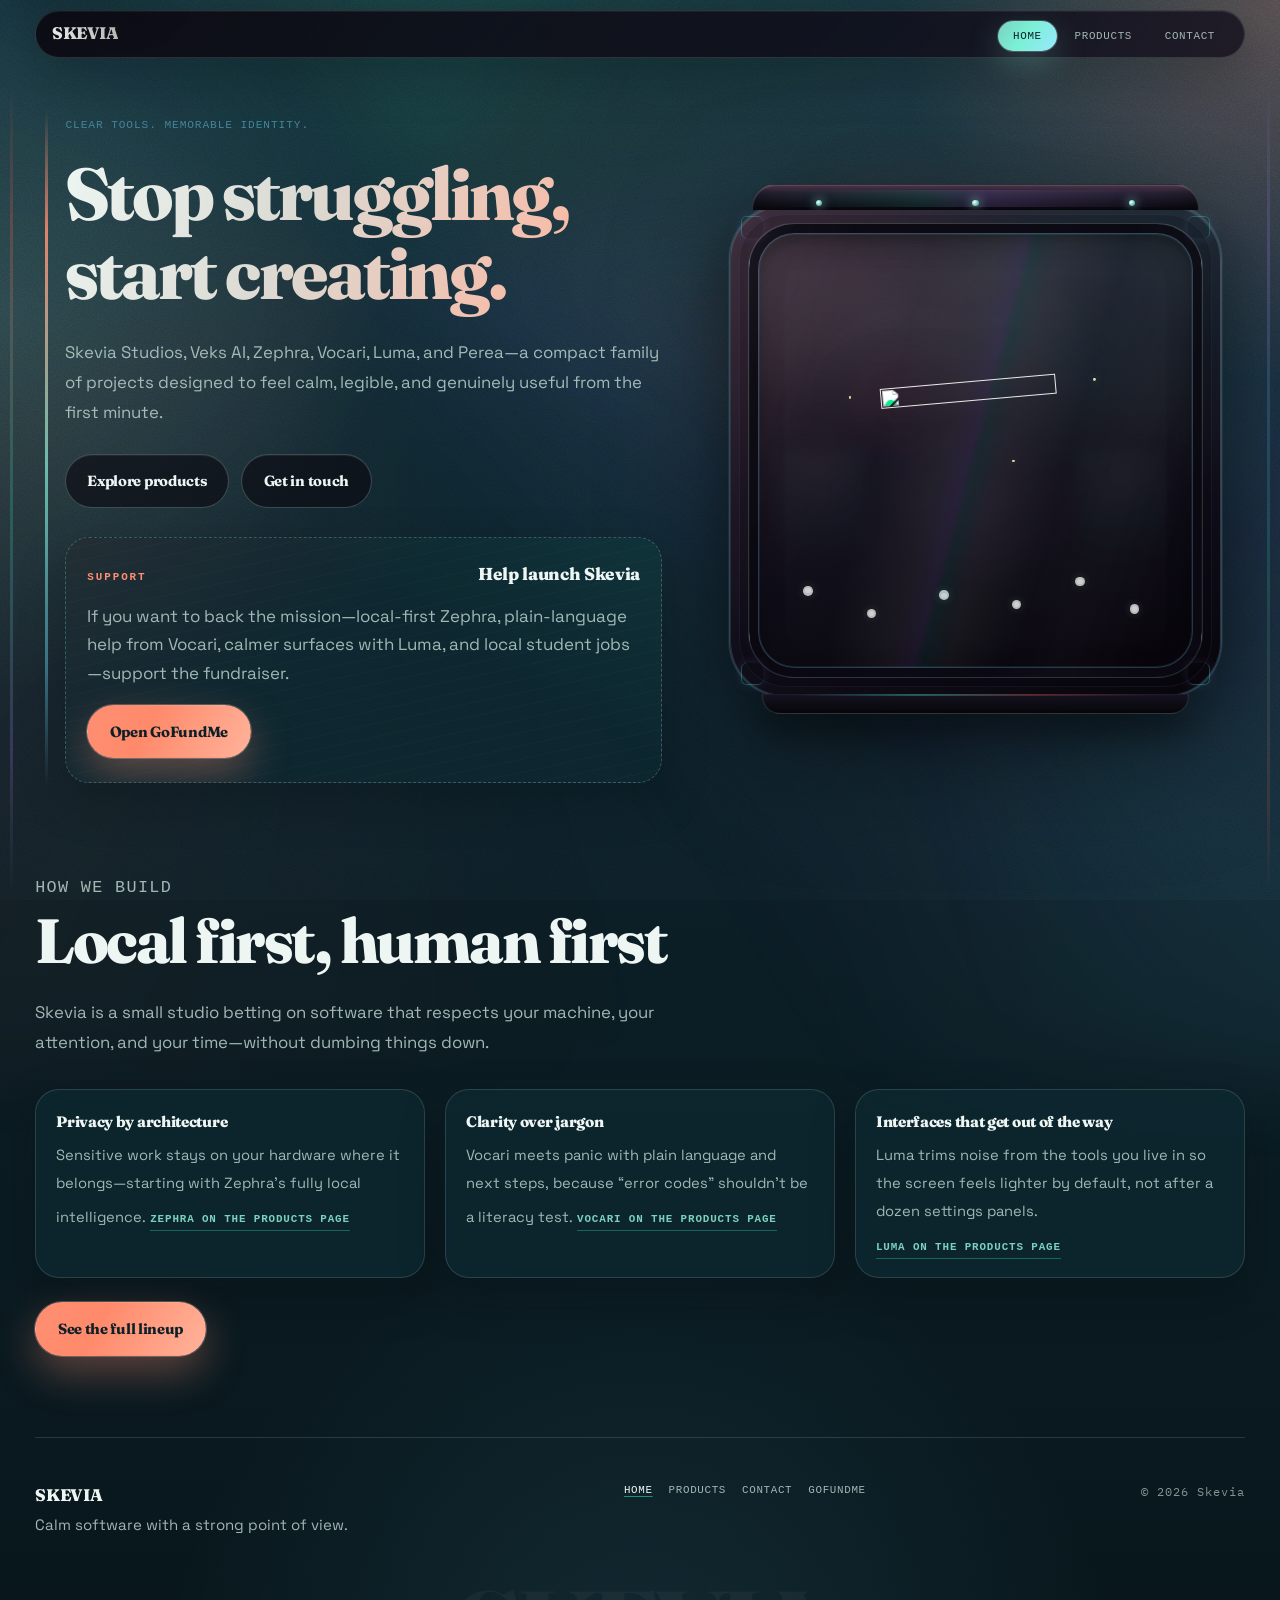
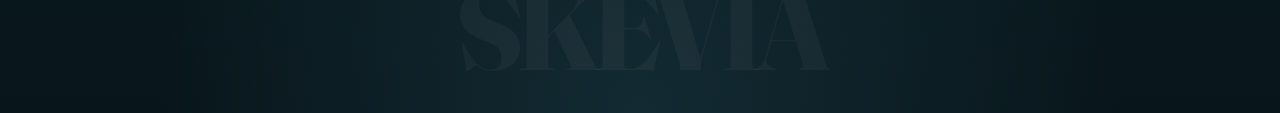
==== commit 80abaecb: "Apply prototype theme to main pages Keep main branch markup/content while swapping palette and typog" ====
--- a/index.html
+++ b/index.html
@@ -33,13 +33,13 @@
     <link rel="preconnect" href="https://fonts.googleapis.com" />
     <link rel="preconnect" href="https://fonts.gstatic.com" crossorigin />
     <link
-      href="https://fonts.googleapis.com/css2?family=Instrument+Serif&family=JetBrains+Mono:wght@400;500;600&family=Syne:wght@600;700;800&display=swap"
+      href="https://fonts.googleapis.com/css2?family=Fraunces:opsz,wght@9..144,500;9..144,700&family=IBM+Plex+Mono:wght@400;500;600&family=Space+Grotesk:wght@400;500;700&display=swap"
       rel="stylesheet"
     />
-    <link rel="icon" href="favicon.svg" type="image/svg+xml" />
-    <link rel="alternate icon" href="company_logo.png" type="image/png" />
-    <link rel="apple-touch-icon" href="company_logo.png" />
-    <link rel="stylesheet" href="styles.css" />
+    <link rel="icon" href="favicon.svg?v=2026-04-24b" type="image/svg+xml" />
+    <link rel="alternate icon" href="company-logo-cutout.png" type="image/png" />
+    <link rel="apple-touch-icon" href="company-logo-cutout.png" />
+    <link rel="stylesheet" href="styles.css?v=2026-04-24a" />
   </head>
   <body>
     <a class="skip-link" href="#main-content">Skip to content</a>
@@ -114,7 +114,7 @@
               <div class="hero-tank">
                 <img
                   class="hero-tank-image"
-                  src="Fish%20Tank.jpg"
+                  src="fish-tank.jpg"
                   alt=""
                   decoding="async"
                   fetchpriority="high"
@@ -141,7 +141,7 @@
                 </div>
                 <img
                   class="hero-logo"
-                  src="company_logo-cutout.png"
+                  src="company-logo-cutout.png"
                   alt=""
                   decoding="async"
                 />
--- a/styles.css
+++ b/styles.css
@@ -13,26 +13,27 @@
 }
 
 :root {
-  --void: #050506;
-  --surface: rgba(16, 14, 22, 0.78);
-  --surface-2: rgba(22, 18, 32, 0.55);
-  --ink: #f6f1e8;
-  --ink-dim: rgba(246, 241, 232, 0.66);
-  --coral: #ff5c4d;
-  --mint: #2ee6be;
-  --violet: #b38cff;
-  --gold: #e8c547;
-  --line: rgba(246, 241, 232, 0.11);
-  --line-strong: rgba(246, 241, 232, 0.2);
-  --glow-coral: rgba(255, 92, 77, 0.35);
-  --glow-mint: rgba(46, 230, 190, 0.28);
-  --shadow: 0 28px 80px rgba(0, 0, 0, 0.55);
-  --shadow-soft: 0 16px 48px rgba(0, 0, 0, 0.35);
-  --display: "Syne", system-ui, sans-serif;
-  --serif: "Instrument Serif", Georgia, serif;
-  --mono: "JetBrains Mono", ui-monospace, monospace;
-  --radius-lg: 1.35rem;
-  --radius-md: 0.85rem;
+  /* Prototype theme tokens (palette + typography) */
+  --void: #0d2028; /* deep teal */
+  --surface: rgba(14, 40, 49, 0.78);
+  --surface-2: rgba(19, 52, 62, 0.55);
+  --ink: #eef6f3;
+  --ink-dim: rgba(184, 208, 203, 0.86);
+  --coral: #ff8e72; /* warm accent */
+  --mint: #7ad1bf; /* moss/teal accent */
+  --violet: #44859a; /* steel-teal */
+  --gold: #ffb39b; /* soft warm highlight */
+  --line: rgba(189, 231, 224, 0.16);
+  --line-strong: rgba(189, 231, 224, 0.26);
+  --glow-coral: rgba(255, 142, 114, 0.35);
+  --glow-mint: rgba(122, 209, 191, 0.28);
+  --shadow: 0 30px 70px rgba(3, 13, 17, 0.34);
+  --shadow-soft: 0 18px 46px rgba(3, 13, 17, 0.26);
+  --display: "Fraunces", serif;
+  --serif: "Space Grotesk", system-ui, sans-serif;
+  --mono: "IBM Plex Mono", ui-monospace, monospace;
+  --radius-lg: 2rem;
+  --radius-md: 1.5rem;
   --layout-gutter: clamp(0.75rem, 2.75vw, 3.5rem);
   --shell-width: calc(100% - 2 * var(--layout-gutter));
   --text-column-max: 40rem;
@@ -108,19 +109,14 @@
   font-family: var(--serif);
   font-size: 1.06rem;
   line-height: 1.65;
+  font-stretch: normal;
+  letter-spacing: normal;
   background-color: var(--void);
   background-image:
-    linear-gradient(
-      90deg,
-      rgba(255, 92, 77, 0.07) 0%,
-      transparent 8%,
-      transparent 92%,
-      rgba(179, 140, 255, 0.08) 100%
-    ),
-    radial-gradient(ellipse 85% 70% at 50% -15%, rgba(179, 140, 255, 0.16), transparent 58%),
-    radial-gradient(ellipse 55% 50% at 100% 45%, rgba(46, 230, 190, 0.1), transparent 48%),
-    radial-gradient(ellipse 50% 55% at 0% 55%, rgba(255, 92, 77, 0.09), transparent 50%),
-    linear-gradient(168deg, #12101a 0%, var(--void) 42%, #020203 100%);
+    radial-gradient(circle at top right, rgba(255, 142, 114, 0.26), transparent 24rem),
+    radial-gradient(circle at left 18%, rgba(122, 209, 191, 0.16), transparent 24rem),
+    radial-gradient(circle at bottom, rgba(68, 133, 154, 0.18), transparent 30rem),
+    linear-gradient(180deg, #102f3a 0%, var(--void) 44%, #08161b 100%);
   overflow-x: hidden;
 }
 
@@ -211,7 +207,7 @@
   font-family: var(--mono);
   font-size: 0.68rem;
   font-weight: 600;
-  letter-spacing: 0.1em;
+  letter-spacing: 0.06em;
   text-transform: uppercase;
   color: var(--void);
   background: linear-gradient(118deg, var(--mint) 0%, #7af0d4 100%);
@@ -229,19 +225,6 @@
     opacity: 1;
     transform: none;
   }
-}
-
-.visually-hidden {
-  position: absolute;
-  width: 1px;
-  height: 1px;
-  padding: 0;
-  margin: -1px;
-  overflow: hidden;
-  clip: rect(0, 0, 0, 0);
-  clip-path: inset(50%);
-  white-space: nowrap;
-  border: 0;
 }
 
 /* ---------- Navigation ---------- */
@@ -330,7 +313,7 @@
   font-family: var(--mono);
   font-size: 0.68rem;
   font-weight: 500;
-  letter-spacing: 0.12em;
+  letter-spacing: 0.06em;
   text-transform: uppercase;
   color: var(--ink-dim);
   padding: 0.55rem 0.95rem;
@@ -553,7 +536,7 @@
   font-family: var(--mono);
   font-size: 0.7rem;
   font-weight: 500;
-  letter-spacing: 0.2em;
+  letter-spacing: 0.08em;
   text-transform: uppercase;
   color: var(--violet);
 }
@@ -570,7 +553,7 @@
   margin: 0;
   font-family: var(--display);
   font-weight: 800;
-  line-height: 0.98;
+  line-height: 1.02;
   letter-spacing: -0.04em;
 }
 
@@ -585,10 +568,10 @@
 
 .hero-copy h1 {
   max-width: 100%;
-  font-size: clamp(2.2rem, 5.5vw + 0.75rem, 5.85rem);
+  font-size: clamp(2.1rem, 4.6vw + 0.5rem, 4.6rem);
   line-height: 1.05;
   padding-block: 0.06em 0.12em;
-  text-wrap: wrap;
+  text-wrap: balance;
   hyphens: manual;
   background: linear-gradient(
     118deg,
@@ -604,22 +587,19 @@
 
 .hero-copy h1 .hero-title-line {
   display: block;
+  white-space: normal;
 }
 
 .hero-copy h1 .hero-title-line:last-child {
   padding-top: 0.02em;
 }
 
-@container hero-copy (min-width: 22rem) {
-  .hero-copy h1 .hero-title-line {
-    white-space: nowrap;
-  }
-}
+/* Never force nowrap here: it can overflow the viewport and get clipped by overflow-x:hidden */
 
 /* Prefer column-relative sizing when supported (avoids vw-only type wider than the text column) */
 @supports (font-size: 1cqi) {
   .hero-copy h1 {
-    font-size: clamp(2.2rem, 12cqi + 1.2rem, 5.85rem);
+    font-size: clamp(2.1rem, 10.25cqi + 0.95rem, 4.6rem);
   }
 }
 
@@ -1844,7 +1824,7 @@
   font-family: var(--mono);
   font-size: 0.68rem;
   font-weight: 500;
-  letter-spacing: 0.12em;
+  letter-spacing: 0.06em;
   text-transform: uppercase;
 }
 
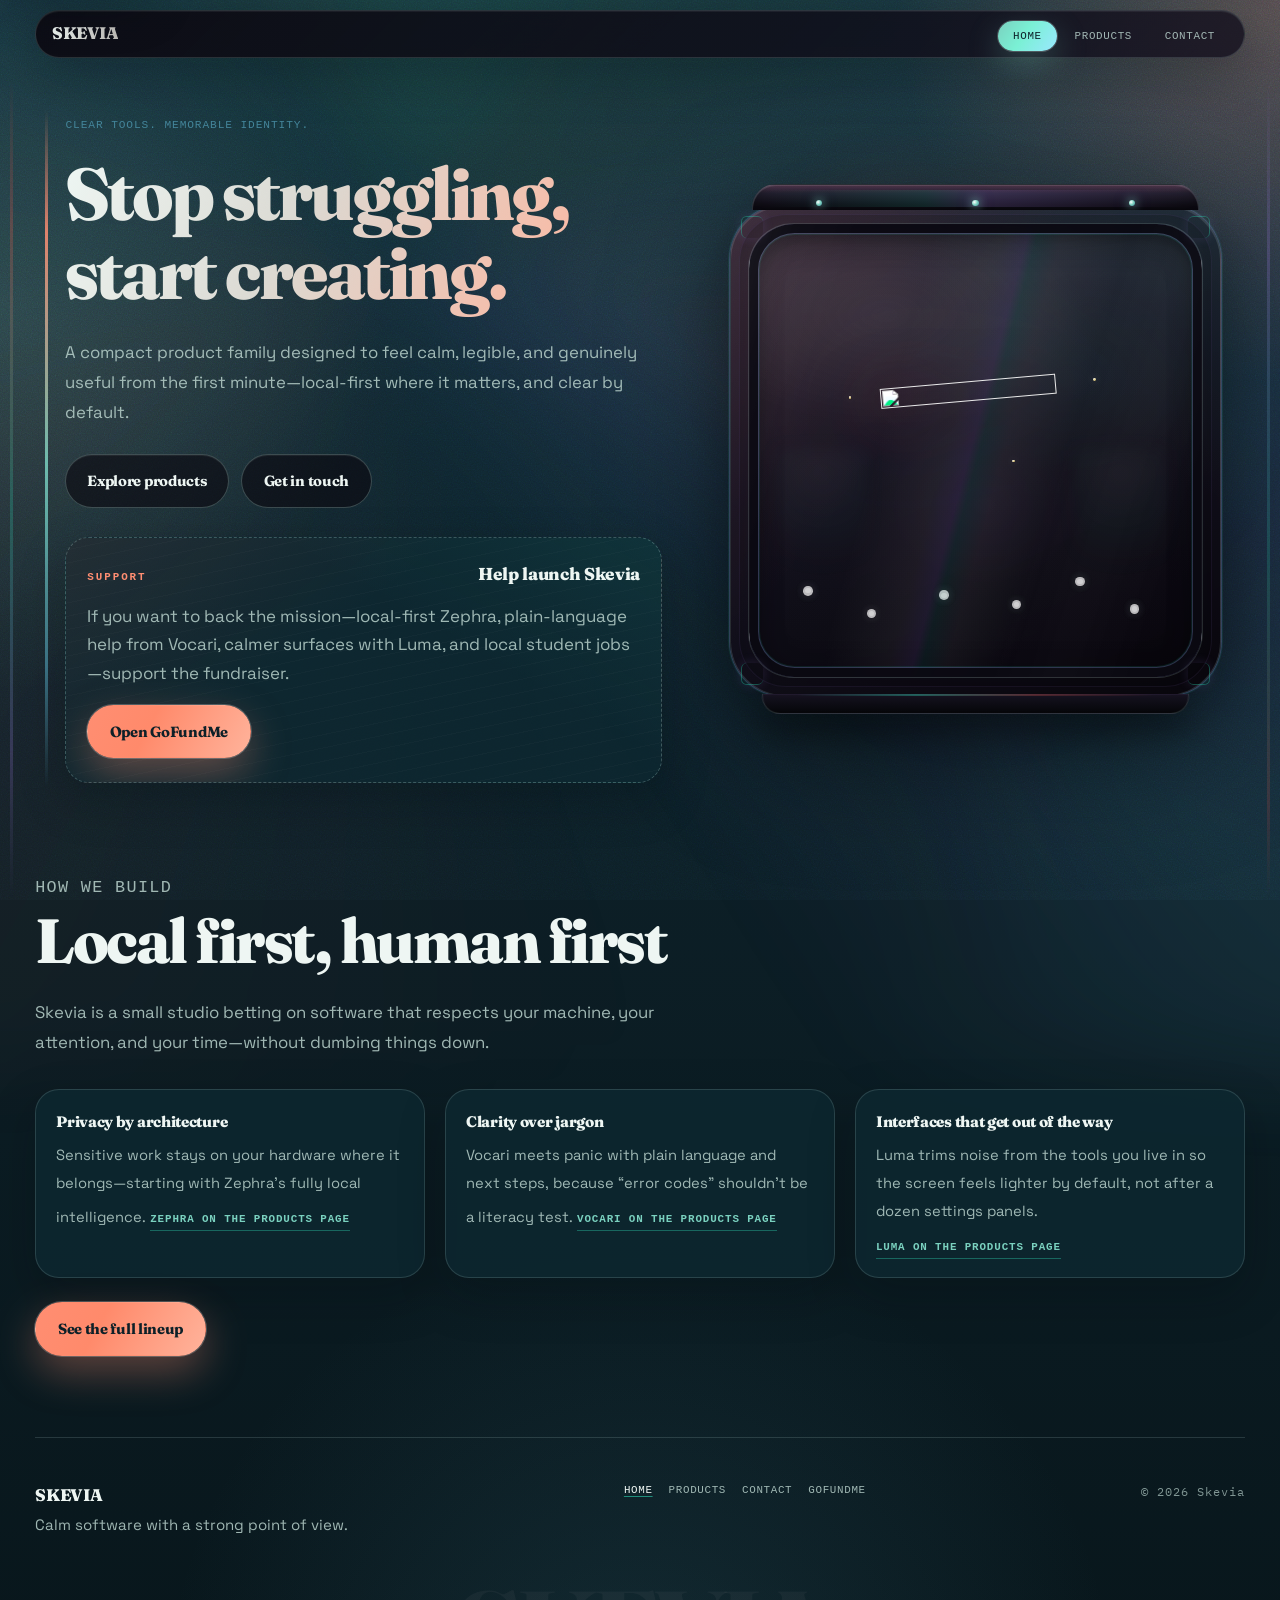
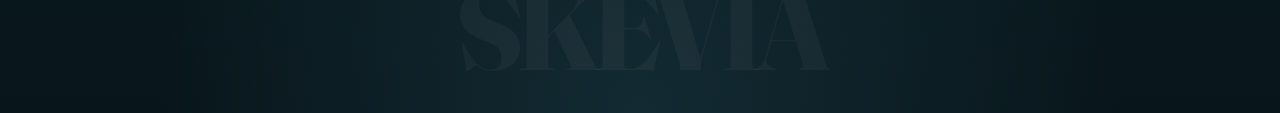
==== commit d2e9daaa: "Tighten copy to avoid repeated product lists Keep product names centralized on the Products page; si" ====
--- a/index.html
+++ b/index.html
@@ -5,7 +5,7 @@
     <meta name="viewport" content="width=device-width, initial-scale=1.0" />
     <meta
       name="description"
-      content="Skevia builds calm software—Studios, Veks AI, Zephra, Vocari, Luma, and Perea—with a clear editorial point of view."
+      content="Skevia builds calm, local-first software with a clear editorial point of view."
     />
     <meta
       name="robots"
@@ -17,7 +17,7 @@
     <meta property="og:title" content="Skevia | Calm software with a strong point of view" />
     <meta
       property="og:description"
-      content="Explore Skevia Studios, Veks AI, Zephra, Vocari, Luma, and Perea."
+      content="Explore Skevia’s calm, local-first product family."
     />
     <meta property="og:url" content="https://skevia.net/" />
     <meta property="og:image" content="https://skevia.net/company_logo.png" />
@@ -25,7 +25,7 @@
     <meta name="twitter:title" content="Skevia | Calm software with a strong point of view" />
     <meta
       name="twitter:description"
-      content="Explore Skevia Studios, Veks AI, Zephra, Vocari, Luma, and Perea."
+      content="Explore Skevia’s calm, local-first product family."
     />
     <meta name="twitter:image" content="https://skevia.net/company_logo.png" />
     <meta name="theme-color" content="#0c0a10" />
@@ -65,9 +65,9 @@
             <span class="hero-title-line">start creating.</span>
           </h1>
           <p class="hero-lead">
-            Skevia Studios, Veks AI, Zephra, Vocari, Luma, and Perea—a compact
-            family of projects designed to feel calm, legible, and genuinely
-            useful from the first minute.
+            A compact product family designed to feel calm, legible, and genuinely
+            useful from the first minute—local-first where it matters, and clear
+            by default.
           </p>
 
           <div class="hero-actions">
@@ -227,7 +227,7 @@
         "url": "https://skevia.net/",
         "logo": "https://skevia.net/company_logo.png",
         "email": "SkeviaSoftware@gmail.com",
-        "description": "Skevia builds calm software including Studios, Veks AI, Zephra, Vocari, Luma, and Perea.",
+        "description": "Skevia builds calm, local-first software with a clear editorial point of view.",
         "sameAs": ["https://www.gofundme.com/f/support-Skevia"]
       }
     </script>
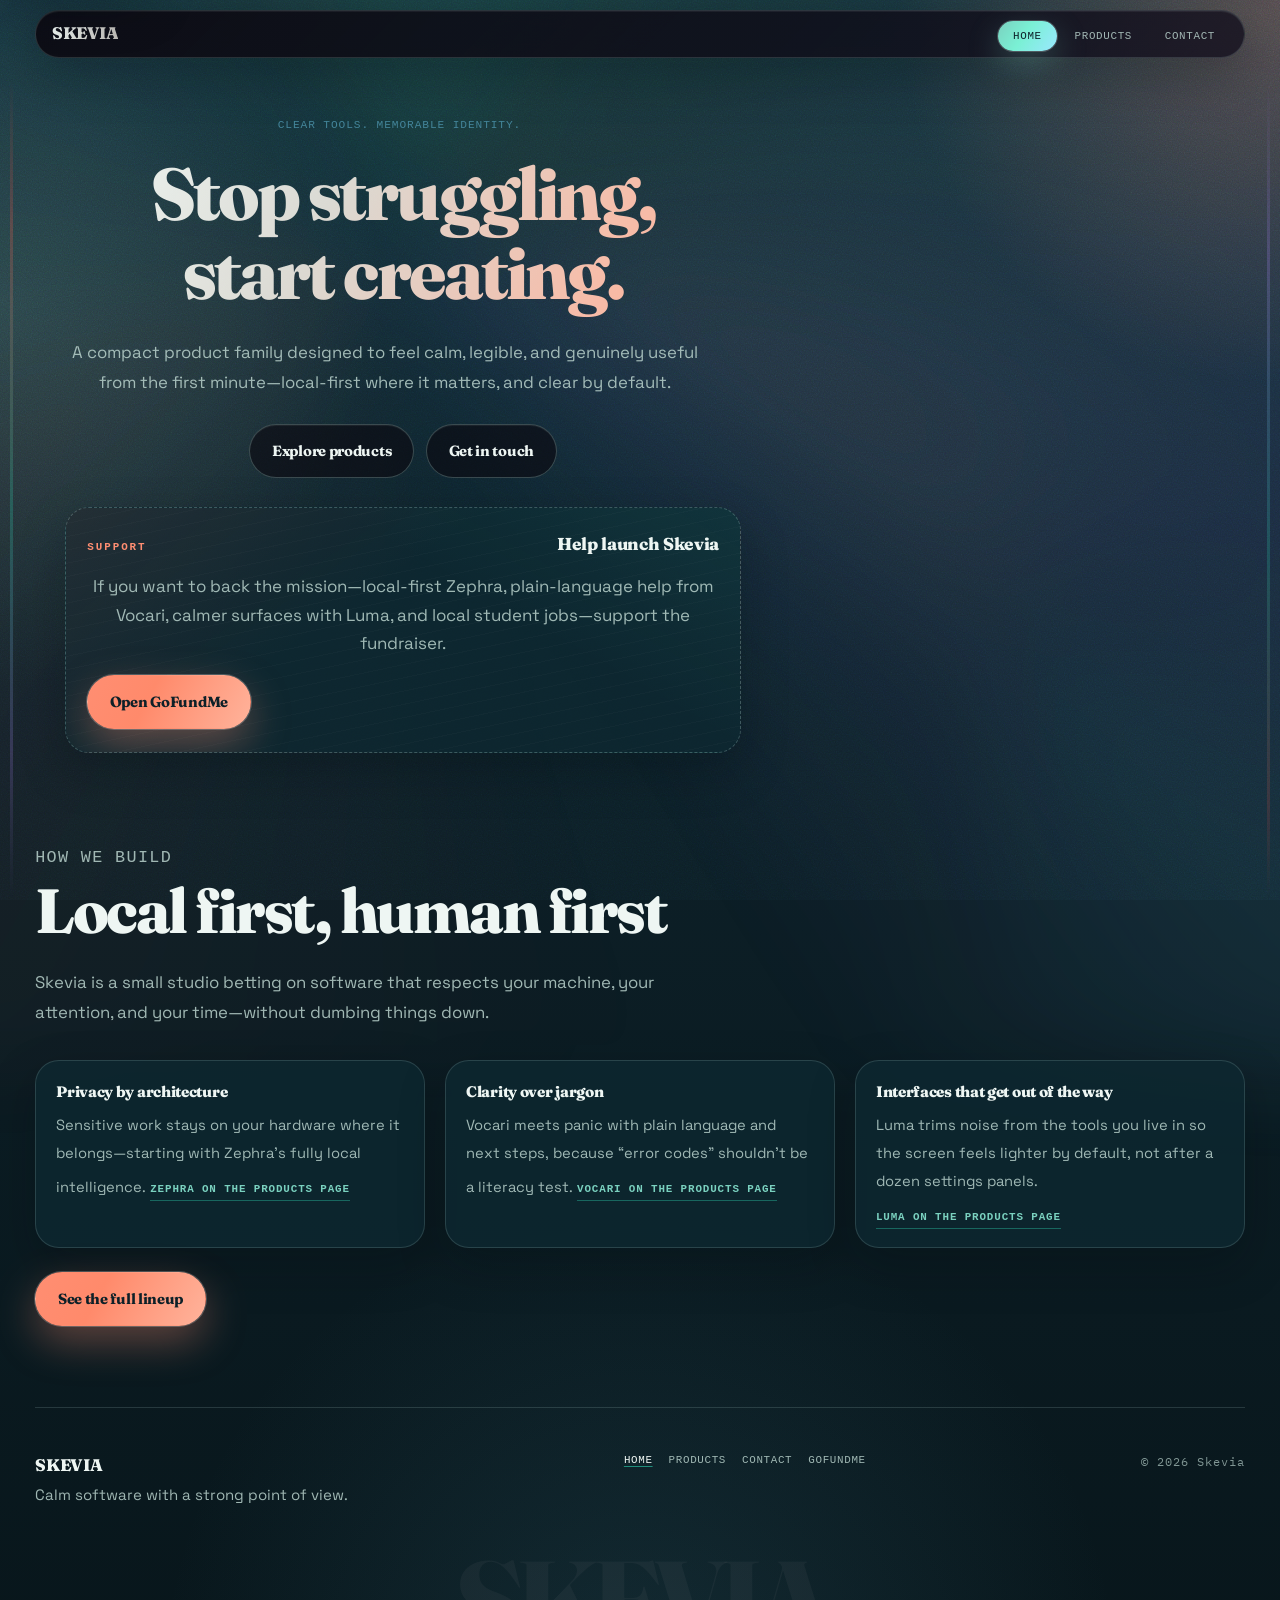
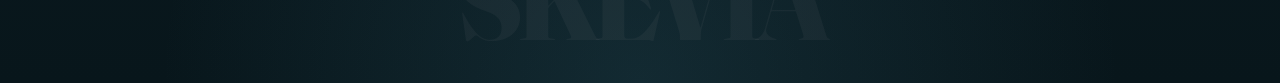
==== commit 0960ede9: "Remove hero tank and center homepage copy Drop the aquarium hero media and update the hero layout so" ====
--- a/index.html
+++ b/index.html
@@ -97,61 +97,6 @@
             </div>
           </aside>
         </div>
-
-        <div class="hero-mark reveal" aria-hidden="true">
-          <div class="tank-showcase">
-            <div class="tank-rim">
-              <span class="tank-rim-glow"></span>
-              <span class="tank-led tank-led--a"></span>
-              <span class="tank-led tank-led--b"></span>
-              <span class="tank-led tank-led--c"></span>
-            </div>
-            <div class="tank-bezel">
-              <span class="tank-corner tank-corner--tl"></span>
-              <span class="tank-corner tank-corner--tr"></span>
-              <span class="tank-corner tank-corner--bl"></span>
-              <span class="tank-corner tank-corner--br"></span>
-              <div class="hero-tank">
-                <img
-                  class="hero-tank-image"
-                  src="fish-tank.jpg"
-                  alt=""
-                  decoding="async"
-                  fetchpriority="high"
-                />
-                <div class="tank-caustics-layer"></div>
-                <div class="tank-light-sweep"></div>
-                <div class="tank-overlay">
-                  <span class="tank-bubble bubble-1"></span>
-                  <span class="tank-bubble bubble-2"></span>
-                  <span class="tank-bubble bubble-3"></span>
-                  <span class="tank-bubble bubble-4"></span>
-                  <span class="tank-bubble bubble-5"></span>
-                  <span class="tank-bubble bubble-6"></span>
-                  <span class="tank-micro m1"></span>
-                  <span class="tank-micro m2"></span>
-                  <span class="tank-micro m3"></span>
-                  <span class="tank-micro m4"></span>
-                  <span class="tank-micro m5"></span>
-                  <span class="tank-sparkle s1"></span>
-                  <span class="tank-sparkle s2"></span>
-                  <span class="tank-sparkle s3"></span>
-                  <span class="plant-sway plant-left"></span>
-                  <span class="plant-sway plant-right"></span>
-                </div>
-                <img
-                  class="hero-logo"
-                  src="company-logo-cutout.png"
-                  alt=""
-                  decoding="async"
-                />
-              </div>
-            </div>
-            <div class="tank-pedestal">
-              <span class="tank-pedestal-shine"></span>
-            </div>
-          </div>
-        </div>
       </section>
 
       <section class="section section--tight reveal" aria-labelledby="values-heading">
--- a/styles.css
+++ b/styles.css
@@ -641,6 +641,31 @@
   container-name: hero-copy;
 }
 
+/* Home hero without the tank: center the copy block */
+body:not(.page-products):not(.page-contact) .hero {
+  grid-template-columns: 1fr;
+  justify-items: center;
+  text-align: center;
+}
+
+body:not(.page-products):not(.page-contact) .hero-copy {
+  width: min(100%, 46rem);
+  max-width: 46rem;
+  padding-inline: var(--hero-copy-pad-inline);
+}
+
+body:not(.page-products):not(.page-contact) .hero-copy::before {
+  content: none;
+}
+
+body:not(.page-products):not(.page-contact) .hero-actions {
+  justify-content: center;
+}
+
+body:not(.page-products):not(.page-contact) .gofundme-card {
+  margin-inline: auto;
+}
+
 @media (min-width: 1081px) {
   .hero-copy {
     max-width: none;
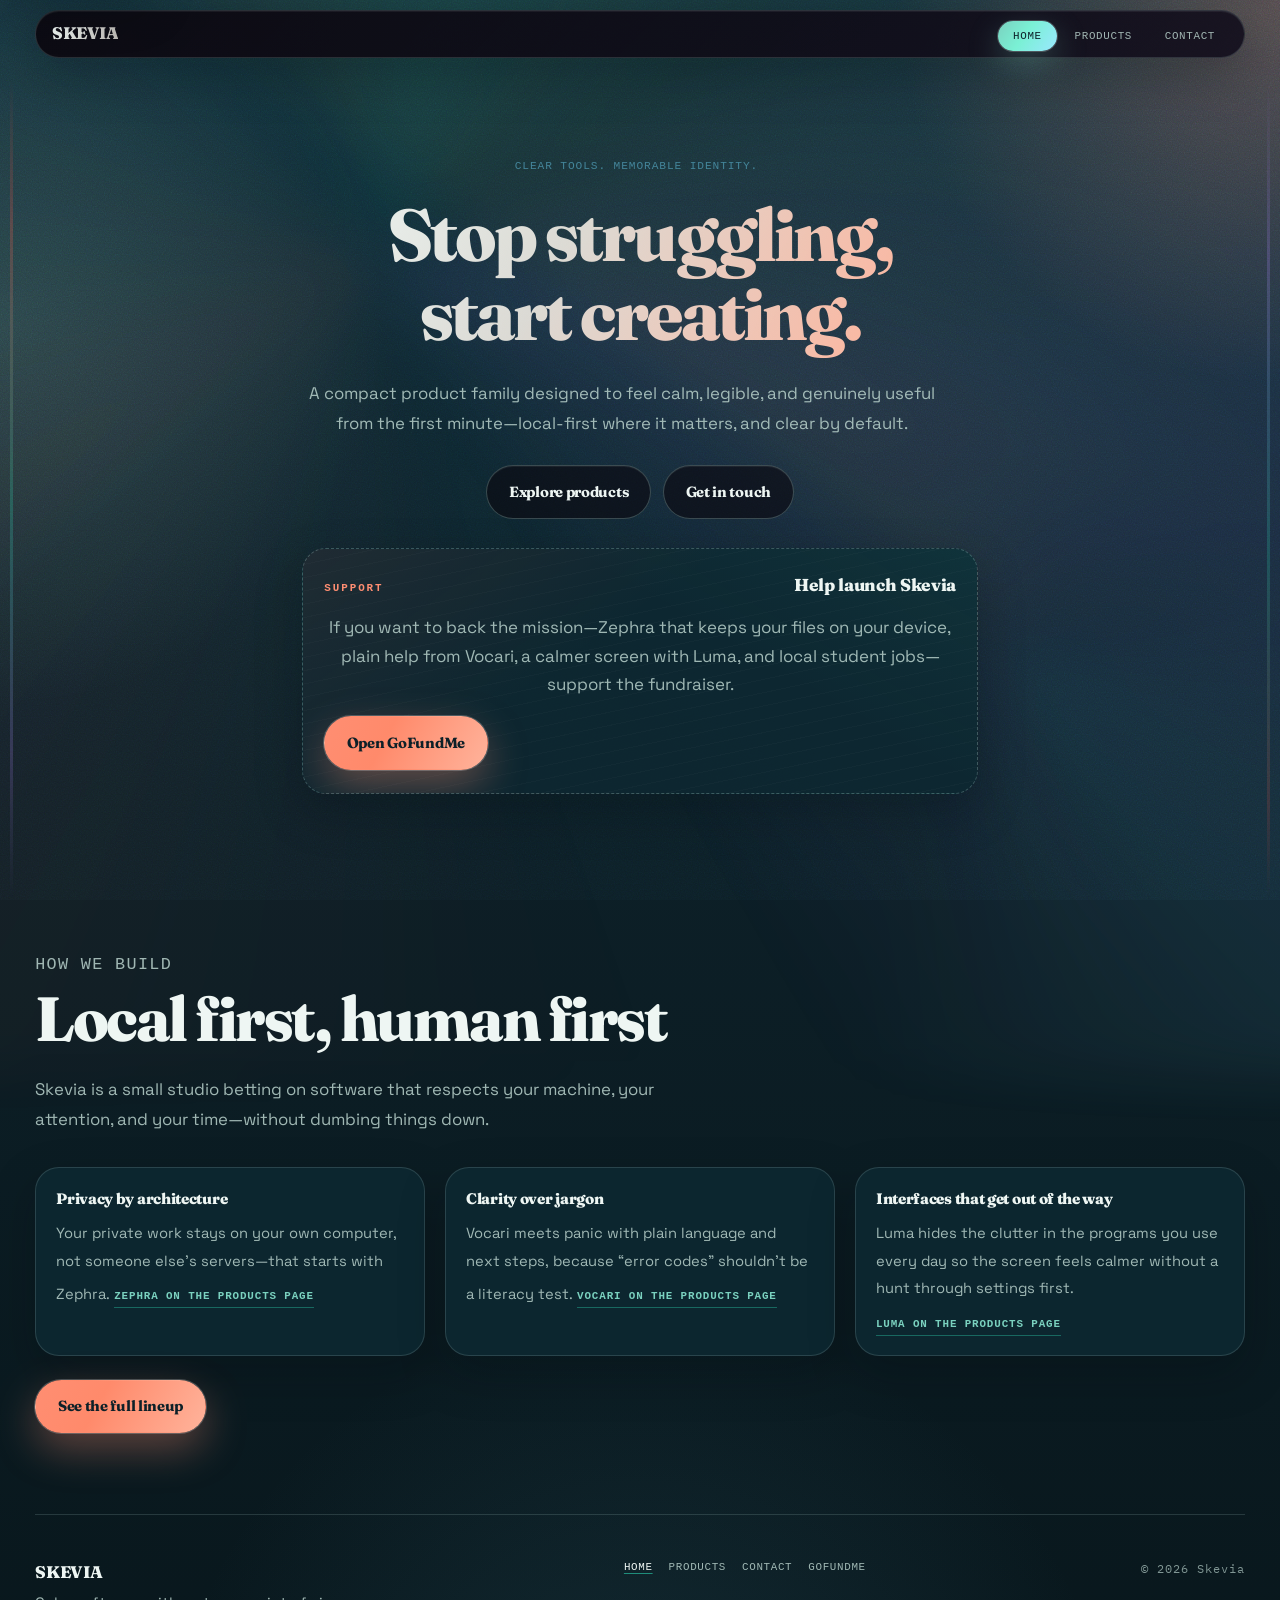
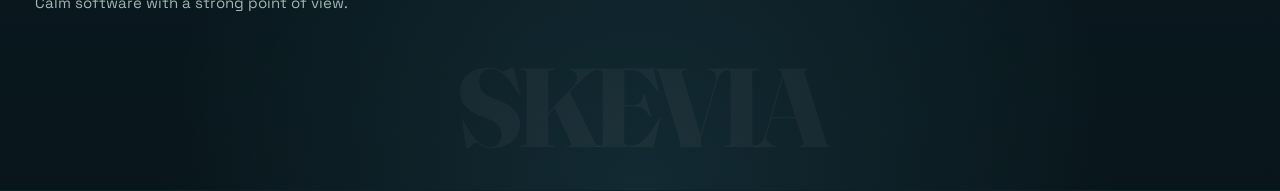
==== commit d3d517de: "fixed lag and added Veris" ====
--- a/index.html
+++ b/index.html
@@ -39,7 +39,7 @@
     <link rel="icon" href="favicon.svg?v=2026-04-24b" type="image/svg+xml" />
     <link rel="alternate icon" href="company-logo-cutout.png" type="image/png" />
     <link rel="apple-touch-icon" href="company-logo-cutout.png" />
-    <link rel="stylesheet" href="styles.css?v=2026-04-24a" />
+    <link rel="stylesheet" href="styles.css?v=2026-04-26a" />
   </head>
   <body>
     <a class="skip-link" href="#main-content">Skip to content</a>
@@ -81,9 +81,9 @@
               <p class="gofundme-title">Help launch Skevia</p>
             </div>
             <p class="gofundme-copy">
-              If you want to back the mission—local-first Zephra, plain-language
-              help from Vocari, calmer surfaces with Luma, and local student
-              jobs—support the fundraiser.
+              If you want to back the mission—Zephra that keeps your files on your
+              device, plain help from Vocari, a calmer screen with Luma, and local
+              student jobs—support the fundraiser.
             </p>
             <div class="gofundme-actions">
               <a
@@ -112,8 +112,8 @@
           <li class="value-item">
             <strong>Privacy by architecture</strong>
             <span
-              >Sensitive work stays on your hardware where it belongs—starting
-              with Zephra’s fully local intelligence.</span
+              >Your private work stays on your own computer, not someone else’s
+              servers—that starts with Zephra.</span
             >
             <a href="products.html#product-zephra" class="value-item-link">Zephra on the products page</a>
           </li>
@@ -128,8 +128,8 @@
           <li class="value-item">
             <strong>Interfaces that get out of the way</strong>
             <span
-              >Luma trims noise from the tools you live in so the screen feels
-              lighter by default, not after a dozen settings panels.</span
+              >Luma hides the clutter in the programs you use every day so the
+              screen feels calmer without a hunt through settings first.</span
             >
             <a href="products.html#product-luma" class="value-item-link">Luma on the products page</a>
           </li>
@@ -177,6 +177,6 @@
       }
     </script>
 
-    <script src="script.js"></script>
+    <script src="script.js?v=2026-04-26a"></script>
   </body>
 </html>
--- a/styles.css
+++ b/styles.css
@@ -1,22 +1,10 @@
 /* Skevia — Chromatic Almanac (redesign) */
-
-@property --aurora-a {
-  syntax: "<angle>";
-  inherits: false;
-  initial-value: 232deg;
-}
-
-@property --aurora-b {
-  syntax: "<angle>";
-  inherits: false;
-  initial-value: 308deg;
-}
 
 :root {
   /* Prototype theme tokens (palette + typography) */
   --void: #0d2028; /* deep teal */
-  --surface: rgba(14, 40, 49, 0.78);
-  --surface-2: rgba(19, 52, 62, 0.55);
+  --surface: rgba(14, 40, 49, 0.92);
+  --surface-2: rgba(19, 52, 62, 0.8);
   --ink: #eef6f3;
   --ink-dim: rgba(184, 208, 203, 0.86);
   --coral: #ff8e72; /* warm accent */
@@ -49,7 +37,8 @@
 }
 
 html {
-  scroll-behavior: smooth;
+  /* Avoid scroll-linked compositor work; native smoothness fights wheel/trackpad. */
+  scroll-behavior: auto;
   scroll-padding-top: calc(var(--nav-h) + 1rem);
 }
 
@@ -126,9 +115,10 @@
   inset: -20%;
   pointer-events: none;
   z-index: -2;
+  /* Static gradients (no animation): animated blur + conic was heavy during scroll. */
   background:
     conic-gradient(
-      from var(--aurora-a) at 35% 35%,
+      from 232deg at 35% 35%,
       rgba(255, 92, 77, 0.09),
       transparent 28%,
       rgba(46, 230, 190, 0.07),
@@ -138,15 +128,15 @@
       rgba(255, 92, 77, 0.06)
     ),
     conic-gradient(
-      from var(--aurora-b) at 70% 65%,
+      from 308deg at 70% 65%,
       rgba(232, 197, 71, 0.05),
       transparent 35%,
       rgba(46, 230, 190, 0.06),
       transparent 70%
     );
-  filter: blur(52px) saturate(1.15);
+  filter: blur(28px) saturate(1.12);
   opacity: 0.85;
-  animation: aurora-rotate 28s ease-in-out infinite alternate;
+  transform: translateZ(0);
 }
 
 body::after {
@@ -159,20 +149,6 @@
   background-image: url("bg-noise.svg");
   background-size: 240px 240px;
   mix-blend-mode: overlay;
-}
-
-@keyframes aurora-rotate {
-  0% {
-    --aurora-a: 220deg;
-    --aurora-b: 295deg;
-    transform: scale(1) translate3d(0, 0, 0);
-  }
-
-  100% {
-    --aurora-a: 300deg;
-    --aurora-b: 28deg;
-    transform: scale(1.06) translate3d(-2%, 1%, 0);
-  }
 }
 
 a {
@@ -239,6 +215,8 @@
   background: transparent;
   transition: padding 0.25s ease;
   isolation: isolate;
+  will-change: transform;
+  transform: translateZ(0);
 }
 
 .main-nav[data-scrolled="true"] {
@@ -259,10 +237,9 @@
   border: 1px solid var(--line);
   background: linear-gradient(
     135deg,
-    rgba(12, 10, 18, 0.92) 0%,
-    rgba(18, 14, 28, 0.78) 100%
+    rgba(12, 10, 18, 0.97) 0%,
+    rgba(18, 14, 28, 0.9) 100%
   );
-  backdrop-filter: blur(18px) saturate(1.2);
   box-shadow:
     var(--shadow-soft),
     inset 0 1px 0 rgba(255, 255, 255, 0.06);
@@ -646,12 +623,18 @@
   grid-template-columns: 1fr;
   justify-items: center;
   text-align: center;
+  align-items: center;
+  padding-top: clamp(3rem, 8vh, 5.5rem);
+  padding-bottom: clamp(3rem, 10vh, 6.5rem);
+  min-height: calc(100svh - var(--nav-h));
 }
 
 body:not(.page-products):not(.page-contact) .hero-copy {
   width: min(100%, 46rem);
   max-width: 46rem;
   padding-inline: var(--hero-copy-pad-inline);
+  margin-inline: auto;
+  text-align: center;
 }
 
 body:not(.page-products):not(.page-contact) .hero-copy::before {
@@ -875,9 +858,10 @@
     radial-gradient(circle at 30% 30%, rgba(255, 92, 77, 0.2), transparent 35%),
     radial-gradient(circle at 72% 38%, rgba(46, 230, 190, 0.16), transparent 38%),
     radial-gradient(circle at 48% 72%, rgba(179, 140, 255, 0.14), transparent 42%);
-  filter: blur(48px);
+  filter: blur(32px);
   opacity: 0.9;
   pointer-events: none;
+  transform: translateZ(0);
 }
 
 .tank-showcase {
@@ -1433,7 +1417,6 @@
   border-radius: var(--radius-lg);
   border: 1px solid var(--line);
   background: var(--surface);
-  backdrop-filter: blur(14px);
   box-shadow: var(--shadow-soft);
   transition:
     transform 0.22s ease,
@@ -1492,8 +1475,16 @@
     var(--surface);
 }
 
+.product-card:nth-child(7) {
+  grid-column: span 6;
+  min-height: 14rem;
+  background:
+    linear-gradient(168deg, rgba(110, 168, 220, 0.11) 0%, transparent 40%),
+    var(--surface);
+}
+
 .product-card:hover {
-  transform: translateY(-3px) rotateX(0.5deg);
+  transform: translateY(-3px);
   border-color: var(--line-strong);
   box-shadow: var(--shadow);
 }
@@ -1659,7 +1650,6 @@
   background:
     linear-gradient(155deg, rgba(46, 230, 190, 0.1) 0%, transparent 42%),
     var(--surface);
-  backdrop-filter: blur(14px);
   box-shadow: var(--shadow-soft);
   transition:
     transform 0.2s ease,
@@ -2190,10 +2180,6 @@
     transition-duration: 0.01ms !important;
   }
 
-  body::before {
-    animation: none !important;
-  }
-
   /* Hardware chrome: no motion; tank body stays fixed (no float). */
   .tank-rim-glow,
   .tank-pedestal-shine {
